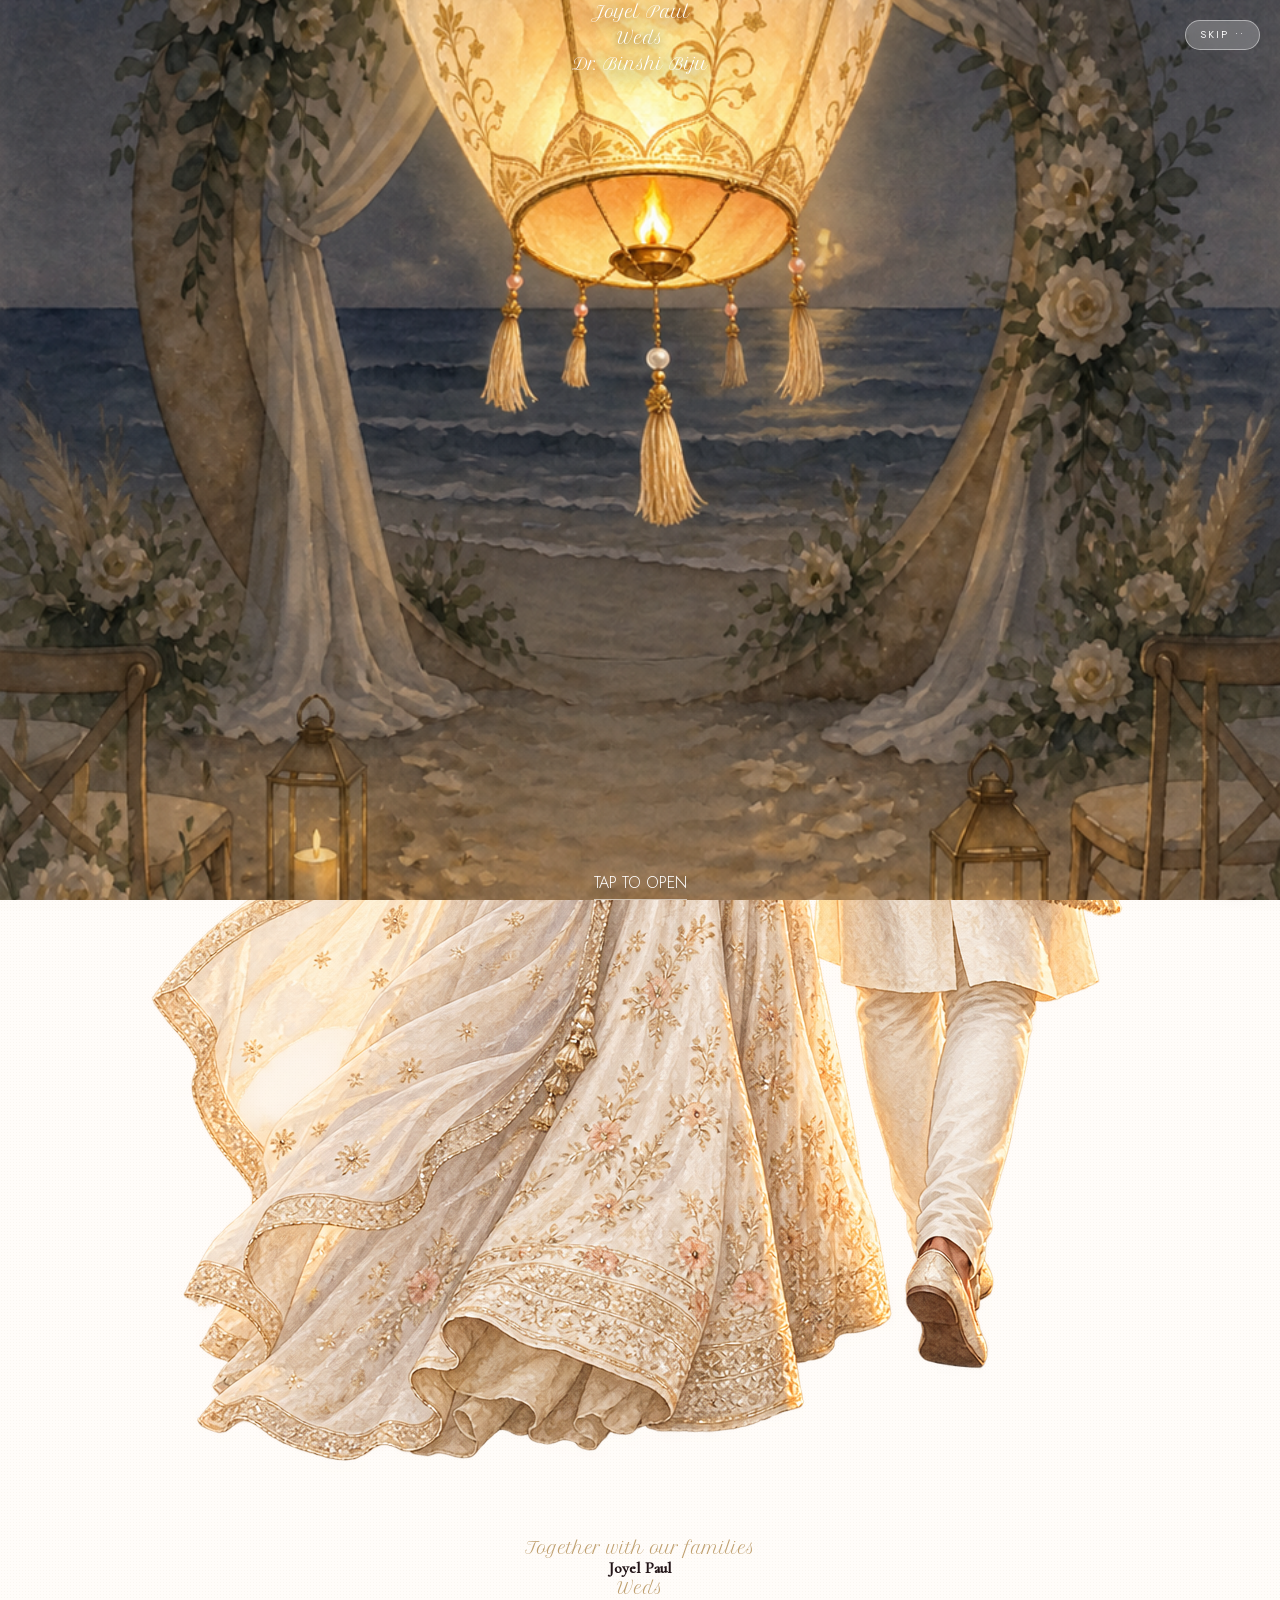
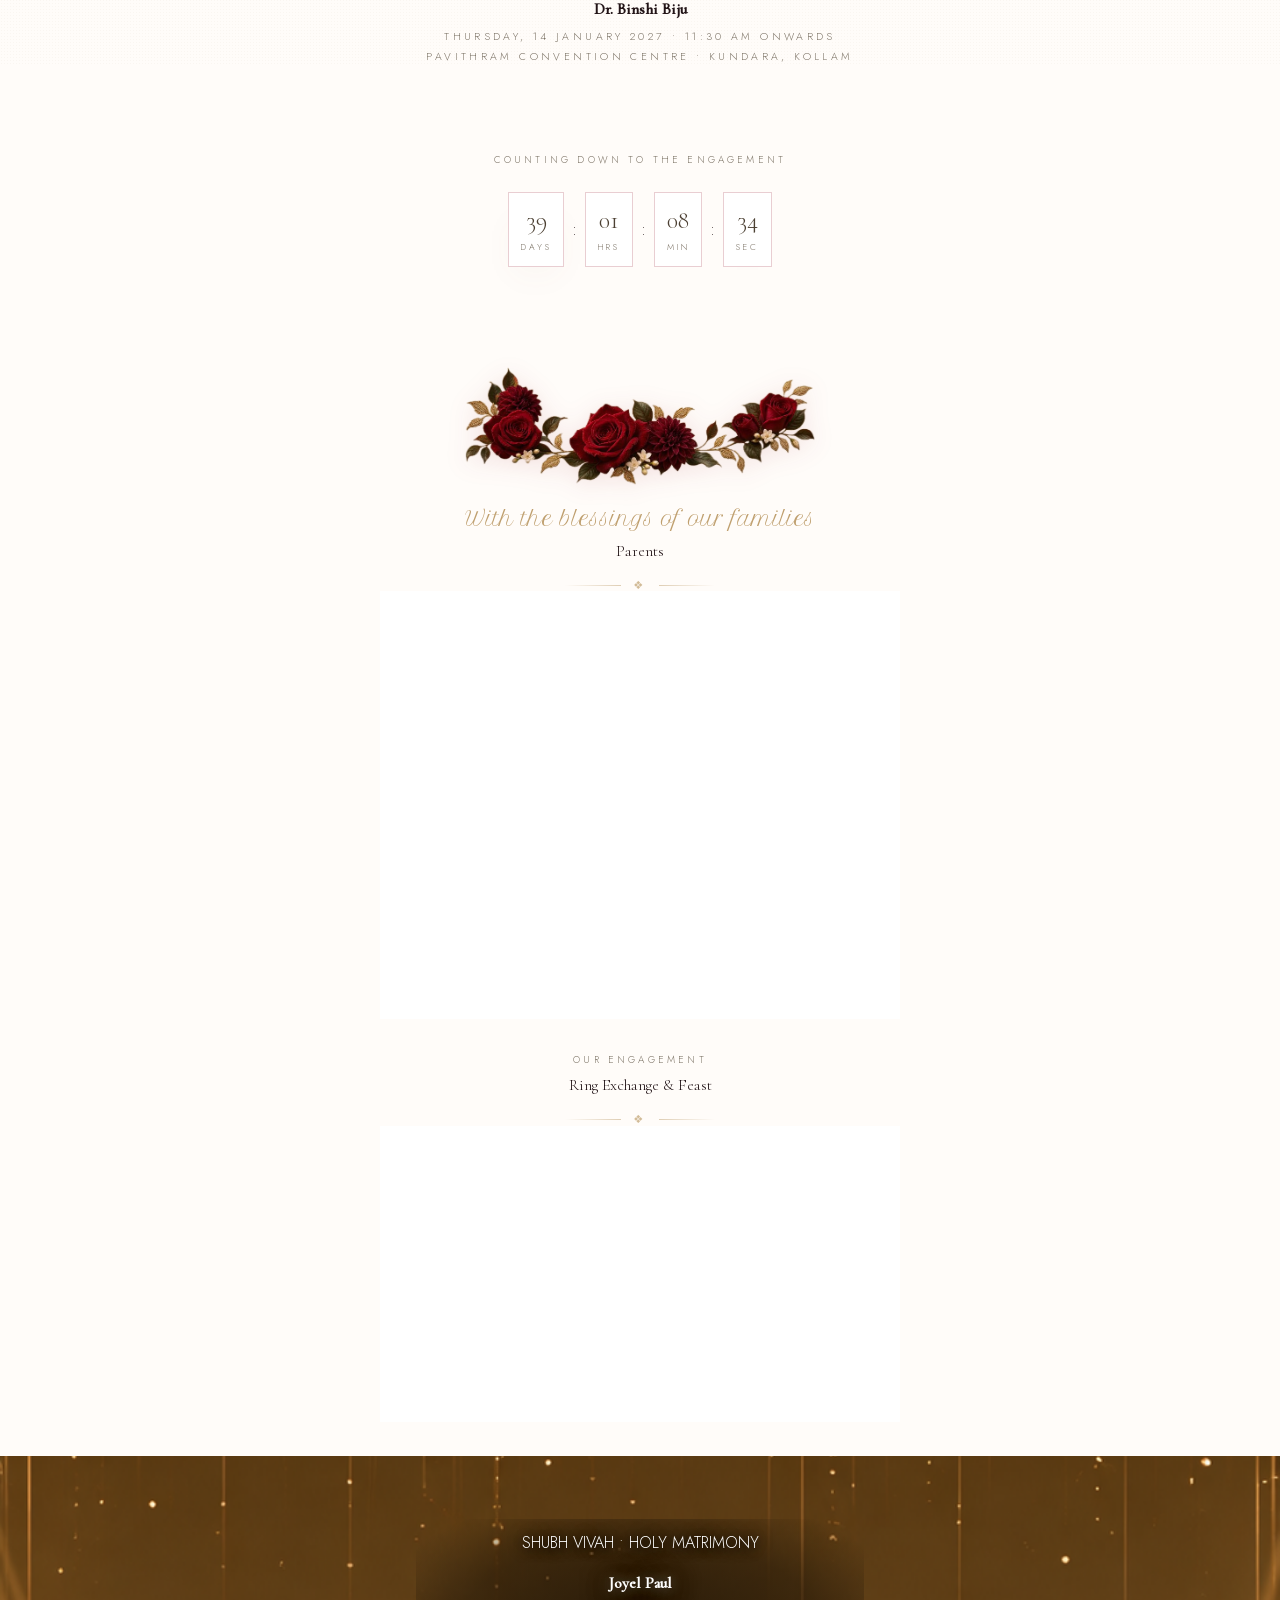
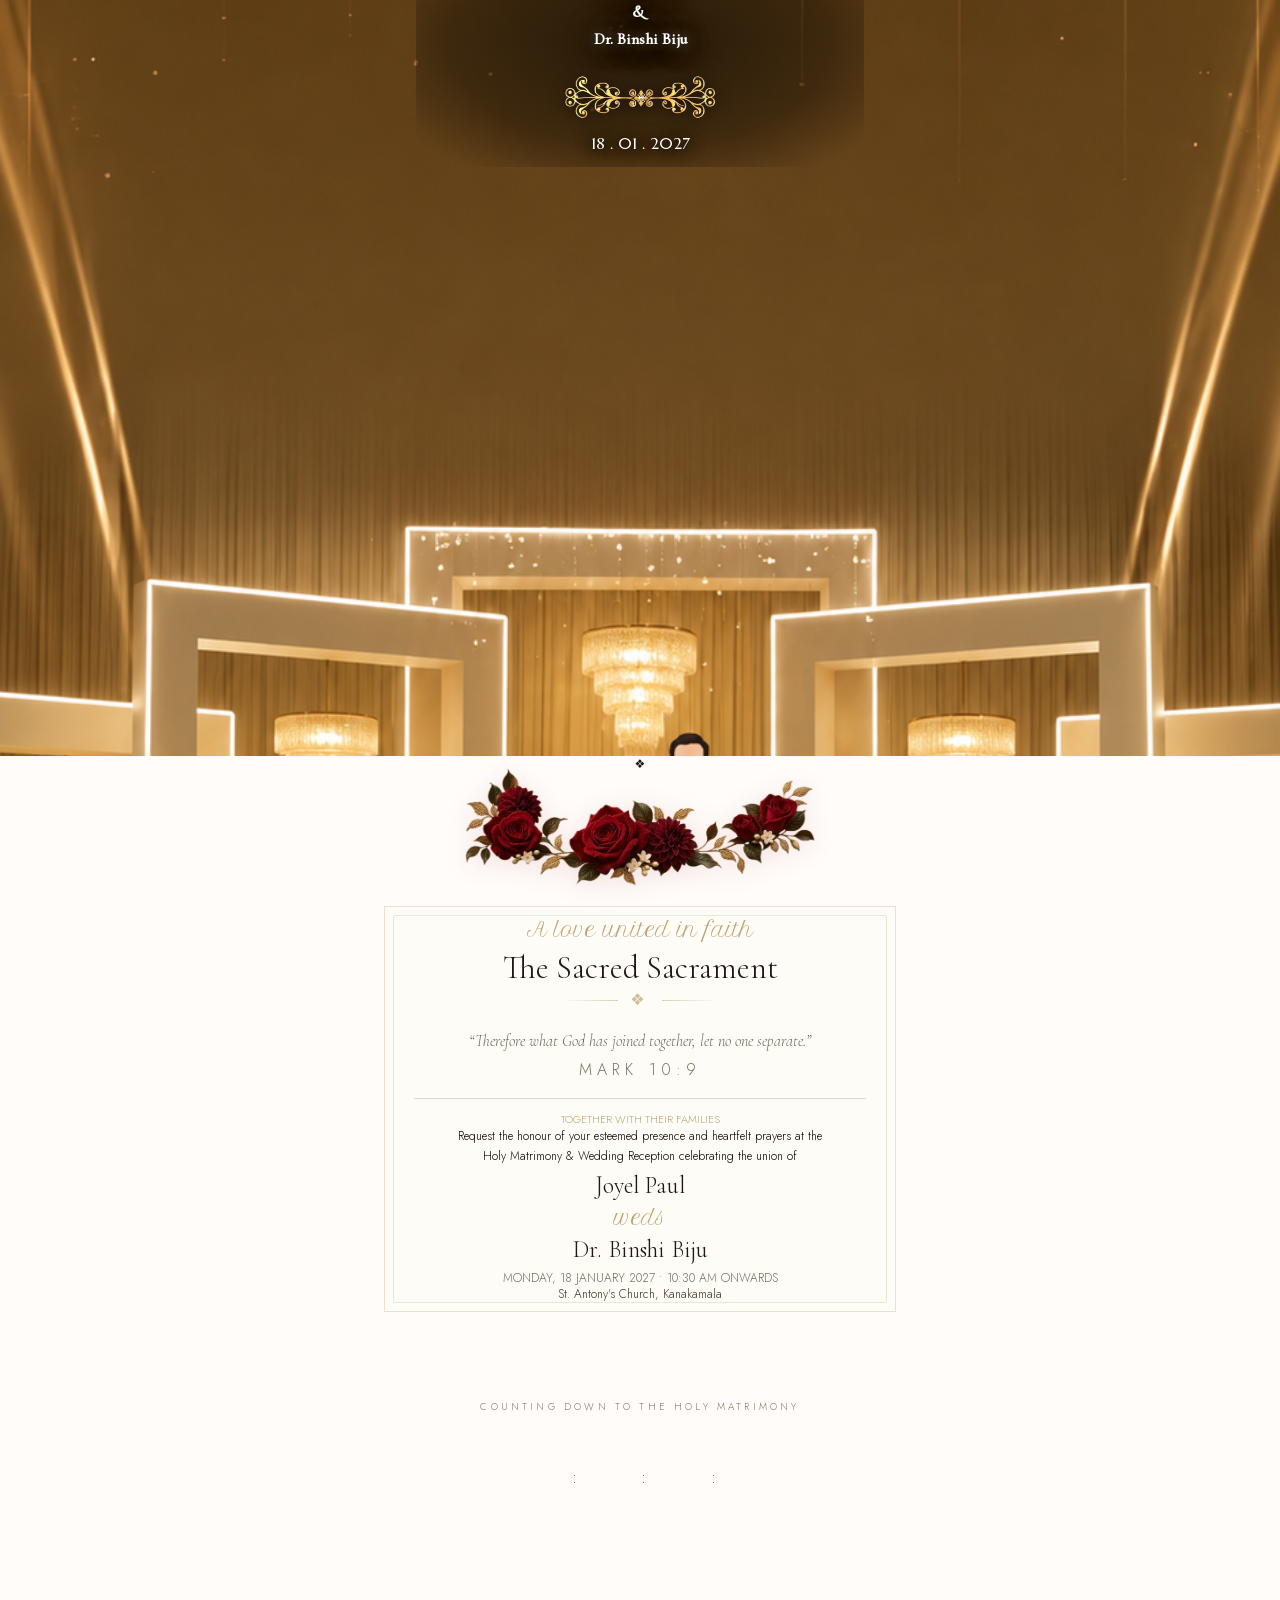
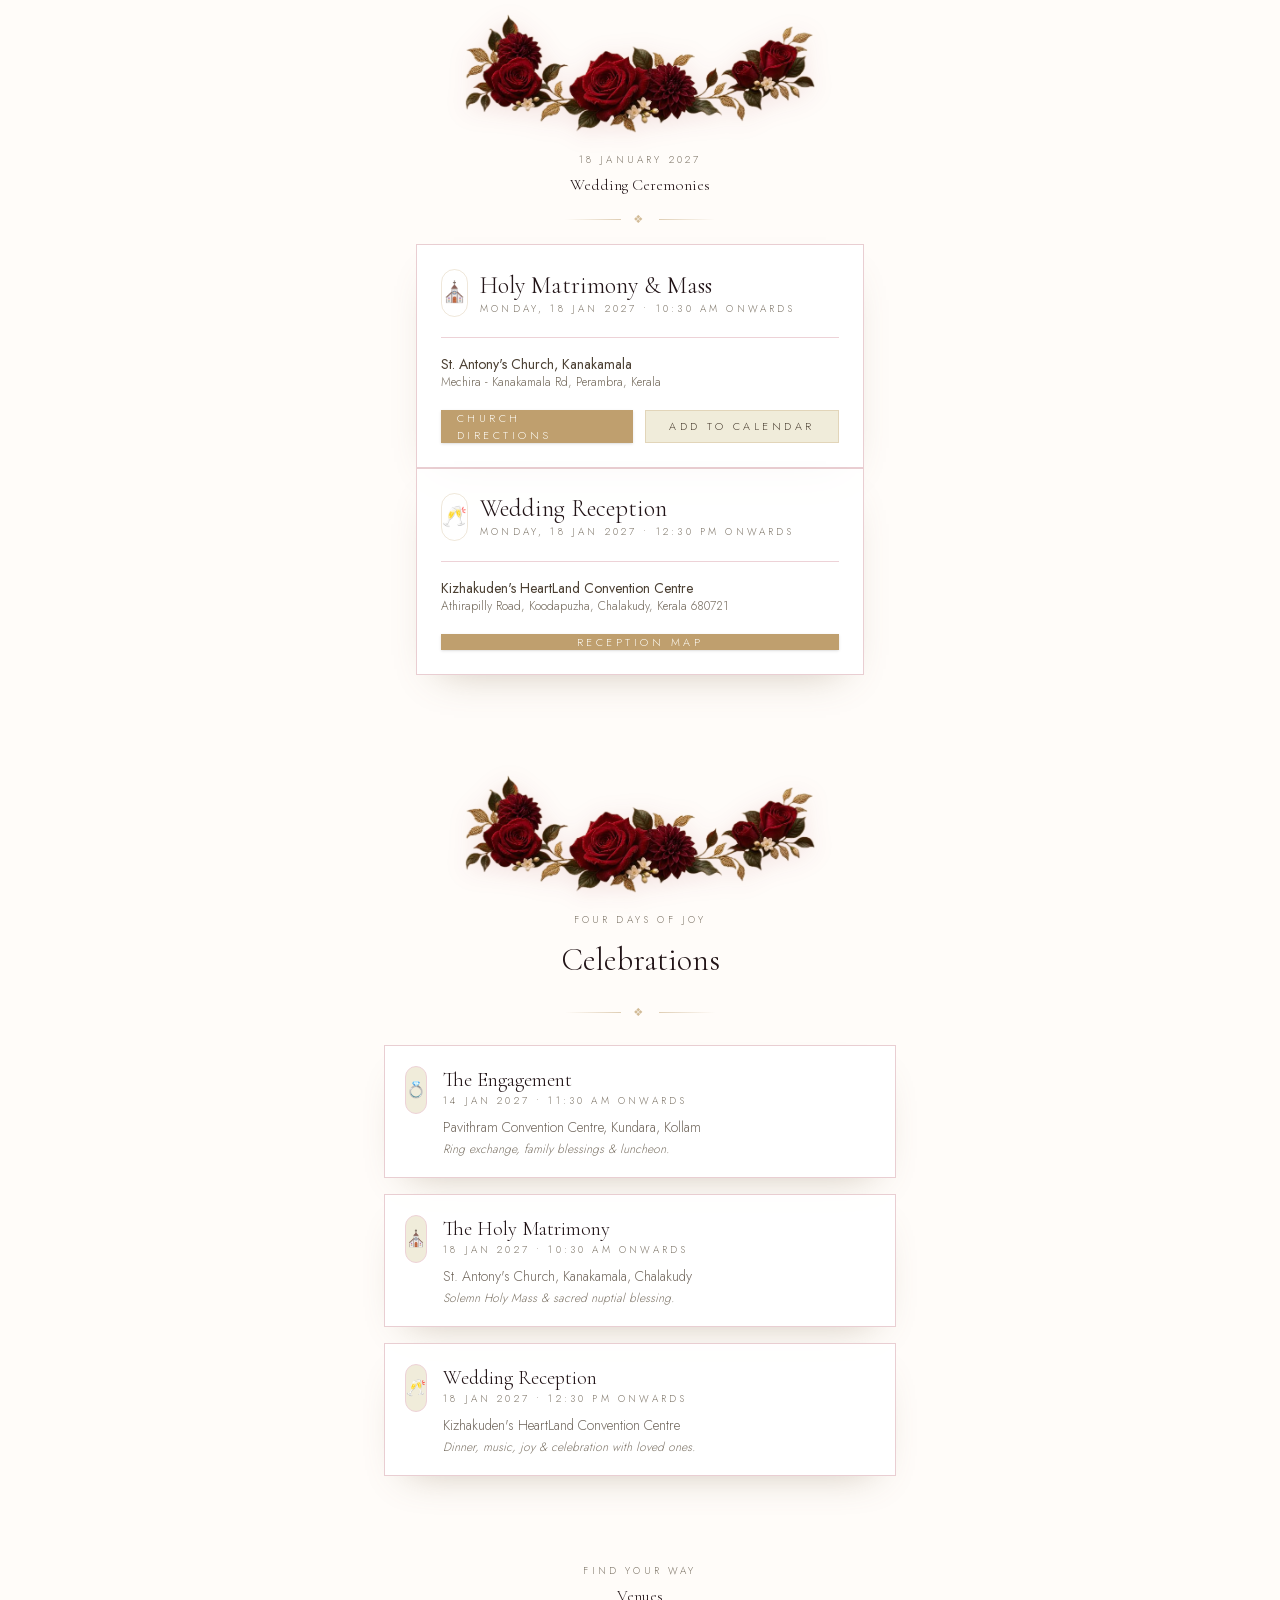
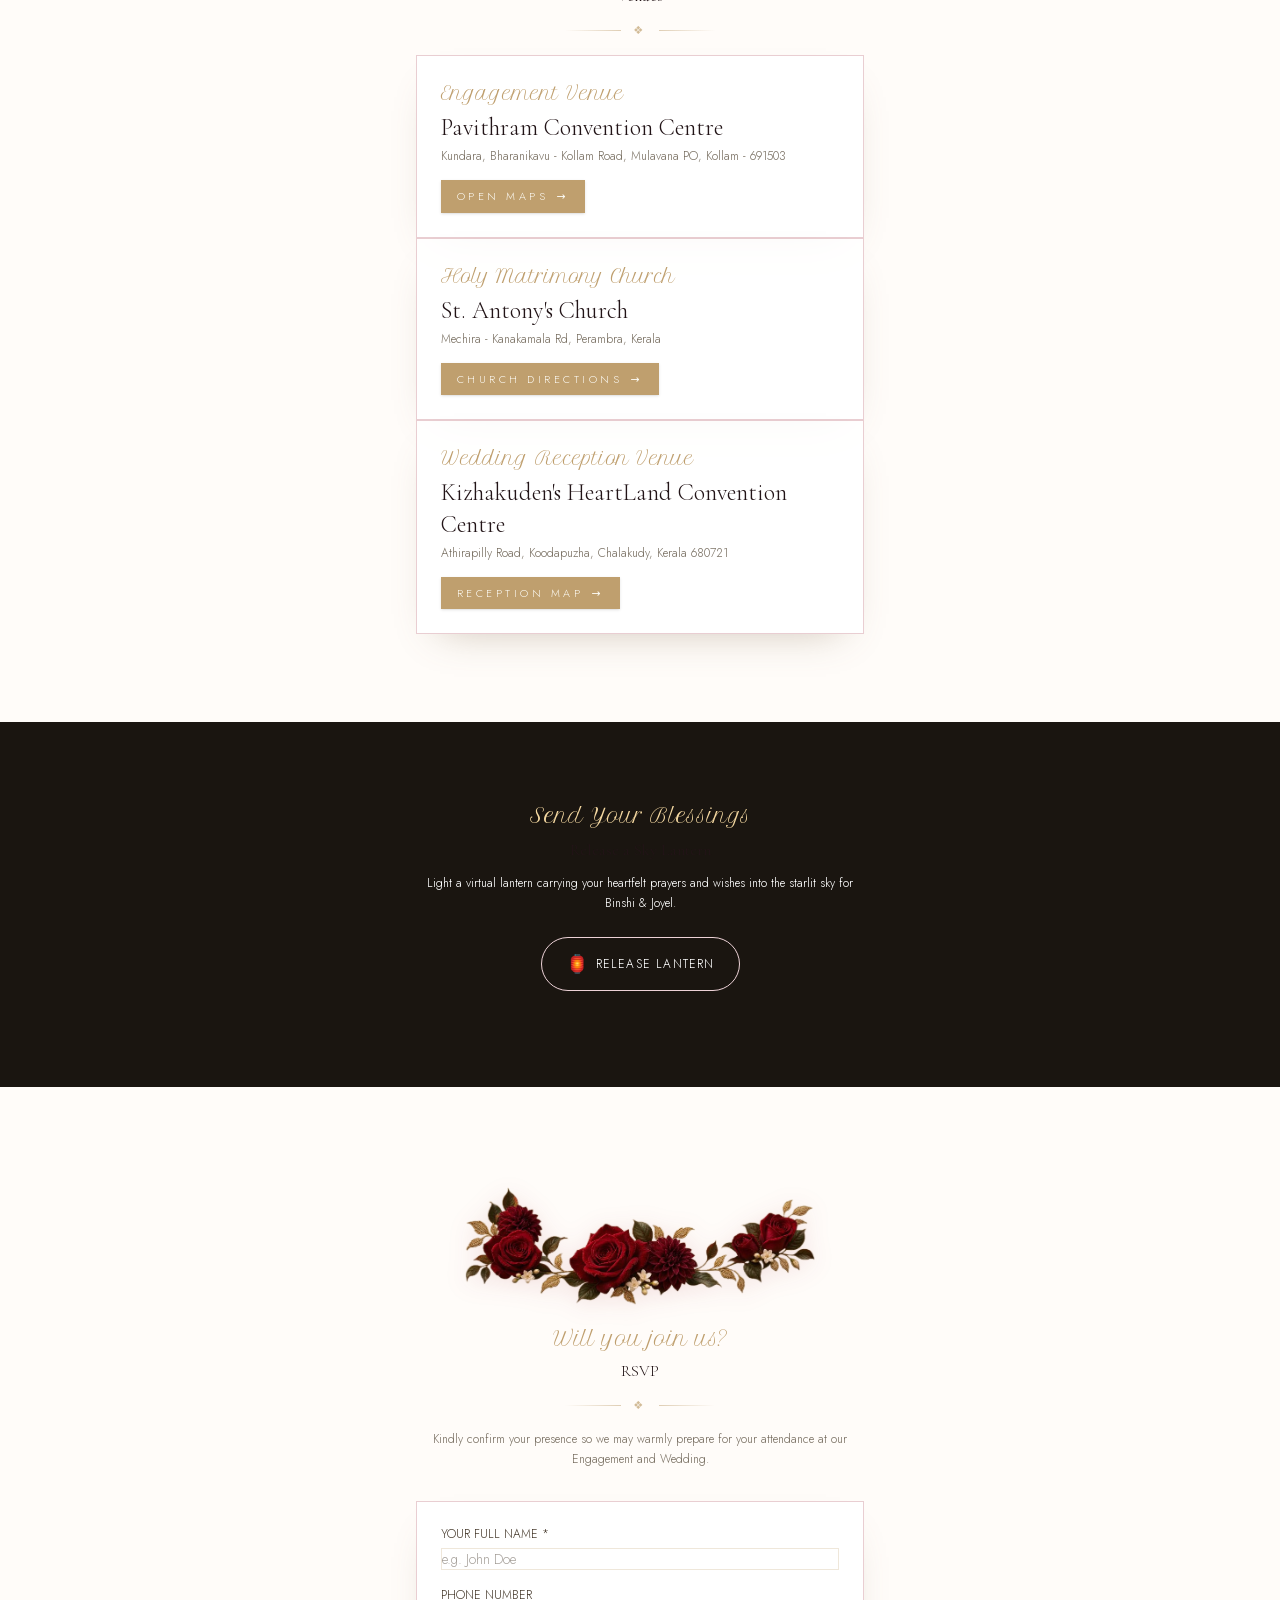
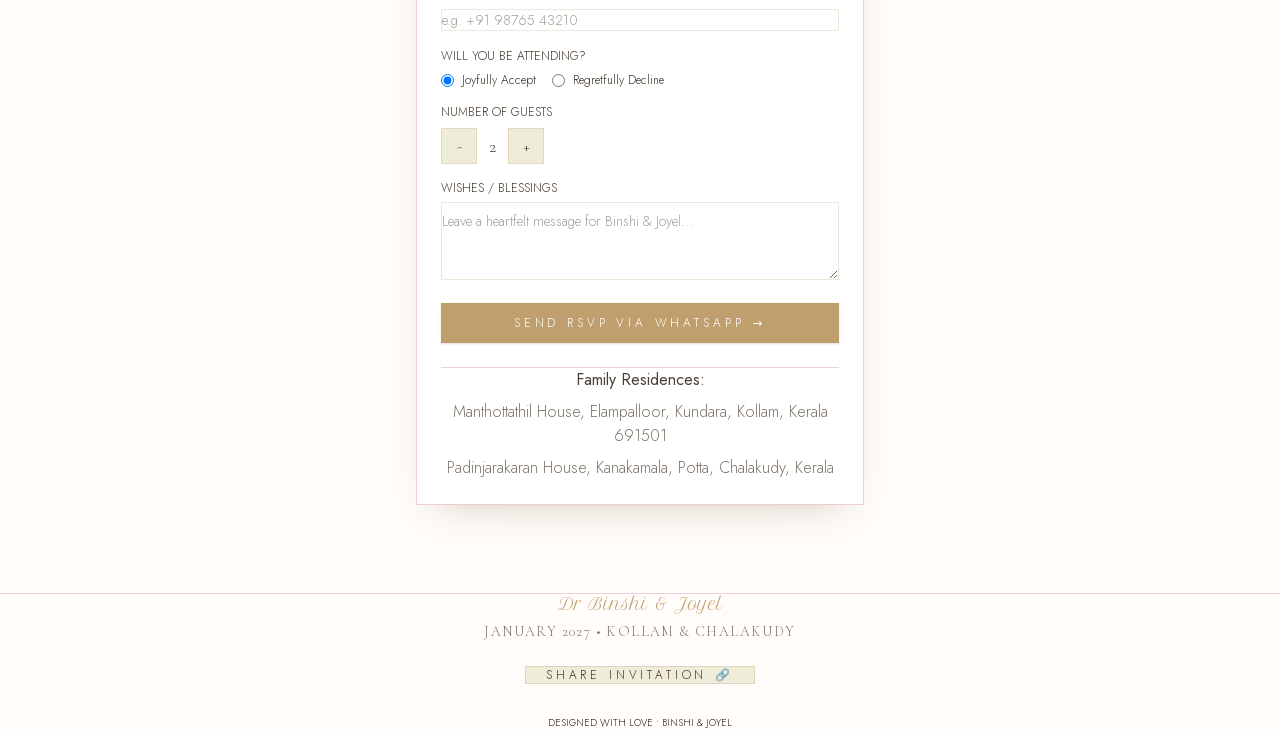
==== index.html @ 4038cc27 "Lift opener names beneath lantern and enlarge font, reduce couple illustration size, enlarge hero na" ====
<!DOCTYPE html>
<html lang="en">
  <head>
    <meta charset="utf-8" />
    <meta name="viewport" content="width=device-width, initial-scale=1, viewport-fit=cover" />
    <title>Joyel Paul Weds Dr. Binshi Biju — Engagement &amp; Wedding Invitation</title>
    <meta
      name="description"
      content="Join Joyel Paul &amp; Dr. Binshi Biju for their Engagement on 14 Jan 2027 at Pavithram Convention Centre, Kollam, and Holy Matrimony &amp; Wedding Reception on 18 Jan 2027 at St. Antony's Church, Kanakamala &amp; Kizhakuden's HeartLand, Chalakudy."
    />

    <!-- Open Graph Metadata -->
    <meta property="og:title" content="Joyel Paul Weds Dr. Binshi Biju — Wedding &amp; Engagement Invitation" />
    <meta
      property="og:description"
      content="14 Jan 2027 (Engagement at Kundara, Kollam) &bull; 18 Jan 2027 (Holy Matrimony at St. Antony's Church, Kanakamala &amp; Reception at Chalakudy)"
    />
    <meta property="og:type" content="website" />
    <meta property="og:image" content="./seashell-vows/editable/assets/couple-walking.png" />

    <!-- Preloads -->
    <link rel="preload" as="image" href="seashell-vows/external/media.invitestory.in/seashell-vows/src/assets/opener-frames/lantern-reveal-first.png" fetchpriority="high" />
    <link rel="preload" as="video" href="seashell-vows/editable/assets/wedding-opener.mp4" type="video/mp4" />
    <link rel="preload" as="image" href="seashell-vows/editable/assets/hero-arch.jpg" />
    <link rel="preload" as="image" href="seashell-vows/editable/assets/couple-walking.png" fetchpriority="high" />
    <link rel="preload" as="image" href="gilded-hall/editable/assets/hall.png" />
    <link rel="preload" as="video" href="gilded-hall/editable/assets/couple.mp4" type="video/mp4" />

    <!-- Favicon -->
    <link rel="icon" type="image/x-icon" href="favicon.ico" />

    <!-- Authentic Google Fonts for Seashell Vows & Gilded Hall -->
    <link rel="stylesheet" href="seashell-vows/external/fonts.googleapis.com/css2-6476c501f8.css" />
    <link rel="stylesheet" href="seashell-vows/external/fonts.googleapis.com/css2-86ad40e56c.css" />
    <link rel="stylesheet" href="gilded-hall/external/fonts.googleapis.com/css2-fde818cf20.css" />

    <!-- Authentic Seashell Vows CSS Bundle -->
    <link rel="stylesheet" href="seashell-vows/assets/styles-CbBzkN6m.css" />

    <style>
      /* --- GLOBAL TYPOGRAPHY MATCHING AUTHENTIC SEASHELL VOWS EVERYWHERE --- */
      :root {
        --font-display: 'Cormorant Garamond', Georgia, serif;
        --font-script: 'Petit Formal Script', cursive;
        --font-body: 'Jost', system-ui, -apple-system, sans-serif;
        --color-background: #fffcf9;
        --color-foreground: #221417;
        --color-card: #ffffff;
        --color-primary: #9b2234; /* Elegant Romantic Ruby Rose Red */
        --color-primary-foreground: #ffffff;
        --color-secondary: #fcf1f2; /* Soft Rose Blush Tint */
        --color-muted: #fcf1f2;
        --color-muted-foreground: #7e5a62; /* Rosewood Muted Tone */
        --color-border: #edd2d7; /* Delicate Rose Gold / Blush Border */
        --color-rose: #b82d43;
        --color-sage: #9ca38f;
      }

      body {
        background-color: var(--color-background);
        color: var(--color-foreground);
        font-family: var(--font-body);
        font-weight: 300;
        margin: 0;
        padding: 0;
        overflow-x: hidden;
        -webkit-font-smoothing: antialiased;
      }

      /* Heading typography: light, elegant, serif, never bold */
      h1, h2, h3, h4 {
        font-family: var(--font-display);
        font-weight: 300;
        color: var(--color-foreground);
      }

      .font-display {
        font-family: 'Cormorant Garamond', Georgia, serif !important;
        font-weight: 300;
      }
      .script {
        font-family: 'Petit Formal Script', cursive !important;
        font-weight: 400;
      }
      .font-body {
        font-family: 'Jost', system-ui, -apple-system, sans-serif !important;
        font-weight: 300;
      }

      /* Opener Gate Modal */
      .invitation-opener {
        position: fixed;
        inset: 0;
        z-index: 9999;
        background: #000000;
        display: flex;
        align-items: center;
        justify-content: center;
        overflow: hidden;
        transition: opacity 0.8s ease, visibility 0.8s ease;
      }
      .invitation-opener.is-closing {
        opacity: 0;
        visibility: hidden;
        pointer-events: none;
      }
      .opener-skip-btn {
        position: absolute;
        top: max(20px, env(safe-area-inset-top, 20px));
        right: 20px;
        background: rgba(255, 255, 255, 0.22);
        border: 1px solid rgba(255, 255, 255, 0.45);
        color: #ffffff;
        padding: 0.4rem 0.9rem;
        border-radius: 20px;
        font-size: 0.64rem;
        text-transform: uppercase;
        letter-spacing: 0.2em;
        backdrop-filter: blur(8px);
        cursor: pointer;
        z-index: 10;
        font-family: var(--font-body);
        font-weight: 400;
      }

      /* Floating Audio Button */
      .floating-bgm-btn {
        position: fixed;
        bottom: max(20px, env(safe-area-inset-bottom, 20px));
        right: 20px;
        width: 48px;
        height: 48px;
        border-radius: 50%;
        background: #231b12;
        border: 1.5px solid #d4af37;
        box-shadow: 0 4px 20px rgba(0, 0, 0, 0.5), 0 0 14px rgba(212, 175, 55, 0.35);
        backdrop-filter: blur(8px);
        -webkit-backdrop-filter: blur(8px);
        display: flex;
        align-items: center;
        justify-content: center;
        cursor: pointer;
        z-index: 900;
        transition: transform 0.25s;
        -webkit-tap-highlight-color: transparent;
      }
      .floating-bgm-btn.is-playing svg {
        animation: diskSpin 6s linear infinite;
      }
      .floating-bgm-btn svg {
        width: 22px;
        height: 22px;
        fill: #f7e9c6;
      }
      @keyframes diskSpin {
        from { transform: rotate(0deg); }
        to { transform: rotate(360deg); }
      }

      /* Ensure reveal elements are visible */
      .reveal {
        opacity: 1 !important;
        transform: none !important;
      }

      /* --- GILDED HALL FIRST PAGE SCOPED STYLES (WEDDING HERO ONLY) --- */
      .gilded-first-page {
        --hall-deep: #4a3312;
        --hall-amber: #8f6720;
        --hall-mid: #a97c2a;
        --hall-warm: #c9973e;
        --hall-glow: #e9c879;
        --hall-light: #f7e9c6;
        --ivory: #f3ebdc;
        --ivory-soft: #e6dcc6;
        --ink: #2a1d09;
      }
      .gilded-first-page .font-title {
        font-family: 'Marcellus', Georgia, serif !important;
        font-weight: 400;
      }
      .gilded-first-page .font-display {
        font-family: 'Cormorant Garamond', Georgia, serif !important;
        font-weight: 300;
      }
      .gilded-first-page .font-body {
        font-family: 'Jost', system-ui, sans-serif !important;
        font-weight: 300;
      }

      /* All writings in Gilded Hall first page strictly pure white */
      .gilded-first-page,
      .gilded-first-page p,
      .gilded-first-page h1,
      .gilded-first-page span,
      .gilded-first-page .font-title,
      .gilded-first-page .font-display,
      .gilded-first-page .font-body {
        color: #ffffff !important;
        -webkit-text-fill-color: #ffffff !important;
      }
      .gilded-first-page .petal-veil {
        position: absolute;
        inset: 0;
        overflow: hidden;
        z-index: 2;
        pointer-events: none;
        opacity: 0.18;
        mix-blend-mode: screen;
      }
      .gilded-first-page .petal-veil img {
        width: 100%;
        height: 100%;
        object-fit: cover;
        animation: 18s ease-in-out infinite alternate petal-drift;
      }
      @keyframes petal-drift {
        0% { transform: scale(1.05) translate(-1%, -2%); }
        to { transform: scale(1.14) translate(2%, 2%) rotate(1deg); }
      }

      /* Custom page spacing & transitions */
      .page-spacer {
        height: 3.5rem;
      }
      @media (min-width: 640px) {
        .page-spacer {
          height: 5.5rem;
        }
      }

      /* --- INVITATION LETTER BOX STYLING --- */
      .wedding-letter-card {
        background: #ffffff;
        position: relative;
        border: 1.5px solid rgba(155, 34, 52, 0.3);
        box-shadow: 0 12px 35px rgba(155, 34, 52, 0.06);
      }

      /* --- PAGE FLOWER BORDER DIVIDER STYLING --- */
      .page-flower-border {
        display: flex;
        justify-content: center;
        align-items: center;
        padding: 0.5rem 1rem 1rem;
        pointer-events: none;
      }
      .page-flower-border img {
        width: 100%;
        max-width: 270px;
        height: auto;
        object-fit: contain;
        filter: drop-shadow(0 4px 12px rgba(155, 34, 52, 0.12));
      }
      @media (min-width: 640px) {
        .page-flower-border {
          padding: 0.75rem 1.5rem 1.25rem;
        }
        .page-flower-border img {
          max-width: 350px;
        }
      }
    </style>
  </head>

  <body>
    <!-- Background Audio -->
    <audio id="weddingBgm" loop preload="none">
      <source src="editable/assets/bgm.mp3" type="audio/mpeg" />
    </audio>

    <!-- Floating Audio Toggle Button -->
    <button id="bgmToggleBtn" class="floating-bgm-btn" type="button" aria-label="Toggle background music">
      <svg viewBox="0 0 24 24">
        <path d="M12 3v10.55c-.59-.34-1.27-.55-2-.55-2.21 0-4 1.79-4 4s1.79 4 4 4 4-1.79 4-4V7h4V3h-6z" />
      </svg>
    </button>

    <!-- Opener Gate Modal (Authentic Seashell Vows Video Opener) -->
    <div id="invitationOpener" class="invitation-opener">
      <video
        id="openerVideo"
        src="seashell-vows/editable/assets/wedding-opener.mp4"
        poster="seashell-vows/external/media.invitestory.in/seashell-vows/src/assets/opener-frames/lantern-reveal-first.png"
        preload="auto"
        playsinline
        webkit-playsinline
        muted
        class="h-full w-full object-cover [transform:translateZ(0)]"
      ></video>

      <!-- Skip Button -->
      <button id="openerSkipBtn" class="opener-skip-btn" type="button">Skip &bull;&bull;</button>

      <!-- Tap to Open Button Overlay (Lifted just below lantern tassels with a little space, font size +6) -->
      <button
        id="openerEnterBtn"
        type="button"
        class="absolute inset-0 flex w-full flex-col items-center justify-between bg-[linear-gradient(180deg,transparent_32%,rgba(15,10,5,0.72)_56%,rgba(15,10,5,0.92)_100%)] px-6 pt-[51svh] sm:pt-[52svh] pb-8 sm:pb-10 text-center text-white focus-visible:outline-none cursor-pointer transition-opacity duration-500"
      >
        <div class="flex flex-col items-center text-center">
          <span class="script text-[clamp(4.6rem,15.5vw,6.8rem)] sm:text-[6.8rem] text-[#fff2d4] leading-[0.92]" style="text-shadow: 0 4px 22px rgba(0,0,0,0.95), 0 0 35px rgba(233,200,121,0.85);">
            Joyel Paul
          </span>
          <span class="script text-4xl sm:text-6xl text-[#f5d799] my-0.5 sm:my-1" style="text-shadow: 0 2px 10px rgba(0,0,0,0.9);">
            Weds
          </span>
          <span class="script text-[clamp(4.6rem,15.5vw,6.8rem)] sm:text-[6.8rem] text-[#fff2d4] leading-[0.92]" style="text-shadow: 0 4px 22px rgba(0,0,0,0.95), 0 0 35px rgba(233,200,121,0.85);">
            Dr. Binshi Biju
          </span>
        </div>
        <span class="border-b border-white/60 pb-1 font-body text-[0.82rem] uppercase tracking-[0.28em] text-white">
          Tap to open
        </span>
      </button>
    </div>

    <!-- MAIN INVITATION WRAPPER -->
    <div class="relative min-h-screen">

      <!-- ========================================================================= -->
      <!-- PART 1: ENGAGEMENT HERO (OG TEMPLATE IMAGE SIZING & GRAND NAMES)          -->
      <!-- ========================================================================= -->
      <header class="relative min-h-[100svh] overflow-hidden paper flex flex-col justify-between">
        <!-- Watercolor Arch Background (OG Template Structure) -->
        <div class="absolute inset-x-0 top-0 h-[78svh]" style="transform:translate3d(0, 0px, 0);will-change:transform">
          <img
            src="seashell-vows/editable/assets/hero-arch.jpg"
            alt="Watercolor beach wedding arch at sunset"
            width="1024"
            height="1536"
            class="h-full w-full object-cover object-top animate-bloom"
          />
          <div class="absolute inset-0" style="background:var(--gradient-veil)"></div>
        </div>

        <!-- Decorative Floral Sprays from OG Template -->
        <img
          src="seashell-vows/external/media.invitestory.in/seashell-vows/src/assets/floral-spray.png"
          alt=""
          aria-hidden="true"
          width="1024"
          height="1024"
          class="pointer-events-none absolute -left-10 top-6 w-36 opacity-70 animate-float-soft"
          style="transform:translate3d(0, 0px, 0)"
        />
        <img
          src="seashell-vows/external/media.invitestory.in/seashell-vows/src/assets/floral-spray.png"
          alt=""
          aria-hidden="true"
          width="1024"
          height="1024"
          class="pointer-events-none absolute -right-12 top-24 w-32 -scale-x-100 opacity-60 animate-float-soft"
          style="animation-delay:1.4s;transform:translate3d(0, 0px, 0)"
        />

        <!-- Bride & Groom Walking Illustration (Delicate compact sizing: dainty & refined in upper arch) -->
        <div class="relative w-full flex justify-center pt-[7svh] sm:pt-[8svh] z-10 pointer-events-none">
          <img
            src="seashell-vows/editable/assets/couple-walking.png"
            alt="Bride and groom walking hand in hand"
            width="1024"
            height="1536"
            class="w-[12%] max-w-[48px] sm:max-w-[58px] max-h-[8.5svh] sm:max-h-[10svh] object-contain animate-bloom drop-shadow-[0_8px_16px_rgba(92,80,68,0.12)]"
          />
        </div>

        <!-- Typography & Engagement Details (In Center, Grand Big & Bold: Joyel Paul Weds Dr. Binshi Biju) -->
        <div class="relative z-20 flex flex-col items-center justify-end px-6 pb-8 sm:pb-12 text-center">
          <!-- Delicate tagline -->
          <p class="script text-base sm:text-lg text-primary animate-ink font-normal mb-1.5" style="animation-delay:0.4s">
            Together with our families
          </p>
          <!-- Big and bold names in center: Joyel Paul Weds Dr. Binshi Biju (Increased font size) -->
          <h1 class="font-display text-[clamp(3.1rem,9.8vw,4.5rem)] sm:text-[4.2rem] leading-[1.02] text-foreground animate-ink font-bold text-center" style="animation-delay:0.7s; font-weight: 700;">
            Joyel Paul
            <span class="script block text-3xl sm:text-4xl text-primary my-1 font-bold">Weds</span>
            Dr. Binshi Biju
          </h1>
          <p class="mt-3 font-body text-[0.66rem] sm:text-[0.72rem] uppercase tracking-airy text-muted-foreground animate-ink font-light" style="animation-delay:1s">
            Thursday, 14 January 2027 &bull; 11:30 AM Onwards
          </p>
          <p class="mt-1 font-body text-[0.66rem] sm:text-[0.72rem] uppercase tracking-airy text-muted-foreground animate-ink font-light" style="animation-delay:1.15s">
            Pavithram Convention Centre &bull; Kundara, Kollam
          </p>
        </div>
      </header>

      <!-- SPACE BETWEEN PAGES -->
      <div class="page-spacer"></div>

      <!-- Engagement Countdown (Delicate light numbers, no harsh bold) -->
      <section class="px-6 py-12 sm:py-16">
        <div class="reveal">
          <p class="text-center font-body text-[0.62rem] uppercase tracking-airy text-muted-foreground font-light">
            Counting down to the Engagement
          </p>
          <div class="mt-6">
            <div class="flex items-center justify-center gap-2 sm:gap-3 text-center">
              <div class="card-soft min-w-[4.4rem] px-3 py-3 rounded-sm border border-primary/20">
                <span id="engDays" class="font-display text-2xl sm:text-3xl font-light text-foreground">00</span>
                <span class="block font-body text-[0.55rem] uppercase tracking-airy text-muted-foreground mt-1 font-light">Days</span>
              </div>
              <span class="text-primary/50 font-serif text-lg font-light">:</span>
              <div class="card-soft min-w-[4.4rem] px-3 py-3 rounded-sm border border-primary/20">
                <span id="engHours" class="font-display text-2xl sm:text-3xl font-light text-foreground">00</span>
                <span class="block font-body text-[0.55rem] uppercase tracking-airy text-muted-foreground mt-1 font-light">Hrs</span>
              </div>
              <span class="text-primary/50 font-serif text-lg font-light">:</span>
              <div class="card-soft min-w-[4.4rem] px-3 py-3 rounded-sm border border-primary/20">
                <span id="engMins" class="font-display text-2xl sm:text-3xl font-light text-foreground">00</span>
                <span class="block font-body text-[0.55rem] uppercase tracking-airy text-muted-foreground mt-1 font-light">Min</span>
              </div>
              <span class="text-primary/50 font-serif text-lg font-light">:</span>
              <div class="card-soft min-w-[4.4rem] px-3 py-3 rounded-sm border border-primary/20">
                <span id="engSecs" class="font-display text-2xl sm:text-3xl font-light text-foreground">00</span>
                <span class="block font-body text-[0.55rem] uppercase tracking-airy text-muted-foreground mt-1 font-light">Sec</span>
              </div>
            </div>
          </div>
        </div>
      </section>

      <!-- SPACE BETWEEN PAGES -->
      <div class="page-spacer"></div>

      <!-- Parents Blessing Section (Airy, elegant light typography) -->
      <section class="relative px-7 py-12 sm:py-16">
        <div class="reveal">
          <!-- Flower Page Border -->
          <div class="page-flower-border">
            <img src="editable/assets/rose-garland.png" alt="" aria-hidden="true" loading="lazy" />
          </div>

          <div class="text-center">
            <p class="script text-xl text-primary font-normal">With the blessings of our families</p>
            <h2 class="mt-2 font-display text-[2.2rem] leading-tight text-foreground font-light">Parents</h2>
            <div class="flex items-center justify-center gap-3 py-4 text-primary/70">
              <span class="h-px w-14 bg-gradient-to-r from-transparent to-primary/50"></span>
              <span class="text-[0.7rem] tracking-airy">❖</span>
              <span class="h-px w-14 bg-gradient-to-l from-transparent to-primary/50"></span>
            </div>
          </div>

          <div class="mx-auto max-w-md space-y-5">
            <!-- Bride's Parents -->
            <div class="card-soft p-6 rounded-sm border border-primary/15 text-center">
              <span class="script text-lg text-primary block font-normal">Bride's Parents</span>
              <h3 class="font-display text-2xl text-foreground mt-1 font-light">
                Biju Yohannan &amp; Shini Biju
              </h3>
              <p class="text-xs text-muted-foreground mt-1 font-body font-light">
                Parents of Dr Binshi Biju
              </p>
              <p class="text-xs text-foreground/75 mt-2 font-body font-light leading-relaxed">
                Manthottathil House, Elampalloor, Kundara, Kollam, Kerala 691501
              </p>
            </div>

            <!-- Groom's Parents -->
            <div class="card-soft p-6 rounded-sm border border-primary/15 text-center">
              <span class="script text-lg text-primary block font-normal">Groom's Parents</span>
              <h3 class="font-display text-2xl text-foreground mt-1 font-light">
                Poulose Padinjarakaran Rappai &amp; Siji Devasia
              </h3>
              <p class="text-xs text-muted-foreground mt-1 font-body font-light">
                Parents of Joyel Paul
              </p>
              <p class="text-xs text-foreground/75 mt-2 font-body font-light leading-relaxed">
                Padinjarakaran House, Kanakamala, Potta, Chalakudy, Kerala
              </p>
            </div>
          </div>
        </div>
      </section>

      <!-- SPACE BETWEEN PAGES -->
      <div class="page-spacer"></div>

      <!-- Engagement Ceremony & Venue Card -->
      <section class="relative px-6 py-12 sm:py-16">
        <div class="reveal">
          <div class="text-center">
            <p class="font-body text-[0.62rem] uppercase tracking-airy text-muted-foreground font-light">Our Engagement</p>
            <h2 class="mt-2 font-display text-[2.2rem] leading-tight text-foreground font-light">Ring Exchange &amp; Feast</h2>
            <div class="flex items-center justify-center gap-3 py-4 text-primary/70">
              <span class="h-px w-14 bg-gradient-to-r from-transparent to-primary/50"></span>
              <span class="text-[0.7rem] tracking-airy">❖</span>
              <span class="h-px w-14 bg-gradient-to-l from-transparent to-primary/50"></span>
            </div>
          </div>

          <div class="mx-auto max-w-md card-soft p-6 sm:p-8 rounded-sm border border-primary/20">
            <div class="flex items-center gap-3">
              <span class="grid h-12 w-12 shrink-0 place-items-center rounded-full border border-primary/25 text-primary text-xl">💍</span>
              <div>
                <h3 class="font-display text-2xl text-foreground font-light">The Engagement Ceremony</h3>
                <p class="font-body text-[0.62rem] uppercase tracking-airy text-muted-foreground mt-0.5 font-light">
                  Thursday, 14 Jan 2027 &bull; 11:30 AM Onwards
                </p>
              </div>
            </div>

            <div class="mt-5 border-t border-primary/15 pt-4 text-sm text-foreground/80 space-y-1 font-body font-light">
              <p class="font-normal text-foreground">Pavithram Convention Centre</p>
              <p class="text-xs text-muted-foreground">Kundara, Bharanikavu - Kollam Road, Mulavana PO, Kollam - 691503</p>
            </div>

            <div class="mt-5 flex flex-wrap gap-3">
              <a
                href="https://share.google/eKgdNtTLRLDoC2pMJ"
                target="_blank"
                rel="noreferrer"
                class="press flex min-h-[44px] flex-1 items-center justify-center rounded-sm bg-primary px-4 font-body text-[0.68rem] font-normal uppercase tracking-airy text-primary-foreground shadow-sm"
              >
                Open in Google Maps
              </a>
              <button
                type="button"
                onclick="addToCalendarEngagement()"
                class="press flex min-h-[44px] flex-1 items-center justify-center rounded-sm border border-primary/30 bg-secondary px-4 font-body text-[0.68rem] font-normal uppercase tracking-airy text-foreground"
              >
                Add to Calendar
              </button>
            </div>
          </div>
        </div>
      </section>

      <!-- SPACE BEFORE WEDDING DETAILS FIRST PAGE -->
      <div class="page-spacer"></div>

      <!-- ======================================================================== -->
      <!-- PART 2: WEDDING DETAILS FIRST PAGE (GRAND RADIANT NAMES, LIFTED DATE)    -->
      <!-- ======================================================================== -->
      <section class="gilded-first-page relative flex min-h-[100svh] flex-col justify-start overflow-hidden bg-[#150e04]">
        <!-- Hall Image Underneath (from OG Gilded Hall) -->
        <img
          src="gilded-hall/editable/assets/hall.png"
          alt="Golden reception hall with illuminated arches, ivory floral pillars and cascading light"
          fetchpriority="high"
          class="absolute inset-0 h-full w-full object-cover object-bottom"
        />

        <!-- Animated Couple & Floral Stage Video (from OG Gilded Hall) -->
        <video
          id="weddingHeroVideo"
          src="gilded-hall/editable/assets/couple.mp4"
          poster="gilded-hall/editable/assets/hall.png"
          autoplay
          loop
          muted
          playsinline
          webkit-playsinline
          preload="auto"
          class="absolute inset-0 h-full w-full object-cover object-bottom z-10 transition-opacity duration-700"
        ></video>

        <!-- Petal Veil (from OG Gilded Hall) -->
        <div class="petal-veil" aria-hidden="true">
          <img src="gilded-hall/editable/assets/petals.png" alt="" />
        </div>

        <!-- Royal Bottom Radial Glow (from OG Gilded Hall) -->
        <div aria-hidden="true" class="pointer-events-none absolute -bottom-10 left-1/2 h-56 w-[130%] -translate-x-1/2 rounded-[50%]" style="background:radial-gradient(ellipse at center, rgba(233,200,121,0.35), transparent 70%)"></div>

        <!-- Shimmering Gradient Overlay (Softens vertical rain lines across text area) -->
        <div class="absolute inset-0 pointer-events-none z-15" style="background:linear-gradient(180deg, rgba(21,14,4,0.88) 0%, rgba(35,22,7,0.75) 32%, rgba(74,51,18,0.18) 65%, rgba(21,14,4,0.75) 100%)"></div>

        <!-- Wedding Details Typography (All writings in pure brilliant white) -->
        <div class="relative z-20 px-6 text-center" style="padding-top:calc(env(safe-area-inset-top) + 7svh)">
          <div class="mx-auto max-w-md rounded-2xl py-3 px-4" style="background:radial-gradient(ellipse at center, rgba(21,14,4,0.78) 0%, rgba(21,14,4,0.45) 60%, transparent 90%);">
            <p class="font-body text-[0.72rem] uppercase tracking-[0.45em] reveal font-light text-white" style="color: #ffffff !important; -webkit-text-fill-color: #ffffff !important; transition-delay:300ms; text-shadow:0 2px 10px rgba(0,0,0,0.95), 0 0 16px rgba(0,0,0,0.9);">
              Shubh Vivah &bull; Holy Matrimony
            </p>
            <!-- Grand Big & Bold Names in PURE WHITE with Capital starting words: Joyel Paul & Dr. Binshi Biju -->
            <h1 class="mt-4 sm:mt-5 font-display text-[clamp(3.6rem,12vw,6.2rem)] font-bold leading-[1.04] reveal text-white text-center" style="color: #ffffff !important; -webkit-text-fill-color: #ffffff !important; font-weight: 700 !important; transition-delay:900ms; text-shadow: 0 4px 22px rgba(0,0,0,0.98), 0 0 32px rgba(0,0,0,0.95), 0 0 14px rgba(255,255,255,0.45);">
              Joyel Paul
              <span class="block font-title text-[0.48em] tracking-[0.2em] my-1 sm:my-2 text-white font-bold" style="color: #ffffff !important; -webkit-text-fill-color: #ffffff !important; font-weight: 700 !important; text-shadow: 0 3px 14px rgba(0,0,0,0.95);">&amp;</span>
              Dr. Binshi Biju
            </h1>
            <div class="reveal mt-3 sm:mt-4" style="transition-delay:1200ms">
              <img
                src="gilded-hall/editable/assets/divider.png"
                alt=""
                aria-hidden="true"
                loading="lazy"
                width="1200"
                height="512"
                class="mx-auto h-auto opacity-90"
                style="width:160px; filter: brightness(1.2) drop-shadow(0 2px 8px rgba(0,0,0,0.9));"
              />
              <!-- Date lifted cleanly above the stage arches in PURE WHITE -->
              <p class="mt-2.5 sm:mt-3 font-title text-[1.1rem] sm:text-[1.25rem] tracking-[0.4em] font-normal text-white" style="color: #ffffff !important; -webkit-text-fill-color: #ffffff !important; text-shadow: 0 2px 12px rgba(0,0,0,0.95), 0 0 18px rgba(0,0,0,0.9);">
                18 . 01 . 2027
              </p>
            </div>
          </div>
        </div>
      </section>

      <!-- ========================================================================= -->
      <!-- ELEGANT PAGE TRANSITION SPACER (GENEROUS SPACE AFTER WEDDING FIRST PAGE)  -->
      <!-- ========================================================================= -->
      <div class="w-full py-16 sm:py-24 flex items-center justify-center bg-gradient-to-b from-[#150e04] via-[#241712] to-[var(--color-background)]">
        <div class="flex items-center gap-3 text-[#d4af37]/75">
          <span class="h-px w-20 sm:w-32 bg-gradient-to-r from-transparent to-[#d4af37]/60"></span>
          <span class="text-xs">❖</span>
          <span class="h-px w-20 sm:w-32 bg-gradient-to-l from-transparent to-[#d4af37]/60"></span>
        </div>
      </div>

      <!-- ========================================================================= -->
      <!-- PART 3: WEDDING DETAILS & CELEBRATIONS                                    -->
      <!-- ========================================================================= -->
      <!-- Royal Flower Page Border introducing Holy Matrimony -->
      <div class="page-flower-border -mt-4 sm:-mt-6 mb-2">
        <img src="editable/assets/rose-garland.png" alt="" aria-hidden="true" loading="lazy" />
      </div>

      <!-- ========================================================================= -->
      <!-- WEDDING INVITATION LETTER (CLEAN BORDERS, PERFECTLY FITTED CONTENTS)     -->
      <!-- ========================================================================= -->
      <section class="relative px-5 sm:px-8 pt-6 pb-12 sm:pb-16 overflow-hidden">
        <div class="reveal mx-auto max-w-lg">
          <!-- The Invitation Letter Box -->
          <div class="rounded-sm p-2 sm:p-2.5 bg-card border border-primary/30 shadow-[0_8px_30px_rgba(155,34,52,0.06)]">
            <!-- Nested Inner Border Frame (guarantees all contents fit cleanly inside) -->
            <div class="border border-primary/25 rounded-[2px] px-5 py-7 sm:px-8 sm:py-9 text-center space-y-4">
              <!-- Header -->
              <div>
                <p class="script text-xl sm:text-2xl text-primary font-normal">A love united in faith</p>
                <h2 class="mt-1 font-display text-[2rem] sm:text-[2.4rem] leading-tight text-foreground font-light">
                  The Sacred Sacrament
                </h2>
                <div class="flex items-center justify-center gap-3 py-2.5 text-primary/70">
                  <span class="h-px w-14 bg-gradient-to-r from-transparent to-primary/50"></span>
                  <span class="text-[0.65rem] tracking-airy">❖</span>
                  <span class="h-px w-14 bg-gradient-to-l from-transparent to-primary/50"></span>
                </div>
              </div>

              <!-- Scripture Verse -->
              <div>
                <p class="font-display italic text-base sm:text-lg leading-relaxed text-foreground/80 font-light">
                  &ldquo;Therefore what God has joined together, let no one separate.&rdquo;
                </p>
                <p class="font-body text-[0.6rem] uppercase tracking-airy text-muted-foreground font-light mt-1">
                  Mark 10:9
                </p>
              </div>

              <!-- Formal Invitation Letter Note -->
              <div class="pt-3 border-t border-primary/20 space-y-2.5">
                <p class="font-body text-[0.68rem] uppercase tracking-[0.25em] text-primary font-medium">
                  Together with their families
                </p>
                <p class="font-body text-xs sm:text-[0.82rem] leading-relaxed text-foreground/85 font-light max-w-sm mx-auto">
                  Request the honour of your esteemed presence and heartfelt prayers at the Holy Matrimony &amp; Wedding Reception celebrating the union of
                </p>
                
                <!-- Couple Names inside Letter -->
                <div class="py-1">
                  <h3 class="font-display text-2xl sm:text-3xl text-foreground font-bold">
                    Joyel Paul
                  </h3>
                  <span class="script text-xl text-primary my-0.5 block font-normal">weds</span>
                  <h3 class="font-display text-2xl sm:text-3xl text-foreground font-bold">
                    Dr. Binshi Biju
                  </h3>
                </div>

                <div class="pt-1.5 space-y-1">
                  <p class="font-body text-xs sm:text-[0.78rem] uppercase tracking-wider text-muted-foreground font-light">
                    Monday, 18 January 2027 &bull; 10:30 AM Onwards
                  </p>
                  <p class="font-body text-xs sm:text-sm text-foreground font-normal">
                    St. Antony's Church, Kanakamala
                  </p>
                </div>
              </div>
            </div>
          </div>
        </div>
      </section>

      <!-- SPACE BETWEEN PAGES -->
      <div class="page-spacer"></div>

      <!-- Wedding Countdown (Light airy numerals) -->
      <section class="px-6 py-12 sm:py-16">
        <div class="reveal">
          <p class="text-center font-body text-[0.62rem] uppercase tracking-airy text-muted-foreground font-light">
            Counting down to the Holy Matrimony
          </p>
          <div class="mt-6">
            <div class="flex items-center justify-center gap-2 sm:gap-3 text-center">
              <div class="card-soft min-w-[4.4rem] px-3 py-3 rounded-sm border border-primary/20">
                <span id="wedDays" class="font-display text-2xl sm:text-3xl font-light text-foreground">00</span>
                <span class="block font-body text-[0.55rem] uppercase tracking-airy text-muted-foreground mt-1 font-light">Days</span>
              </div>
              <span class="text-primary/50 font-serif text-lg font-light">:</span>
              <div class="card-soft min-w-[4.4rem] px-3 py-3 rounded-sm border border-primary/20">
                <span id="wedHours" class="font-display text-2xl sm:text-3xl font-light text-foreground">00</span>
                <span class="block font-body text-[0.55rem] uppercase tracking-airy text-muted-foreground mt-1 font-light">Hrs</span>
              </div>
              <span class="text-primary/50 font-serif text-lg font-light">:</span>
              <div class="card-soft min-w-[4.4rem] px-3 py-3 rounded-sm border border-primary/20">
                <span id="wedMins" class="font-display text-2xl sm:text-3xl font-light text-foreground">00</span>
                <span class="block font-body text-[0.55rem] uppercase tracking-airy text-muted-foreground mt-1 font-light">Min</span>
              </div>
              <span class="text-primary/50 font-serif text-lg font-light">:</span>
              <div class="card-soft min-w-[4.4rem] px-3 py-3 rounded-sm border border-primary/20">
                <span id="wedSecs" class="font-display text-2xl sm:text-3xl font-light text-foreground">00</span>
                <span class="block font-body text-[0.55rem] uppercase tracking-airy text-muted-foreground mt-1 font-light">Sec</span>
              </div>
            </div>
          </div>
        </div>
      </section>

      <!-- SPACE BETWEEN PAGES -->
      <div class="page-spacer"></div>

      <!-- Wedding Ceremonies: Holy Mass & Reception Cards -->
      <section class="relative px-6 py-12 sm:py-16">
        <div class="reveal">
          <!-- Flower Page Border -->
          <div class="page-flower-border">
            <img src="editable/assets/rose-garland.png" alt="" aria-hidden="true" loading="lazy" />
          </div>

          <div class="text-center">
            <p class="font-body text-[0.62rem] uppercase tracking-airy text-muted-foreground font-light">18 January 2027</p>
            <h2 class="mt-2 font-display text-[2.2rem] leading-tight text-foreground font-light">Wedding Ceremonies</h2>
            <div class="flex items-center justify-center gap-3 py-4 text-primary/70">
              <span class="h-px w-14 bg-gradient-to-r from-transparent to-primary/50"></span>
              <span class="text-[0.7rem] tracking-airy">❖</span>
              <span class="h-px w-14 bg-gradient-to-l from-transparent to-primary/50"></span>
            </div>
          </div>

          <div class="mx-auto max-w-md space-y-6">
            <!-- 1. Holy Mass Ceremony Card -->
            <div class="card-soft p-6 sm:p-8 rounded-sm border border-primary/20">
              <div class="flex items-center gap-3">
                <span class="grid h-12 w-12 shrink-0 place-items-center rounded-full border border-primary/25 text-primary text-xl">⛪</span>
                <div>
                  <h3 class="font-display text-2xl text-foreground font-light">Holy Matrimony &amp; Mass</h3>
                  <p class="font-body text-[0.62rem] uppercase tracking-airy text-muted-foreground mt-0.5 font-light">
                    Monday, 18 Jan 2027 &bull; 10:30 AM Onwards
                  </p>
                </div>
              </div>

              <div class="mt-5 border-t border-primary/15 pt-4 text-sm text-foreground/80 space-y-1 font-body font-light">
                <p class="font-normal text-foreground">St. Antony's Church, Kanakamala</p>
                <p class="text-xs text-muted-foreground">Mechira - Kanakamala Rd, Perambra, Kerala</p>
              </div>

              <div class="mt-5 flex flex-wrap gap-3">
                <a
                  href="https://maps.google.com/?q=St.+Antony's+Church+Kanakamala+Perambra+Kerala"
                  target="_blank"
                  rel="noreferrer"
                  class="press flex min-h-[44px] flex-1 items-center justify-center rounded-sm bg-primary px-4 font-body text-[0.68rem] font-normal uppercase tracking-airy text-primary-foreground shadow-sm"
                >
                  Church Directions
                </a>
                <button
                  type="button"
                  onclick="addToCalendarWedding()"
                  class="press flex min-h-[44px] flex-1 items-center justify-center rounded-sm border border-primary/30 bg-secondary px-4 font-body text-[0.68rem] font-normal uppercase tracking-airy text-foreground"
                >
                  Add to Calendar
                </button>
              </div>
            </div>

            <!-- 2. Reception Card -->
            <div class="card-soft p-6 sm:p-8 rounded-sm border border-primary/20">
              <div class="flex items-center gap-3">
                <span class="grid h-12 w-12 shrink-0 place-items-center rounded-full border border-primary/25 text-primary text-xl">🥂</span>
                <div>
                  <h3 class="font-display text-2xl text-foreground font-light">Wedding Reception</h3>
                  <p class="font-body text-[0.62rem] uppercase tracking-airy text-muted-foreground mt-0.5 font-light">
                    Monday, 18 Jan 2027 &bull; 12:30 PM Onwards
                  </p>
                </div>
              </div>

              <div class="mt-5 border-t border-primary/15 pt-4 text-sm text-foreground/80 space-y-1 font-body font-light">
                <p class="font-normal text-foreground">Kizhakuden's HeartLand Convention Centre</p>
                <p class="text-xs text-muted-foreground">Athirapilly Road, Koodapuzha, Chalakudy, Kerala 680721</p>
              </div>

              <div class="mt-5 flex flex-wrap gap-3">
                <a
                  href="https://share.google/Os4UVfy3K6uJ26IiD"
                  target="_blank"
                  rel="noreferrer"
                  class="press flex min-h-[44px] flex-1 items-center justify-center rounded-sm bg-primary px-4 font-body text-[0.68rem] font-normal uppercase tracking-airy text-primary-foreground shadow-sm"
                >
                  Reception Map
                </a>
              </div>
            </div>
          </div>
        </div>
      </section>

      <!-- SPACE BETWEEN PAGES -->
      <div class="page-spacer"></div>

      <!-- Celebrations Timeline (EXACT IMAGE 4 STYLE & LIGHT TYPOGRAPHY) -->
      <section class="px-6 py-12 sm:py-16">
        <div class="reveal">
          <!-- Flower Page Border -->
          <div class="page-flower-border">
            <img src="editable/assets/rose-garland.png" alt="" aria-hidden="true" loading="lazy" />
          </div>

          <div class="text-center">
            <p class="font-body text-[0.62rem] uppercase tracking-airy text-muted-foreground font-light">Four Days of Joy</p>
            <h2 class="mt-3 font-display text-[2rem] leading-tight text-foreground font-light">Celebrations</h2>
            <div class="flex items-center justify-center gap-3 py-6 text-primary/70">
              <span class="h-px w-14 bg-gradient-to-r from-transparent to-primary/50"></span>
              <span class="text-[0.7rem] tracking-airy">❖</span>
              <span class="h-px w-14 bg-gradient-to-l from-transparent to-primary/50"></span>
            </div>
          </div>

          <div class="mx-auto max-w-lg space-y-4">
            <!-- Event 1: Engagement -->
            <article class="card-soft relative flex gap-4 p-5 rounded-sm border border-primary/15">
              <div class="grid h-12 w-12 shrink-0 place-items-center rounded-full border border-primary/20 bg-secondary text-primary">
                💍
              </div>
              <div class="flex-1">
                <div class="flex items-baseline justify-between gap-2">
                  <h3 class="font-display text-xl text-foreground font-light">The Engagement</h3>
                </div>
                <p class="mt-0.5 font-body text-[0.62rem] uppercase tracking-airy text-muted-foreground font-light">
                  14 Jan 2027 &bull; 11:30 AM Onwards
                </p>
                <p class="mt-2 text-sm text-foreground/80 font-body font-light">Pavithram Convention Centre, Kundara, Kollam</p>
                <p class="mt-1 text-xs text-muted-foreground font-body font-light italic">Ring exchange, family blessings &amp; luncheon.</p>
              </div>
            </article>

            <!-- Event 2: Holy Mass -->
            <article class="card-soft relative flex gap-4 p-5 rounded-sm border border-primary/15">
              <div class="grid h-12 w-12 shrink-0 place-items-center rounded-full border border-primary/20 bg-secondary text-primary">
                ⛪
              </div>
              <div class="flex-1">
                <div class="flex items-baseline justify-between gap-2">
                  <h3 class="font-display text-xl text-foreground font-light">The Holy Matrimony</h3>
                </div>
                <p class="mt-0.5 font-body text-[0.62rem] uppercase tracking-airy text-muted-foreground font-light">
                  18 Jan 2027 &bull; 10:30 AM Onwards
                </p>
                <p class="mt-2 text-sm text-foreground/80 font-body font-light">St. Antony's Church, Kanakamala, Chalakudy</p>
                <p class="mt-1 text-xs text-muted-foreground font-body font-light italic">Solemn Holy Mass &amp; sacred nuptial blessing.</p>
              </div>
            </article>

            <!-- Event 3: Reception -->
            <article class="card-soft relative flex gap-4 p-5 rounded-sm border border-primary/15">
              <div class="grid h-12 w-12 shrink-0 place-items-center rounded-full border border-primary/20 bg-secondary text-primary">
                🥂
              </div>
              <div class="flex-1">
                <div class="flex items-baseline justify-between gap-2">
                  <h3 class="font-display text-xl text-foreground font-light">Wedding Reception</h3>
                </div>
                <p class="mt-0.5 font-body text-[0.62rem] uppercase tracking-airy text-muted-foreground font-light">
                  18 Jan 2027 &bull; 12:30 PM Onwards
                </p>
                <p class="mt-2 text-sm text-foreground/80 font-body font-light">Kizhakuden's HeartLand Convention Centre</p>
                <p class="mt-1 text-xs text-muted-foreground font-body font-light italic">Dinner, music, joy &amp; celebration with loved ones.</p>
              </div>
            </article>
          </div>
        </div>
      </section>

      <!-- SPACE BETWEEN PAGES -->
      <div class="page-spacer"></div>

      <!-- Venues Section -->
      <section class="px-6 py-12 sm:py-16">
        <div class="reveal">
          <div class="text-center">
            <p class="font-body text-[0.62rem] uppercase tracking-airy text-muted-foreground font-light">Find Your Way</p>
            <h2 class="mt-2 font-display text-[2.2rem] leading-tight text-foreground font-light">Venues</h2>
            <div class="flex items-center justify-center gap-3 py-4 text-primary/70">
              <span class="h-px w-14 bg-gradient-to-r from-transparent to-primary/50"></span>
              <span class="text-[0.7rem] tracking-airy">❖</span>
              <span class="h-px w-14 bg-gradient-to-l from-transparent to-primary/50"></span>
            </div>
          </div>

          <div class="mx-auto max-w-md space-y-5">
            <!-- Venue 1: Pavithram -->
            <div class="card-soft p-6 rounded-sm border border-primary/15">
              <span class="script text-lg text-primary block font-normal">Engagement Venue</span>
              <h3 class="font-display text-2xl text-foreground mt-1 font-light">Pavithram Convention Centre</h3>
              <p class="text-xs text-muted-foreground mt-1 font-body font-light">
                Kundara, Bharanikavu - Kollam Road, Mulavana PO, Kollam - 691503
              </p>
              <div class="mt-4">
                <a
                  href="https://share.google/eKgdNtTLRLDoC2pMJ"
                  target="_blank"
                  rel="noreferrer"
                  class="press inline-flex items-center gap-2 rounded-sm bg-primary px-4 py-2 font-body text-[0.68rem] font-normal uppercase tracking-airy text-primary-foreground shadow-sm"
                >
                  <span>Open Maps</span>
                  <span>&rarr;</span>
                </a>
              </div>
            </div>

            <!-- Venue 2: St. Antony's Church -->
            <div class="card-soft p-6 rounded-sm border border-primary/15">
              <span class="script text-lg text-primary block font-normal">Holy Matrimony Church</span>
              <h3 class="font-display text-2xl text-foreground mt-1 font-light">St. Antony's Church</h3>
              <p class="text-xs text-muted-foreground mt-1 font-body font-light">
                Mechira - Kanakamala Rd, Perambra, Kerala
              </p>
              <div class="mt-4">
                <a
                  href="https://maps.google.com/?q=St.+Antony's+Church+Kanakamala+Perambra+Kerala"
                  target="_blank"
                  rel="noreferrer"
                  class="press inline-flex items-center gap-2 rounded-sm bg-primary px-4 py-2 font-body text-[0.68rem] font-normal uppercase tracking-airy text-primary-foreground shadow-sm"
                >
                  <span>Church Directions</span>
                  <span>&rarr;</span>
                </a>
              </div>
            </div>

            <!-- Venue 3: HeartLand -->
            <div class="card-soft p-6 rounded-sm border border-primary/15">
              <span class="script text-lg text-primary block font-normal">Wedding Reception Venue</span>
              <h3 class="font-display text-2xl text-foreground mt-1 font-light">Kizhakuden's HeartLand Convention Centre</h3>
              <p class="text-xs text-muted-foreground mt-1 font-body font-light">
                Athirapilly Road, Koodapuzha, Chalakudy, Kerala 680721
              </p>
              <div class="mt-4">
                <a
                  href="https://share.google/Os4UVfy3K6uJ26IiD"
                  target="_blank"
                  rel="noreferrer"
                  class="press inline-flex items-center gap-2 rounded-sm bg-primary px-4 py-2 font-body text-[0.68rem] font-normal uppercase tracking-airy text-primary-foreground shadow-sm"
                >
                  <span>Reception Map</span>
                  <span>&rarr;</span>
                </a>
              </div>
            </div>
          </div>
        </div>
      </section>

      <!-- SPACE BETWEEN PAGES -->
      <div class="page-spacer"></div>

      <!-- Wish Sky / Floating Lanterns (OG Seashell Style) -->
      <section class="wish-sky relative isolate overflow-hidden px-6 py-20 text-center text-white" style="background:#1a1510;">
        <div class="relative z-10 mx-auto max-w-md">
          <p class="script text-xl text-[#f4d8a1] font-normal">Send Your Blessings</p>
          <h2 class="mt-2 font-display text-3xl font-light text-[#fff6df]">Release a Sky Lantern</h2>
          <p class="mt-3 text-xs leading-relaxed text-[#e6dcc6]/90 font-body font-light">
            Light a virtual lantern carrying your heartfelt prayers and wishes into the starlit sky for Binshi &amp; Joyel.
          </p>

          <div class="mt-6 flex justify-center">
            <button
              type="button"
              onclick="releaseLanterns()"
              class="press flex items-center gap-2 rounded-full border border-[#d4af37]/60 bg-[#251707]/90 px-6 py-3 shadow-[0_4px_20px_rgba(0,0,0,0.5),0_0_15px_rgba(212,175,55,0.3)] backdrop-blur-md transition-all hover:border-[#d4af37] cursor-pointer"
            >
              <span class="text-lg">🏮</span>
              <span class="font-body text-xs font-normal uppercase tracking-widest text-[#f7e9c6]">Release Lantern</span>
            </button>
          </div>

          <p id="lanternStatus" class="mt-4 font-body text-xs text-[#f4d8a1]/90 min-h-[1.5rem] font-light"></p>
        </div>
      </section>

      <!-- SPACE BETWEEN PAGES -->
      <div class="page-spacer"></div>

      <!-- RSVP Section (Delicate, elegant light typography) -->
      <section id="rsvp" class="relative px-6 py-16 sm:py-20">
        <div class="reveal">
          <!-- Flower Page Border -->
          <div class="page-flower-border">
            <img src="editable/assets/rose-garland.png" alt="" aria-hidden="true" loading="lazy" />
          </div>

          <div class="text-center">
            <p class="script text-xl text-primary font-normal">Will you join us?</p>
            <h2 class="mt-2 font-display text-[2.2rem] leading-tight text-foreground font-light">RSVP</h2>
            <div class="flex items-center justify-center gap-3 py-4 text-primary/70">
              <span class="h-px w-14 bg-gradient-to-r from-transparent to-primary/50"></span>
              <span class="text-[0.7rem] tracking-airy">❖</span>
              <span class="h-px w-14 bg-gradient-to-l from-transparent to-primary/50"></span>
            </div>
            <p class="mx-auto max-w-md font-body text-xs text-muted-foreground leading-relaxed font-light">
              Kindly confirm your presence so we may warmly prepare for your attendance at our Engagement and Wedding.
            </p>
          </div>

          <div class="mx-auto mt-8 max-w-md card-soft p-6 sm:p-8 rounded-sm border border-primary/20">
            <form onsubmit="event.preventDefault(); submitRsvp();" class="space-y-4">
              <div>
                <label for="guestName" class="block font-body text-xs font-light text-foreground uppercase tracking-wider">Your Full Name *</label>
                <input
                  type="text"
                  id="guestName"
                  required
                  placeholder="e.g. John Doe"
                  class="mt-1.5 w-full rounded-sm border border-primary/25 bg-white/70 px-3.5 py-2.5 font-body text-sm text-foreground font-light focus:border-primary focus:outline-none"
                />
              </div>

              <div>
                <label for="guestPhone" class="block font-body text-xs font-light text-foreground uppercase tracking-wider">Phone Number</label>
                <input
                  type="tel"
                  id="guestPhone"
                  placeholder="e.g. +91 98765 43210"
                  class="mt-1.5 w-full rounded-sm border border-primary/25 bg-white/70 px-3.5 py-2.5 font-body text-sm text-foreground font-light focus:border-primary focus:outline-none"
                />
              </div>

              <div>
                <label class="block font-body text-xs font-light text-foreground uppercase tracking-wider">Will you be attending?</label>
                <div class="mt-2 flex gap-4 font-body text-xs text-foreground font-light">
                  <label class="flex items-center gap-2 cursor-pointer">
                    <input type="radio" name="attendance" value="attending" checked class="accent-[#8b6b43]" />
                    <span>Joyfully Accept</span>
                  </label>
                  <label class="flex items-center gap-2 cursor-pointer">
                    <input type="radio" name="attendance" value="regret" class="accent-[#8b6b43]" />
                    <span>Regretfully Decline</span>
                  </label>
                </div>
              </div>

              <div>
                <label class="block font-body text-xs font-light text-foreground uppercase tracking-wider">Number of Guests</label>
                <div class="mt-2 flex items-center gap-3">
                  <button
                    type="button"
                    onclick="adjustGuest(-1)"
                    class="h-9 w-9 rounded-sm border border-primary/25 bg-secondary font-display text-base font-light text-foreground hover:bg-primary hover:text-white"
                  >
                    -
                  </button>
                  <span id="guestCountDisplay" class="min-w-[2.5rem] text-center font-display text-lg font-light text-foreground">
                    2
                  </span>
                  <button
                    type="button"
                    onclick="adjustGuest(1)"
                    class="h-9 w-9 rounded-sm border border-primary/25 bg-secondary font-display text-base font-light text-foreground hover:bg-primary hover:text-white"
                  >
                    +
                  </button>
                </div>
              </div>

              <div>
                <label for="guestMessage" class="block font-body text-xs font-light text-foreground uppercase tracking-wider">Wishes / Blessings</label>
                <textarea
                  id="guestMessage"
                  rows="3"
                  placeholder="Leave a heartfelt message for Binshi & Joyel..."
                  class="mt-1.5 w-full rounded-sm border border-primary/25 bg-white/70 px-3.5 py-2 font-body text-sm text-foreground font-light focus:border-primary focus:outline-none"
                ></textarea>
              </div>

              <div class="pt-2">
                <button
                  type="submit"
                  class="press w-full rounded-sm bg-primary py-3 font-body text-xs font-normal uppercase tracking-airy text-primary-foreground shadow-sm hover:opacity-95"
                >
                  Send RSVP via WhatsApp &rarr;
                </button>
              </div>
            </form>

            <div class="mt-6 border-t border-primary/15 pt-5 text-center font-body text-[0.72rem] text-muted-foreground space-y-2 font-light">
              <p class="font-normal text-foreground">Family Residences:</p>
              <p>Manthottathil House, Elampalloor, Kundara, Kollam, Kerala 691501</p>
              <p>Padinjarakaran House, Kanakamala, Potta, Chalakudy, Kerala</p>
            </div>
          </div>
        </div>
      </section>

      <!-- SPACE BETWEEN PAGES -->
      <div class="page-spacer"></div>

      <!-- Footer Scene (Grand names everywhere, light airy text) -->
      <footer class="relative overflow-hidden px-6 pt-12 pb-24 text-center border-t border-primary/15">
        <div class="reveal">
          <p class="script text-[clamp(4.5rem,15vw,6.5rem)] text-primary font-normal leading-tight">Dr Binshi &amp; Joyel</p>
          <p class="mt-2 font-display text-sm tracking-widest uppercase text-muted-foreground font-light">
            January 2027 &bull; Kollam &amp; Chalakudy
          </p>
          <div class="mt-6 flex justify-center gap-3">
            <button
              type="button"
              onclick="shareInvitation()"
              class="press inline-flex items-center gap-2 rounded-sm border border-primary/30 bg-secondary px-5 py-2.5 font-body text-xs font-normal uppercase tracking-airy text-foreground"
            >
              <span>Share Invitation</span>
              <span>🔗</span>
            </button>
          </div>
          <p class="mt-8 font-body text-[0.62rem] text-muted-foreground/75 tracking-wider uppercase font-light">
            Designed with love &bull; Binshi &amp; Joyel
          </p>
        </div>
      </footer>
    </div>

    <!-- General Page Interactivity (Opener, BGM, Countdown, RSVP, Lanterns) -->
    <script>
      // 1. Audio and Seashell Video Opener Handling
      var bgm = document.getElementById('weddingBgm');
      var bgmBtn = document.getElementById('bgmToggleBtn');
      var opener = document.getElementById('invitationOpener');
      var openerVideo = document.getElementById('openerVideo');
      var openerEnterBtn = document.getElementById('openerEnterBtn');
      var openerSkipBtn = document.getElementById('openerSkipBtn');
      var hasOpened = false;

      function startAudio() {
        if (bgm) {
          bgm.play().then(function() {
            if (bgmBtn) bgmBtn.classList.add('is-playing');
          }).catch(function() {});
        }
      }

      function finishOpener() {
        if (hasOpened) return;
        hasOpened = true;
        if (opener) {
          opener.classList.add('is-closing');
          setTimeout(function() {
            opener.style.display = 'none';
            document.body.style.overflow = '';
          }, 800);
        }
        startAudio();
      }

      if (openerEnterBtn) {
        openerEnterBtn.addEventListener('click', function(e) {
          e.stopPropagation();
          openerEnterBtn.style.opacity = '0';
          openerEnterBtn.style.pointerEvents = 'none';
          startAudio();

          if (openerVideo) {
            openerVideo.currentTime = 0;
            openerVideo.play().catch(function() {
              finishOpener();
            });
            openerVideo.onended = finishOpener;
          } else {
            finishOpener();
          }
        });
      }

      if (openerSkipBtn) {
        openerSkipBtn.addEventListener('click', function(e) {
          e.stopPropagation();
          if (openerVideo) openerVideo.pause();
          finishOpener();
        });
      }

      if (bgmBtn) {
        bgmBtn.addEventListener('click', function() {
          if (!bgm) return;
          if (bgm.paused) {
            bgm.play().then(function() {
              bgmBtn.classList.add('is-playing');
            }).catch(function() {});
          } else {
            bgm.pause();
            bgmBtn.classList.remove('is-playing');
          }
        });
      }

      // 2. Countdowns
      var engTarget = new Date('2027-01-14T11:30:00+05:30').getTime();
      var wedTarget = new Date('2027-01-18T10:30:00+05:30').getTime();

      function updateCountdowns() {
        var now = new Date().getTime();

        // Engagement
        var diffEng = Math.max(0, engTarget - now);
        var ed = Math.floor(diffEng / (1000 * 60 * 60 * 24));
        var eh = Math.floor((diffEng % (1000 * 60 * 60 * 24)) / (1000 * 60 * 60));
        var em = Math.floor((diffEng % (1000 * 60 * 60)) / (1000 * 60));
        var es = Math.floor((diffEng % (1000 * 60)) / 1000);

        var engDaysEl = document.getElementById('engDays');
        if (engDaysEl) {
          engDaysEl.textContent = String(ed).padStart(2, '0');
          document.getElementById('engHours').textContent = String(eh).padStart(2, '0');
          document.getElementById('engMins').textContent = String(em).padStart(2, '0');
          document.getElementById('engSecs').textContent = String(es).padStart(2, '0');
        }

        // Wedding
        var diffWed = Math.max(0, wedTarget - now);
        var wd = Math.floor(diffWed / (1000 * 60 * 60 * 24));
        var wh = Math.floor((diffWed % (1000 * 60 * 60 * 24)) / (1000 * 60 * 60));
        var wm = Math.floor((diffWed % (1000 * 60 * 60)) / (1000 * 60));
        var ws = Math.floor((diffWed % (1000 * 60)) / 1000);

        var wedDaysEl = document.getElementById('wedDays');
        if (wedDaysEl) {
          wedDaysEl.textContent = String(wd).padStart(2, '0');
          document.getElementById('wedHours').textContent = String(wh).padStart(2, '0');
          document.getElementById('wedMins').textContent = String(wm).padStart(2, '0');
          document.getElementById('wedSecs').textContent = String(ws).padStart(2, '0');
        }
      }

      setInterval(updateCountdowns, 1000);
      updateCountdowns();

      // 3. Guest Count Adjuster
      var guestCount = 2;
      function adjustGuest(delta) {
        guestCount = Math.max(1, Math.min(10, guestCount + delta));
        var display = document.getElementById('guestCountDisplay');
        if (display) display.textContent = guestCount;
      }

      // 4. RSVP WhatsApp Submission
      function submitRsvp() {
        var name = (document.getElementById('guestName').value || '').trim();
        var phone = (document.getElementById('guestPhone').value || '').trim();
        var attending = document.querySelector('input[name="attendance"]:checked').value === 'attending';
        var message = (document.getElementById('guestMessage').value || '').trim();

        if (!name) {
          alert('Please enter your full name.');
          return;
        }

        var text = '💍 *RSVP for Dr Binshi & Joyel Wedding & Engagement*\n\n' +
          '*Guest Name:* ' + name + '\n' +
          (phone ? '*Phone:* ' + phone + '\n' : '') +
          '*Attendance:* ' + (attending ? '✅ Delighted to Attend' : '❌ Regretfully Unable') + '\n' +
          '*Guests:* ' + guestCount + '\n' +
          (message ? '*Blessings:* ' + message + '\n' : '') +
          '\n_Sent from Binshi & Joyel Wedding Invitation_';

        var encoded = encodeURIComponent(text);
        window.open('https://api.whatsapp.com/send?text=' + encoded, '_blank');
      }

      // 5. Add to Calendar functions
      function addToCalendarEngagement() {
        var ics = 'BEGIN:VCALENDAR\nVERSION:2.0\nPRODID:-//Invitestory//Binshi Joyel Engagement//EN\n' +
          'BEGIN:VEVENT\n' +
          'UID:binshi-joyel-engagement-2027@invitestory.in\n' +
          'DTSTAMP:20261114T000000Z\n' +
          'DTSTART:20270114T060000Z\n' +
          'DTEND:20270114T100000Z\n' +
          'SUMMARY:Engagement: Dr Binshi Biju & Joyel Paul\n' +
          'DESCRIPTION:Engagement ceremony and celebrations of Dr Binshi Biju and Joyel Paul at Pavithram Convention Centre, Kundara.\n' +
          'LOCATION:Pavithram Convention Centre, Kundara, Kollam, Kerala\n' +
          'END:VEVENT\nEND:VCALENDAR';

        downloadIcs(ics, 'binshi-joyel-engagement.ics');
      }

      function addToCalendarWedding() {
        var ics = 'BEGIN:VCALENDAR\nVERSION:2.0\nPRODID:-//Invitestory//Binshi Joyel Wedding//EN\n' +
          'BEGIN:VEVENT\n' +
          'UID:binshi-joyel-wedding-2027@invitestory.in\n' +
          'DTSTAMP:20261114T000000Z\n' +
          'DTSTART:20270118T050000Z\n' +
          'DTEND:20270118T100000Z\n' +
          'SUMMARY:Holy Matrimony & Wedding Reception: Dr Binshi & Joyel\n' +
          'DESCRIPTION:Holy Matrimony at St. Antony\'s Church, Kanakamala (10:30 AM) followed by Reception at Kizhakuden\'s HeartLand Convention Centre, Chalakudy (12:30 PM).\n' +
          'LOCATION:St. Antony\'s Church, Kanakamala & Kizhakuden\'s HeartLand, Chalakudy\n' +
          'END:VEVENT\nEND:VCALENDAR';

        downloadIcs(ics, 'binshi-joyel-wedding.ics');
      }

      function downloadIcs(content, filename) {
        var blob = new Blob([content], { type: 'text/calendar;charset=utf-8' });
        var url = URL.createObjectURL(blob);
        var a = document.createElement('a');
        a.href = url;
        a.download = filename;
        document.body.appendChild(a);
        a.click();
        document.body.removeChild(a);
        setTimeout(function() { URL.revokeObjectURL(url); }, 1000);
      }

      // 6. Share invitation
      function shareInvitation() {
        if (navigator.share) {
          navigator.share({
            title: 'Dr Binshi & Joyel — Engagement & Wedding Invitation',
            text: 'You are cordially invited to celebrate the Engagement & Wedding of Dr Binshi Biju & Joyel Paul.',
            url: window.location.href
          }).catch(function() {});
        } else {
          navigator.clipboard.writeText(window.location.href).then(function() {
            alert('Invitation link copied to clipboard!');
          }).catch(function() {
            prompt('Copy invitation link:', window.location.href);
          });
        }
      }

      // 7. Lantern Release Interaction
      var lanternCount = 0;
      function releaseLanterns() {
        lanternCount++;
        var status = document.getElementById('lanternStatus');
        if (status) {
          status.textContent = '✨ ' + lanternCount + ' lantern(s) released into the starry sky with your blessings!';
          status.style.color = '#f4d8a1';
        }
      }
    </script>
  </body>
</html>
---- seashell-vows/external/fonts.googleapis.com/css2-6476c501f8.css ----
@font-face {
  font-family: 'Cormorant Garamond';
  font-style: italic;
  font-weight: 300;
  src: url(../fonts.gstatic.com/s/cormorantgaramond/v21/co3smX5slCNuHLi8bLeY9MK7whWMhyjYrGFEsdtdc62E6zd5rDDOjNk9IfqxUQ.woff) format('woff');
}
@font-face {
  font-family: 'Cormorant Garamond';
  font-style: normal;
  font-weight: 300;
  src: url(../fonts.gstatic.com/s/cormorantgaramond/v21/co3bmX5slCNuHLi8bLeY9MK7whWMhyjoq3FNsS8.woff2) format('woff2');
}
@font-face {
  font-family: 'Cormorant Garamond';
  font-style: normal;
  font-weight: 400;
  src: url(../fonts.gstatic.com/s/cormorantgaramond/v21/co3bmX5slCNuHLi8bLeY9MK7whWMhyjoq3FNsS8.woff2) format('woff2');
}
@font-face {
  font-family: 'Cormorant Garamond';
  font-style: normal;
  font-weight: 500;
  src: url(../fonts.gstatic.com/s/cormorantgaramond/v21/co3bmX5slCNuHLi8bLeY9MK7whWMhyjoq3FNsS8.woff2) format('woff2');
}
---- seashell-vows/external/fonts.googleapis.com/css2-86ad40e56c.css ----
@font-face {
  font-family: 'Cormorant Garamond';
  font-style: italic;
  font-weight: 300;
  font-display: swap;
  src: url(../fonts.gstatic.com/s/cormorantgaramond/v21/co3smX5slCNuHLi8bLeY9MK7whWMhyjYrGFEsdtdc62E6zd5rDDOjNk9IfqxUQ.woff) format('woff');
}
@font-face {
  font-family: 'Cormorant Garamond';
  font-style: normal;
  font-weight: 300;
  font-display: swap;
  src: url(../fonts.gstatic.com/s/cormorantgaramond/v21/co3bmX5slCNuHLi8bLeY9MK7whWMhyjoq3FNsS8.woff2) format('woff2');
}
@font-face {
  font-family: 'Cormorant Garamond';
  font-style: normal;
  font-weight: 400;
  font-display: swap;
  src: url(../fonts.gstatic.com/s/cormorantgaramond/v21/co3bmX5slCNuHLi8bLeY9MK7whWMhyjoq3FNsS8.woff2) format('woff2');
}
@font-face {
  font-family: 'Cormorant Garamond';
  font-style: normal;
  font-weight: 500;
  font-display: swap;
  src: url(../fonts.gstatic.com/s/cormorantgaramond/v21/co3bmX5slCNuHLi8bLeY9MK7whWMhyjoq3FNsS8.woff2) format('woff2');
}
@font-face {
  font-family: 'Jost';
  font-style: normal;
  font-weight: 300;
  font-display: swap;
  src: url(../fonts.gstatic.com/s/jost/v20/92zatBhPNqw77obX5RYk.woff2) format('woff2');
}
@font-face {
  font-family: 'Jost';
  font-style: normal;
  font-weight: 400;
  font-display: swap;
  src: url(../fonts.gstatic.com/s/jost/v20/92zatBhPNqw77obX5RYk.woff2) format('woff2');
}
@font-face {
  font-family: 'Jost';
  font-style: normal;
  font-weight: 500;
  font-display: swap;
  src: url(../fonts.gstatic.com/s/jost/v20/92zatBhPNqw77obX5RYk.woff2) format('woff2');
}
@font-face {
  font-family: 'Petit Formal Script';
  font-style: normal;
  font-weight: 400;
  font-display: swap;
  src: url(../fonts.gstatic.com/s/petitformalscript/v19/B50TF6xQr2TXJBnGOFME6u5OR83oRP5qoHzqOYgY.woff2) format('woff2');
}
---- gilded-hall/external/fonts.googleapis.com/css2-fde818cf20.css ----
@font-face {
  font-family: 'Cormorant Garamond';
  font-style: italic;
  font-weight: 300;
  font-display: swap;
  src: url(../fonts.gstatic.com/s/cormorantgaramond/v21/co3ZmX5slCNuHLi8bLeY9MK7whWMhyjYrHtKky2F7g.woff2) format('woff2');
}
@font-face {
  font-family: 'Cormorant Garamond';
  font-style: italic;
  font-weight: 400;
  font-display: swap;
  src: url(../fonts.gstatic.com/s/cormorantgaramond/v21/co3ZmX5slCNuHLi8bLeY9MK7whWMhyjYrHtKky2F7g.woff2) format('woff2');
}
@font-face {
  font-family: 'Cormorant Garamond';
  font-style: normal;
  font-weight: 300;
  font-display: swap;
  src: url(../fonts.gstatic.com/s/cormorantgaramond/v21/co3bmX5slCNuHLi8bLeY9MK7whWMhyjoq3FNsS8.woff2) format('woff2');
}
@font-face {
  font-family: 'Cormorant Garamond';
  font-style: normal;
  font-weight: 400;
  font-display: swap;
  src: url(../fonts.gstatic.com/s/cormorantgaramond/v21/co3bmX5slCNuHLi8bLeY9MK7whWMhyjoq3FNsS8.woff2) format('woff2');
}
@font-face {
  font-family: 'Cormorant Garamond';
  font-style: normal;
  font-weight: 500;
  font-display: swap;
  src: url(../fonts.gstatic.com/s/cormorantgaramond/v21/co3bmX5slCNuHLi8bLeY9MK7whWMhyjoq3FNsS8.woff2) format('woff2');
}
@font-face {
  font-family: 'Jost';
  font-style: normal;
  font-weight: 300;
  font-display: swap;
  src: url(../fonts.gstatic.com/s/jost/v20/92zatBhPNqw77obX5RYk.woff2) format('woff2');
}
@font-face {
  font-family: 'Jost';
  font-style: normal;
  font-weight: 400;
  font-display: swap;
  src: url(../fonts.gstatic.com/s/jost/v20/92zatBhPNqw77obX5RYk.woff2) format('woff2');
}
@font-face {
  font-family: 'Jost';
  font-style: normal;
  font-weight: 500;
  font-display: swap;
  src: url(../fonts.gstatic.com/s/jost/v20/92zatBhPNqw77obX5RYk.woff2) format('woff2');
}
@font-face {
  font-family: 'Marcellus';
  font-style: normal;
  font-weight: 400;
  font-display: swap;
  src: url(../fonts.gstatic.com/s/marcellus/v14/wEO_EBrOk8hQLDvIAF8FVPAN3Eo.woff2) format('woff2');
}
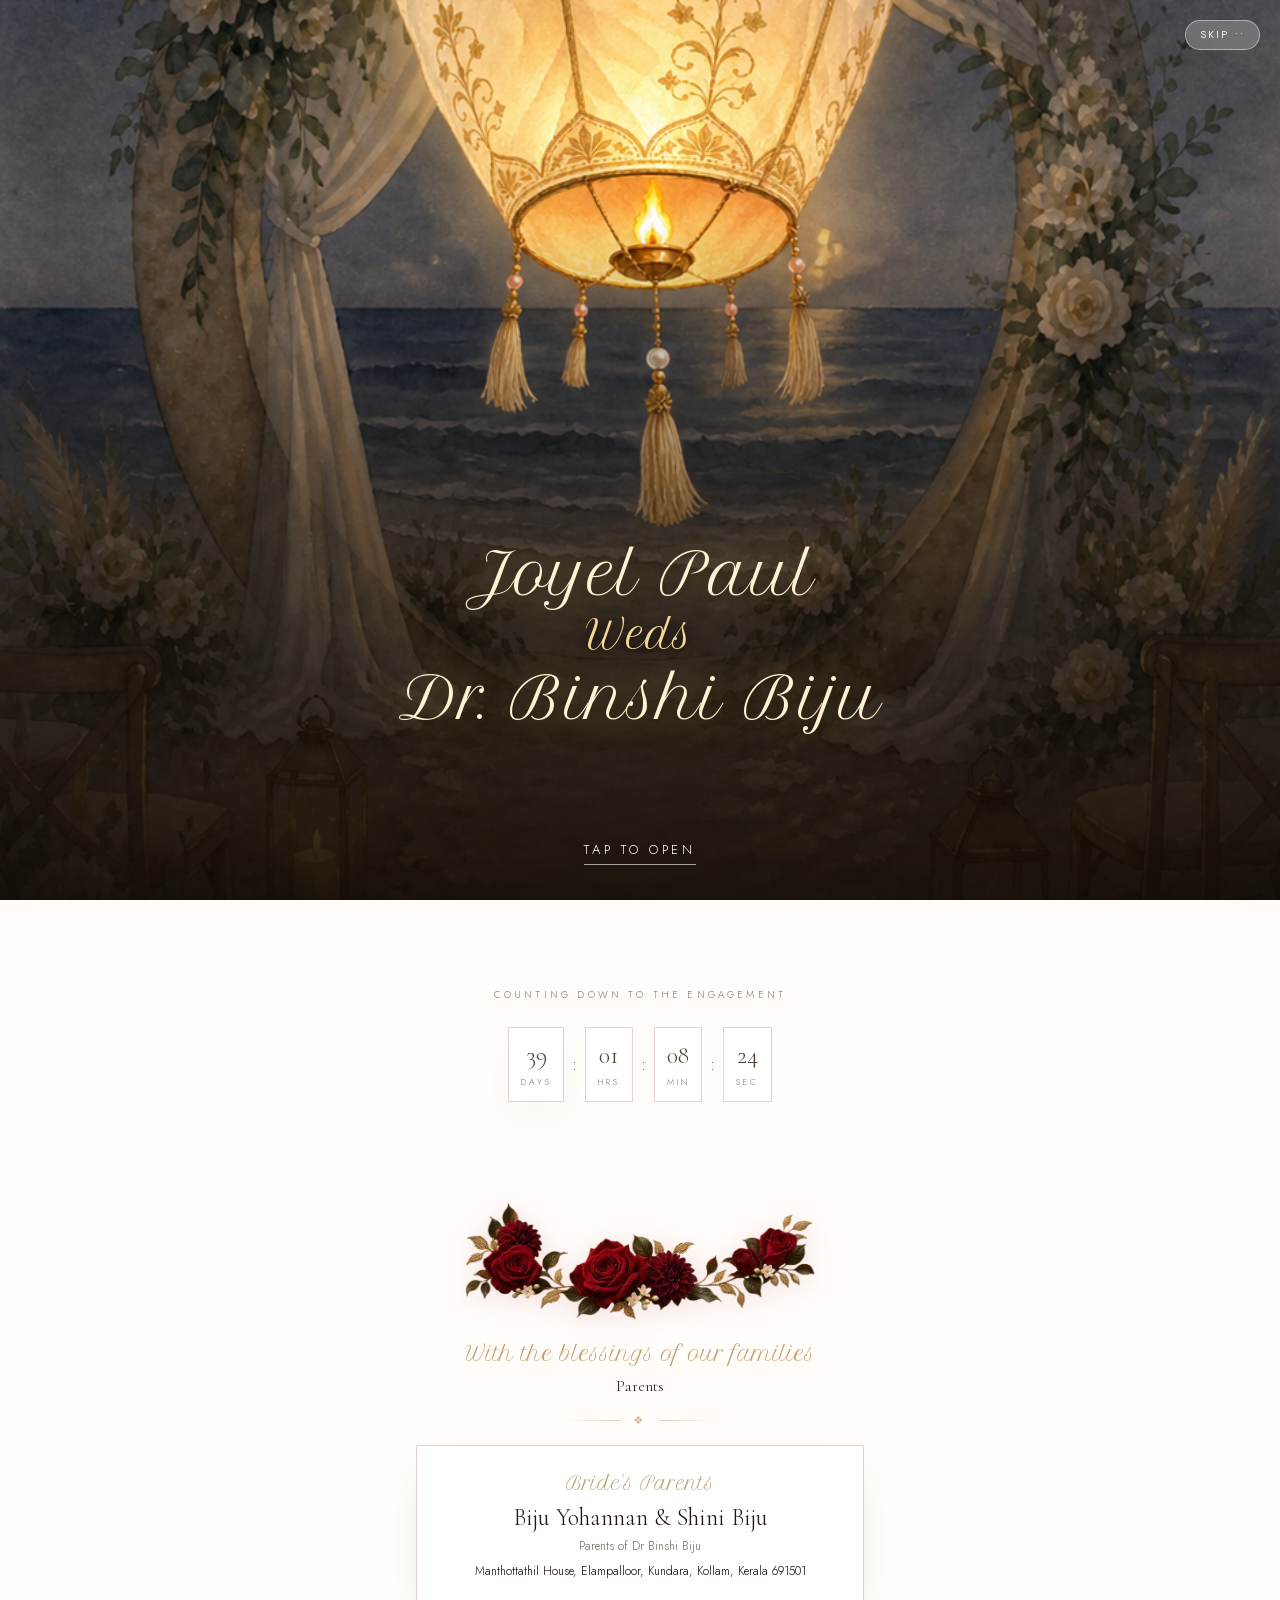
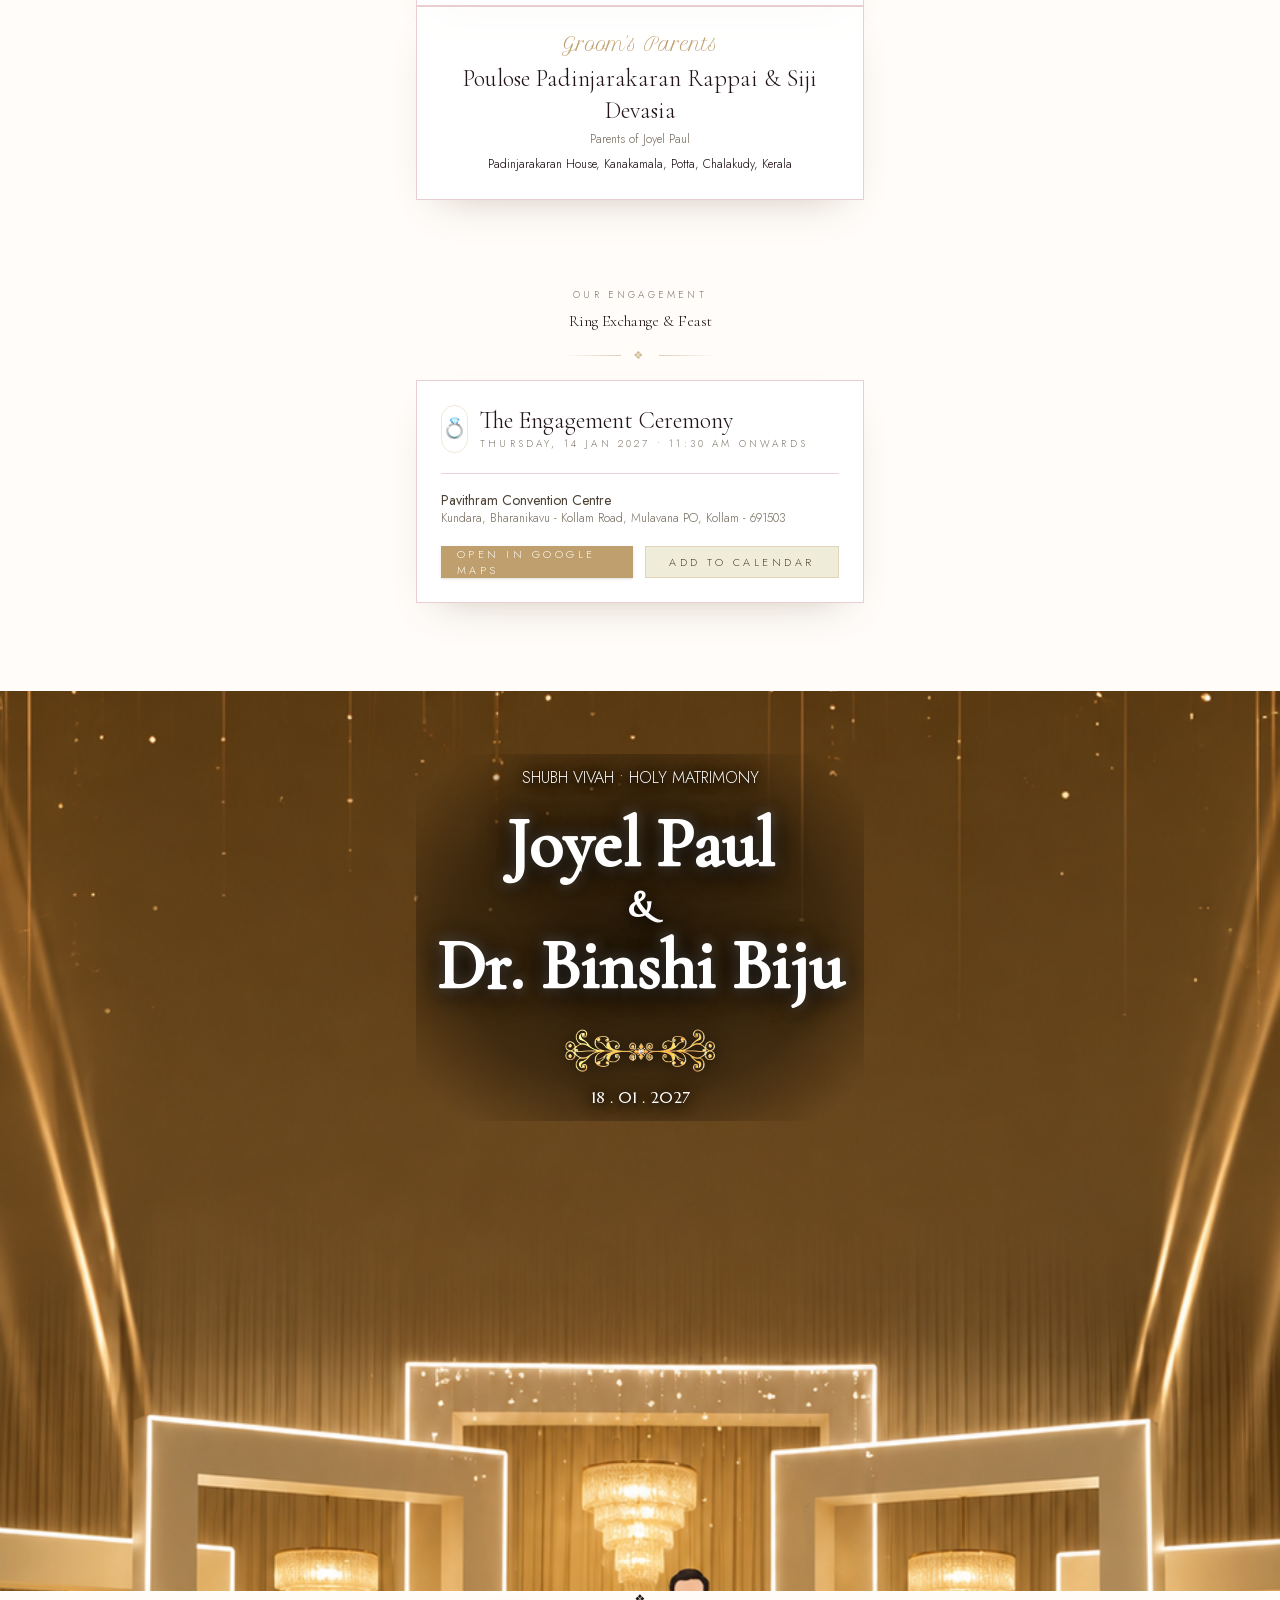
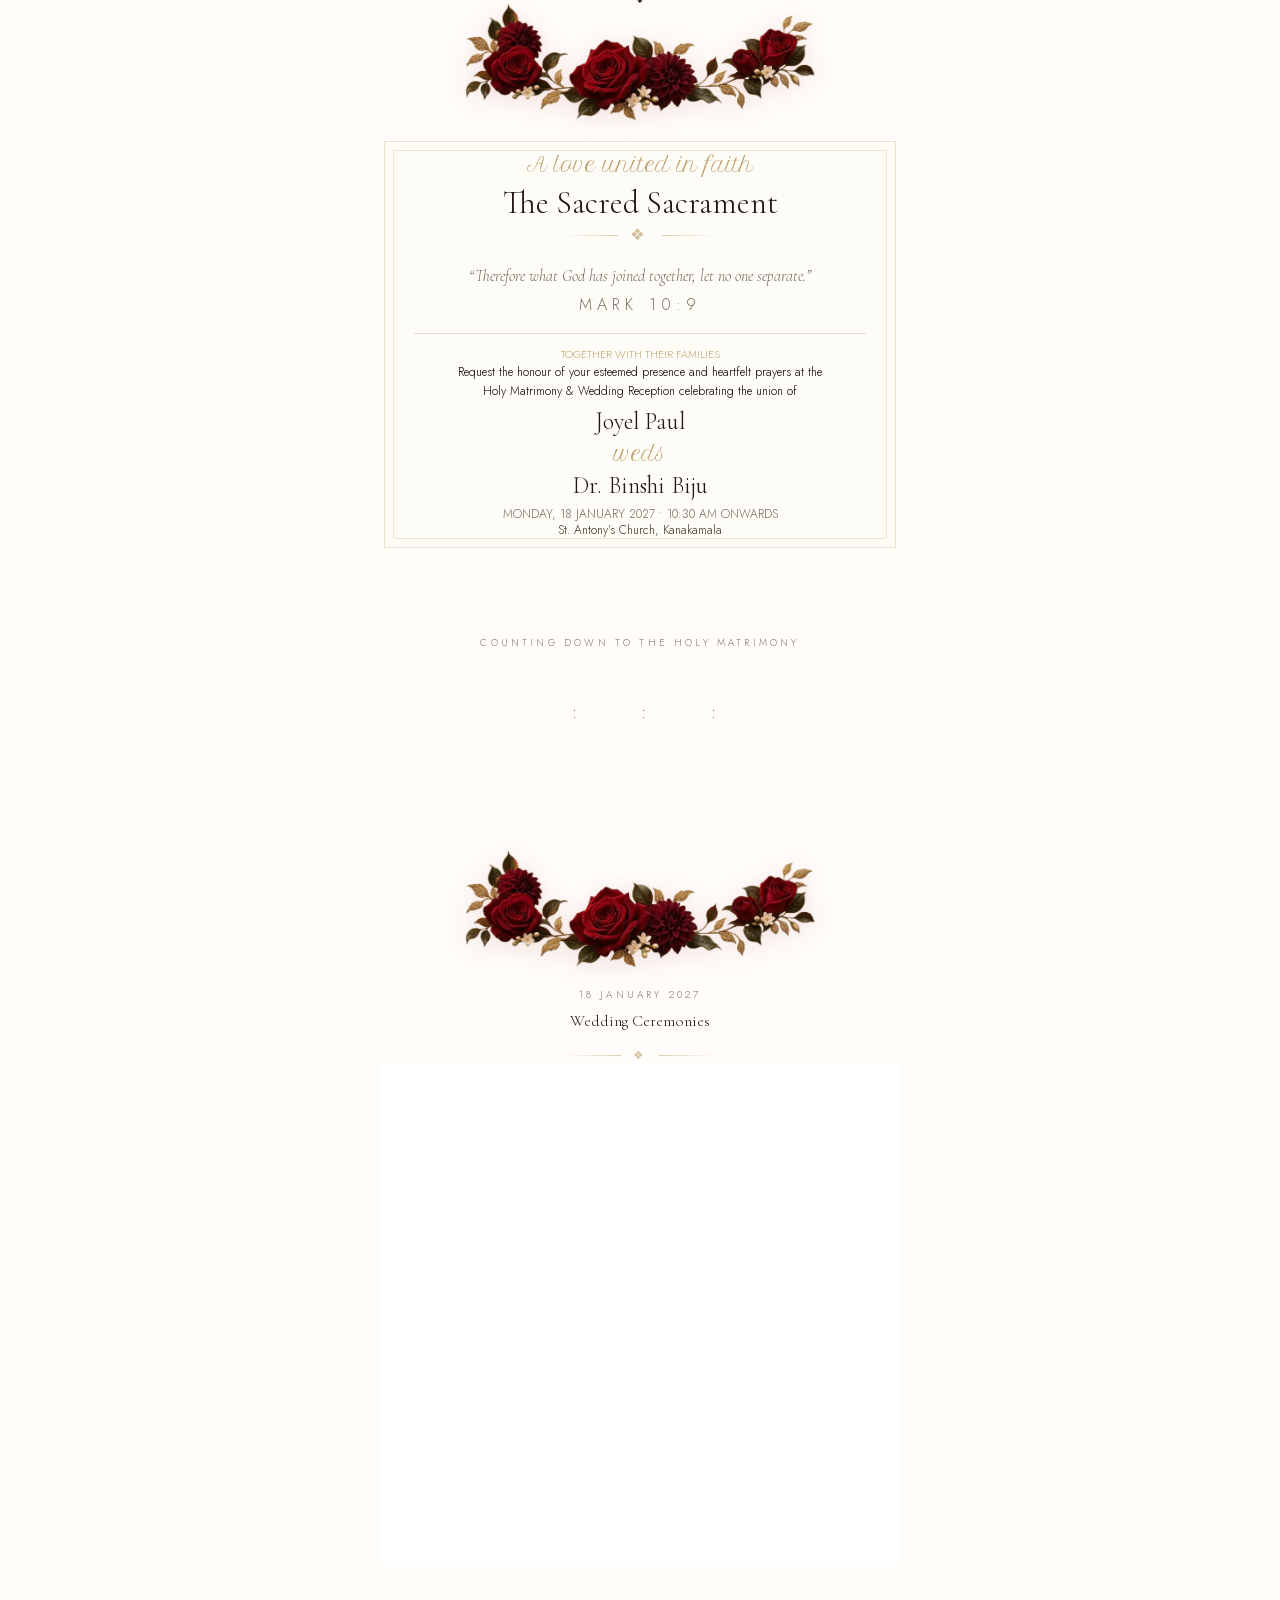
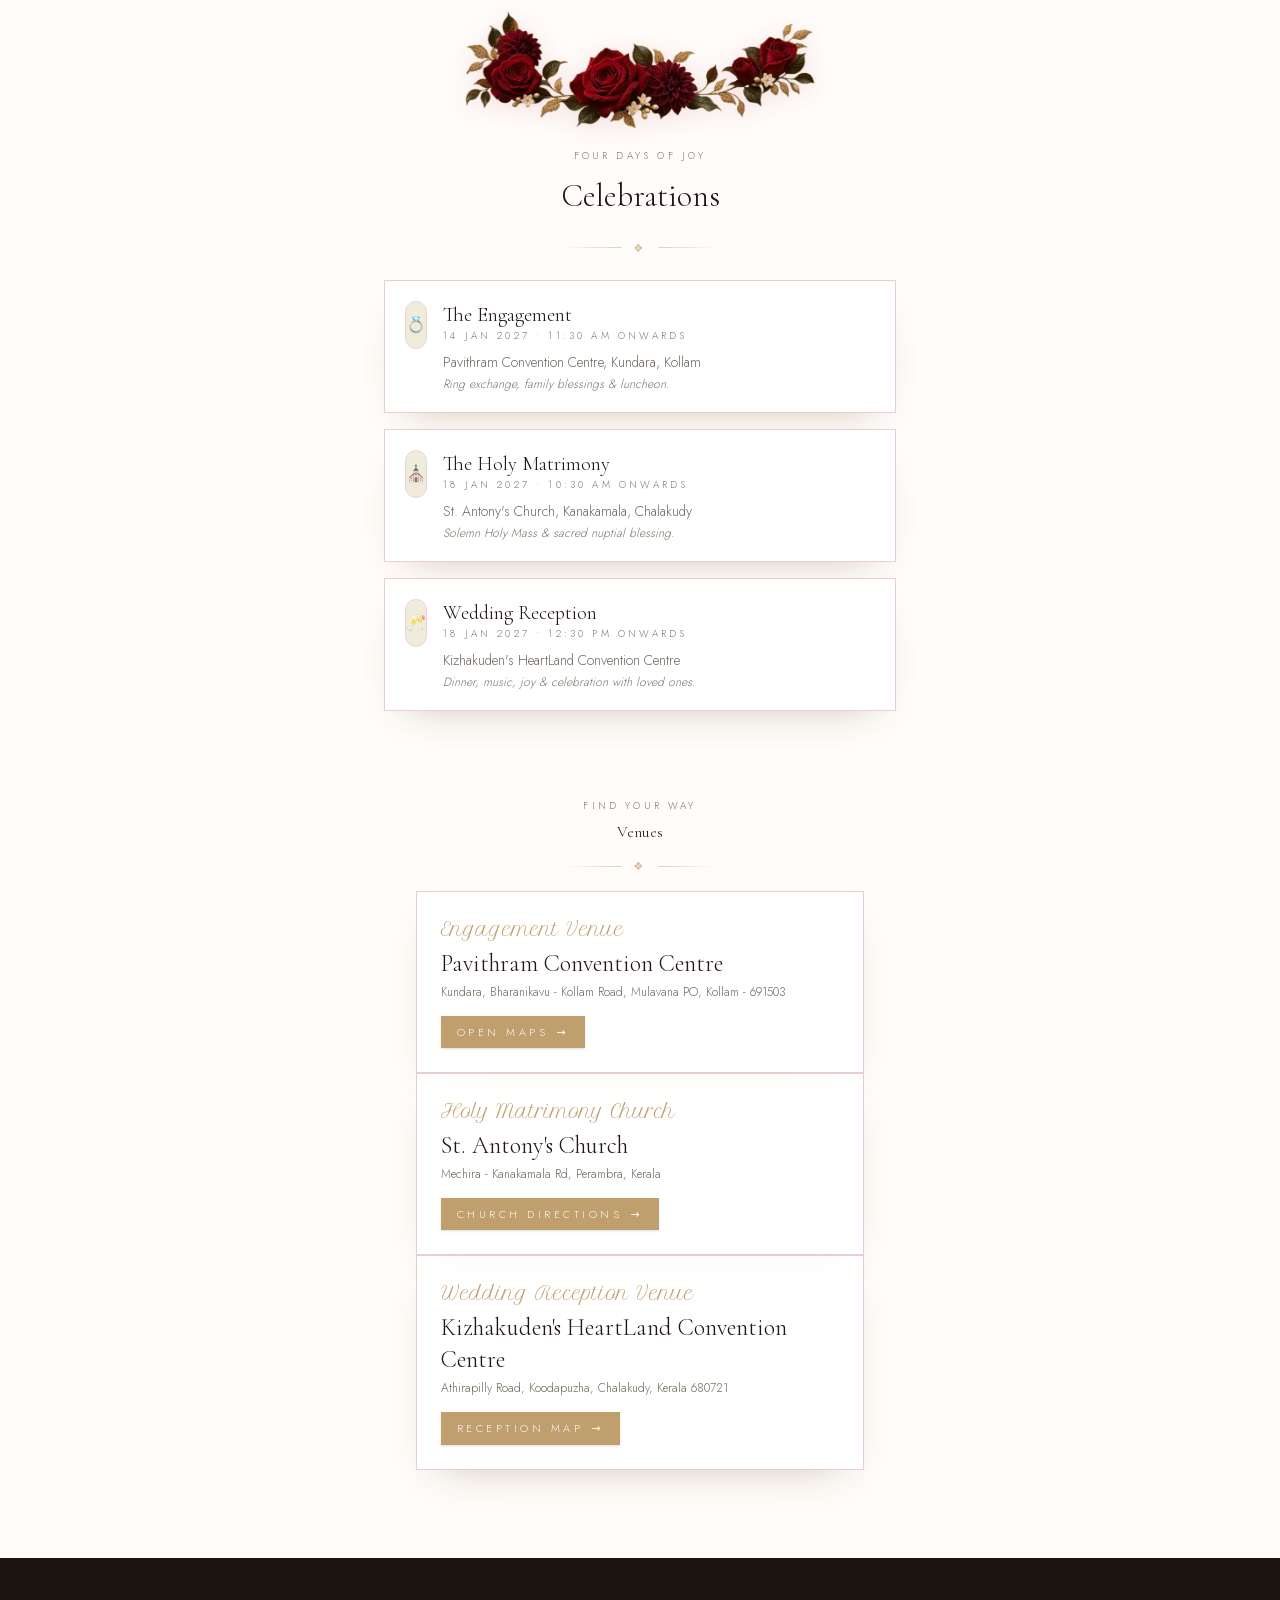
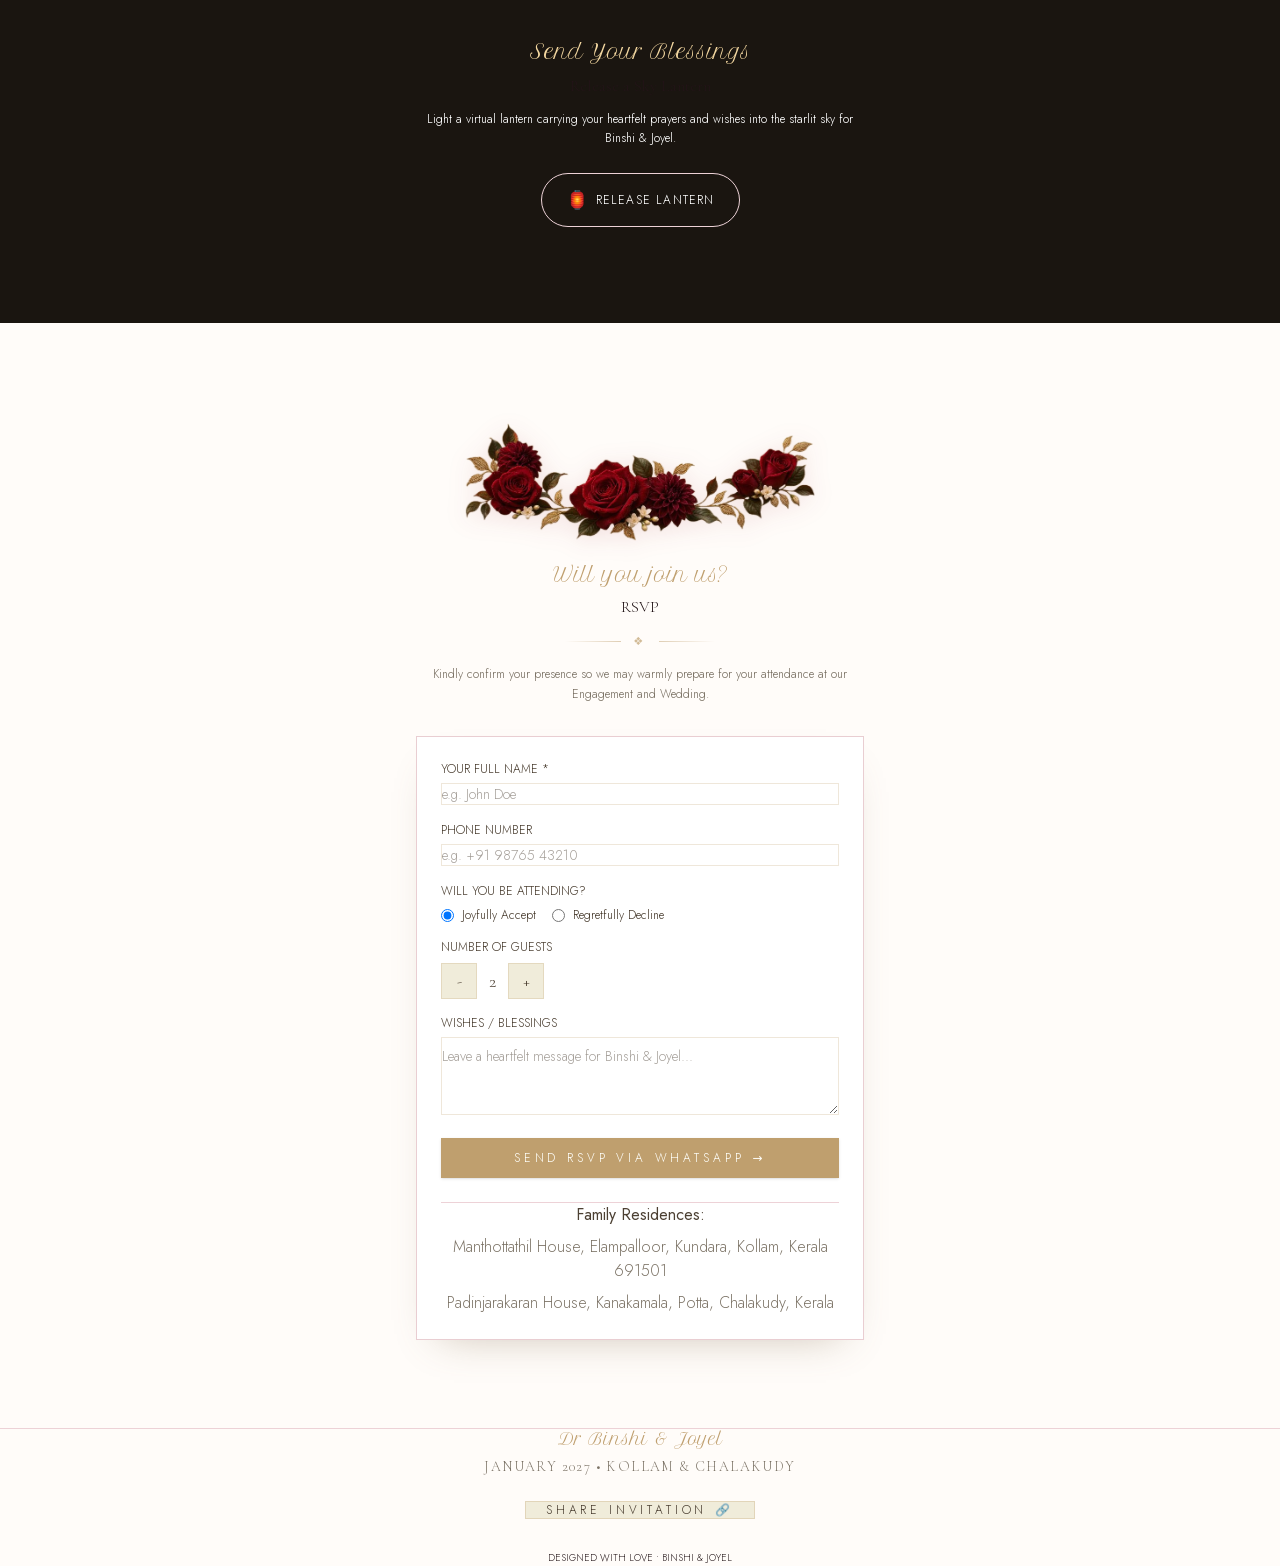
==== commit 2a2f82ee: "Center opener couple names in lower aisle and increase Gilded Hall names font size with explicit CSS" ====
--- a/index.html
+++ b/index.html
@@ -121,6 +121,67 @@
         z-index: 10;
         font-family: var(--font-body);
         font-weight: 400;
+      }
+
+      /* Opener Overlay & Couple Names Centering in Lower Aisle */
+      .opener-enter-overlay {
+        position: absolute;
+        inset: 0;
+        width: 100%;
+        height: 100%;
+        display: flex;
+        flex-direction: column;
+        align-items: center;
+        justify-content: space-between;
+        background: linear-gradient(180deg, transparent 25%, rgba(15, 10, 5, 0.45) 55%, rgba(15, 10, 5, 0.92) 100%);
+        padding: 0 1.5rem 2.2rem 1.5rem;
+        box-sizing: border-box;
+        text-align: center;
+        color: #ffffff;
+        border: none;
+        cursor: pointer;
+        transition: opacity 0.5s ease;
+        z-index: 5;
+        -webkit-tap-highlight-color: transparent;
+      }
+      .opener-top-spacer {
+        height: 48vh;
+        flex-shrink: 0;
+        pointer-events: none;
+      }
+      .opener-names-wrap {
+        display: flex;
+        flex-direction: column;
+        align-items: center;
+        justify-content: center;
+        margin: auto 0;
+        text-align: center;
+      }
+      .opener-name-text {
+        font-family: 'Petit Formal Script', cursive !important;
+        font-size: clamp(2.3rem, 7vw, 3.6rem) !important;
+        line-height: 1.08 !important;
+        color: #fff2d4 !important;
+        text-shadow: 0 4px 22px rgba(0, 0, 0, 0.95), 0 0 35px rgba(233, 200, 121, 0.85) !important;
+        display: block;
+      }
+      .opener-weds-text {
+        font-family: 'Petit Formal Script', cursive !important;
+        font-size: clamp(1.5rem, 4.5vw, 2.4rem) !important;
+        color: #f5d799 !important;
+        margin: 0.15rem 0 !important;
+        text-shadow: 0 2px 10px rgba(0, 0, 0, 0.9) !important;
+        display: block;
+      }
+      .opener-tap-text {
+        font-family: 'Jost', system-ui, sans-serif !important;
+        font-size: 0.82rem !important;
+        text-transform: uppercase !important;
+        letter-spacing: 0.28em !important;
+        color: #ffffff !important;
+        border-bottom: 1px solid rgba(255, 255, 255, 0.6) !important;
+        padding-bottom: 0.25rem !important;
+        flex-shrink: 0;
       }
 
       /* Floating Audio Button */
@@ -188,7 +249,7 @@
         font-weight: 300;
       }
 
-      /* All writings in Gilded Hall first page strictly pure white */
+      /* All writings in Gilded Hall first page strictly pure white & Grand typography */
       .gilded-first-page,
       .gilded-first-page p,
       .gilded-first-page h1,
@@ -198,6 +259,47 @@
       .gilded-first-page .font-body {
         color: #ffffff !important;
         -webkit-text-fill-color: #ffffff !important;
+      }
+      .gilded-first-page h1 {
+        font-family: 'Cormorant Garamond', Georgia, serif !important;
+        font-size: clamp(2.6rem, 8.5vw, 4.4rem) !important;
+        font-weight: 700 !important;
+        line-height: 1.08 !important;
+        text-shadow: 0 4px 22px rgba(0, 0, 0, 0.98), 0 0 32px rgba(0, 0, 0, 0.95), 0 0 14px rgba(255, 255, 255, 0.45) !important;
+      }
+      .gilded-first-page h1 .gilded-amp {
+        font-family: 'Marcellus', Georgia, serif !important;
+        font-size: clamp(1.4rem, 4.5vw, 2.2rem) !important;
+        font-weight: 700 !important;
+        display: block;
+        margin: 0.25rem 0 !important;
+        text-shadow: 0 3px 14px rgba(0, 0, 0, 0.95) !important;
+      }
+
+      /* Engagement couple illustration & names */
+      .couple-illustration {
+        width: 48px !important;
+        max-width: 48px !important;
+        height: auto !important;
+        max-height: 8.5svh !important;
+        object-fit: contain !important;
+        filter: drop-shadow(0 8px 16px rgba(92, 80, 68, 0.12));
+      }
+      .engagement-names-h1 {
+        font-family: 'Cormorant Garamond', Georgia, serif !important;
+        font-size: clamp(2.6rem, 8.5vw, 4.2rem) !important;
+        font-weight: 700 !important;
+        line-height: 1.04 !important;
+        color: var(--color-foreground) !important;
+        text-align: center !important;
+      }
+      .engagement-names-h1 .engagement-weds {
+        font-family: 'Petit Formal Script', cursive !important;
+        font-size: clamp(1.6rem, 5vw, 2.5rem) !important;
+        color: var(--color-primary) !important;
+        display: block;
+        margin: 0.25rem 0 !important;
+        font-weight: 700 !important;
       }
       .gilded-first-page .petal-veil {
         position: absolute;
@@ -292,24 +394,31 @@
       <!-- Skip Button -->
       <button id="openerSkipBtn" class="opener-skip-btn" type="button">Skip &bull;&bull;</button>
 
-      <!-- Tap to Open Button Overlay (Lifted just below lantern tassels with a little space, font size +6) -->
+      <!-- Tap to Open Button Overlay (Names Centered in the Lower Candlelit Aisle) -->
       <button
         id="openerEnterBtn"
         type="button"
-        class="absolute inset-0 flex w-full flex-col items-center justify-between bg-[linear-gradient(180deg,transparent_32%,rgba(15,10,5,0.72)_56%,rgba(15,10,5,0.92)_100%)] px-6 pt-[51svh] sm:pt-[52svh] pb-8 sm:pb-10 text-center text-white focus-visible:outline-none cursor-pointer transition-opacity duration-500"
+        class="opener-enter-overlay focus-visible:outline-none cursor-pointer"
+        style="position: absolute; inset: 0; width: 100%; height: 100%; display: flex; flex-direction: column; align-items: center; justify-content: space-between; background: linear-gradient(180deg, transparent 25%, rgba(15,10,5,0.45) 55%, rgba(15,10,5,0.92) 100%); padding: 0 1.5rem 2.2rem 1.5rem; box-sizing: border-box; text-align: center; color: #ffffff; border: none; cursor: pointer; z-index: 5;"
       >
-        <div class="flex flex-col items-center text-center">
-          <span class="script text-[clamp(4.6rem,15.5vw,6.8rem)] sm:text-[6.8rem] text-[#fff2d4] leading-[0.92]" style="text-shadow: 0 4px 22px rgba(0,0,0,0.95), 0 0 35px rgba(233,200,121,0.85);">
+        <!-- Top Spacer keeping lantern graphic completely clear -->
+        <div class="opener-top-spacer" style="height: 48vh; flex-shrink: 0; pointer-events: none;" aria-hidden="true"></div>
+
+        <!-- Couple Names Centered in the Lower Walkway -->
+        <div class="opener-names-wrap" style="display: flex; flex-direction: column; align-items: center; justify-content: center; margin: auto 0; text-align: center;">
+          <span class="opener-name-text" style="font-family: 'Petit Formal Script', cursive !important; font-size: clamp(2.3rem, 7vw, 3.6rem) !important; line-height: 1.08 !important; color: #fff2d4 !important; text-shadow: 0 4px 22px rgba(0,0,0,0.95), 0 0 35px rgba(233,200,121,0.85); display: block;">
             Joyel Paul
           </span>
-          <span class="script text-4xl sm:text-6xl text-[#f5d799] my-0.5 sm:my-1" style="text-shadow: 0 2px 10px rgba(0,0,0,0.9);">
+          <span class="opener-weds-text" style="font-family: 'Petit Formal Script', cursive !important; font-size: clamp(1.5rem, 4.5vw, 2.4rem) !important; color: #f5d799 !important; margin: 0.15rem 0 !important; text-shadow: 0 2px 10px rgba(0,0,0,0.9); display: block;">
             Weds
           </span>
-          <span class="script text-[clamp(4.6rem,15.5vw,6.8rem)] sm:text-[6.8rem] text-[#fff2d4] leading-[0.92]" style="text-shadow: 0 4px 22px rgba(0,0,0,0.95), 0 0 35px rgba(233,200,121,0.85);">
+          <span class="opener-name-text" style="font-family: 'Petit Formal Script', cursive !important; font-size: clamp(2.3rem, 7vw, 3.6rem) !important; line-height: 1.08 !important; color: #fff2d4 !important; text-shadow: 0 4px 22px rgba(0,0,0,0.95), 0 0 35px rgba(233,200,121,0.85); display: block;">
             Dr. Binshi Biju
           </span>
         </div>
-        <span class="border-b border-white/60 pb-1 font-body text-[0.82rem] uppercase tracking-[0.28em] text-white">
+
+        <!-- Tap to Open Prominent Bottom Callout -->
+        <span class="opener-tap-text" style="font-family: 'Jost', system-ui, sans-serif !important; font-size: 0.82rem !important; text-transform: uppercase !important; letter-spacing: 0.28em !important; color: #ffffff !important; border-bottom: 1px solid rgba(255,255,255,0.6) !important; padding-bottom: 0.25rem !important; flex-shrink: 0;">
           Tap to open
         </span>
       </button>
@@ -361,7 +470,8 @@
             alt="Bride and groom walking hand in hand"
             width="1024"
             height="1536"
-            class="w-[12%] max-w-[48px] sm:max-w-[58px] max-h-[8.5svh] sm:max-h-[10svh] object-contain animate-bloom drop-shadow-[0_8px_16px_rgba(92,80,68,0.12)]"
+            class="couple-illustration animate-bloom"
+            style="width: 48px !important; max-width: 48px !important; max-height: 8.5svh !important; height: auto !important; object-fit: contain !important; filter: drop-shadow(0 8px 16px rgba(92,80,68,0.12));"
           />
         </div>
 
@@ -371,10 +481,10 @@
           <p class="script text-base sm:text-lg text-primary animate-ink font-normal mb-1.5" style="animation-delay:0.4s">
             Together with our families
           </p>
-          <!-- Big and bold names in center: Joyel Paul Weds Dr. Binshi Biju (Increased font size) -->
-          <h1 class="font-display text-[clamp(3.1rem,9.8vw,4.5rem)] sm:text-[4.2rem] leading-[1.02] text-foreground animate-ink font-bold text-center" style="animation-delay:0.7s; font-weight: 700;">
+          <!-- Big and bold names in center: Joyel Paul Weds Dr. Binshi Biju (Explicit inline font size) -->
+          <h1 class="engagement-names-h1 font-display animate-ink text-foreground font-bold text-center" style="font-family: 'Cormorant Garamond', Georgia, serif !important; font-size: clamp(2.6rem, 8.5vw, 4.2rem) !important; line-height: 1.04 !important; font-weight: 700 !important; animation-delay:0.7s;">
             Joyel Paul
-            <span class="script block text-3xl sm:text-4xl text-primary my-1 font-bold">Weds</span>
+            <span class="engagement-weds script block text-primary my-1 font-bold" style="font-family: 'Petit Formal Script', cursive !important; font-size: clamp(1.6rem, 5vw, 2.5rem) !important;">Weds</span>
             Dr. Binshi Biju
           </h1>
           <p class="mt-3 font-body text-[0.66rem] sm:text-[0.72rem] uppercase tracking-airy text-muted-foreground animate-ink font-light" style="animation-delay:1s">
@@ -574,9 +684,9 @@
               Shubh Vivah &bull; Holy Matrimony
             </p>
             <!-- Grand Big & Bold Names in PURE WHITE with Capital starting words: Joyel Paul & Dr. Binshi Biju -->
-            <h1 class="mt-4 sm:mt-5 font-display text-[clamp(3.6rem,12vw,6.2rem)] font-bold leading-[1.04] reveal text-white text-center" style="color: #ffffff !important; -webkit-text-fill-color: #ffffff !important; font-weight: 700 !important; transition-delay:900ms; text-shadow: 0 4px 22px rgba(0,0,0,0.98), 0 0 32px rgba(0,0,0,0.95), 0 0 14px rgba(255,255,255,0.45);">
+            <h1 class="mt-4 sm:mt-5 reveal text-white text-center" style="font-family: 'Cormorant Garamond', Georgia, serif !important; font-size: clamp(2.6rem, 8.5vw, 4.4rem) !important; font-weight: 700 !important; line-height: 1.08 !important; color: #ffffff !important; -webkit-text-fill-color: #ffffff !important; transition-delay:900ms; text-shadow: 0 4px 22px rgba(0,0,0,0.98), 0 0 32px rgba(0,0,0,0.95), 0 0 14px rgba(255,255,255,0.45);">
               Joyel Paul
-              <span class="block font-title text-[0.48em] tracking-[0.2em] my-1 sm:my-2 text-white font-bold" style="color: #ffffff !important; -webkit-text-fill-color: #ffffff !important; font-weight: 700 !important; text-shadow: 0 3px 14px rgba(0,0,0,0.95);">&amp;</span>
+              <span class="gilded-amp block font-title my-1 sm:my-2 text-white font-bold" style="font-family: 'Marcellus', Georgia, serif !important; font-size: clamp(1.4rem, 4.5vw, 2.2rem) !important; color: #ffffff !important; -webkit-text-fill-color: #ffffff !important; font-weight: 700 !important; text-shadow: 0 3px 14px rgba(0,0,0,0.95);">&amp;</span>
               Dr. Binshi Biju
             </h1>
             <div class="reveal mt-3 sm:mt-4" style="transition-delay:1200ms">
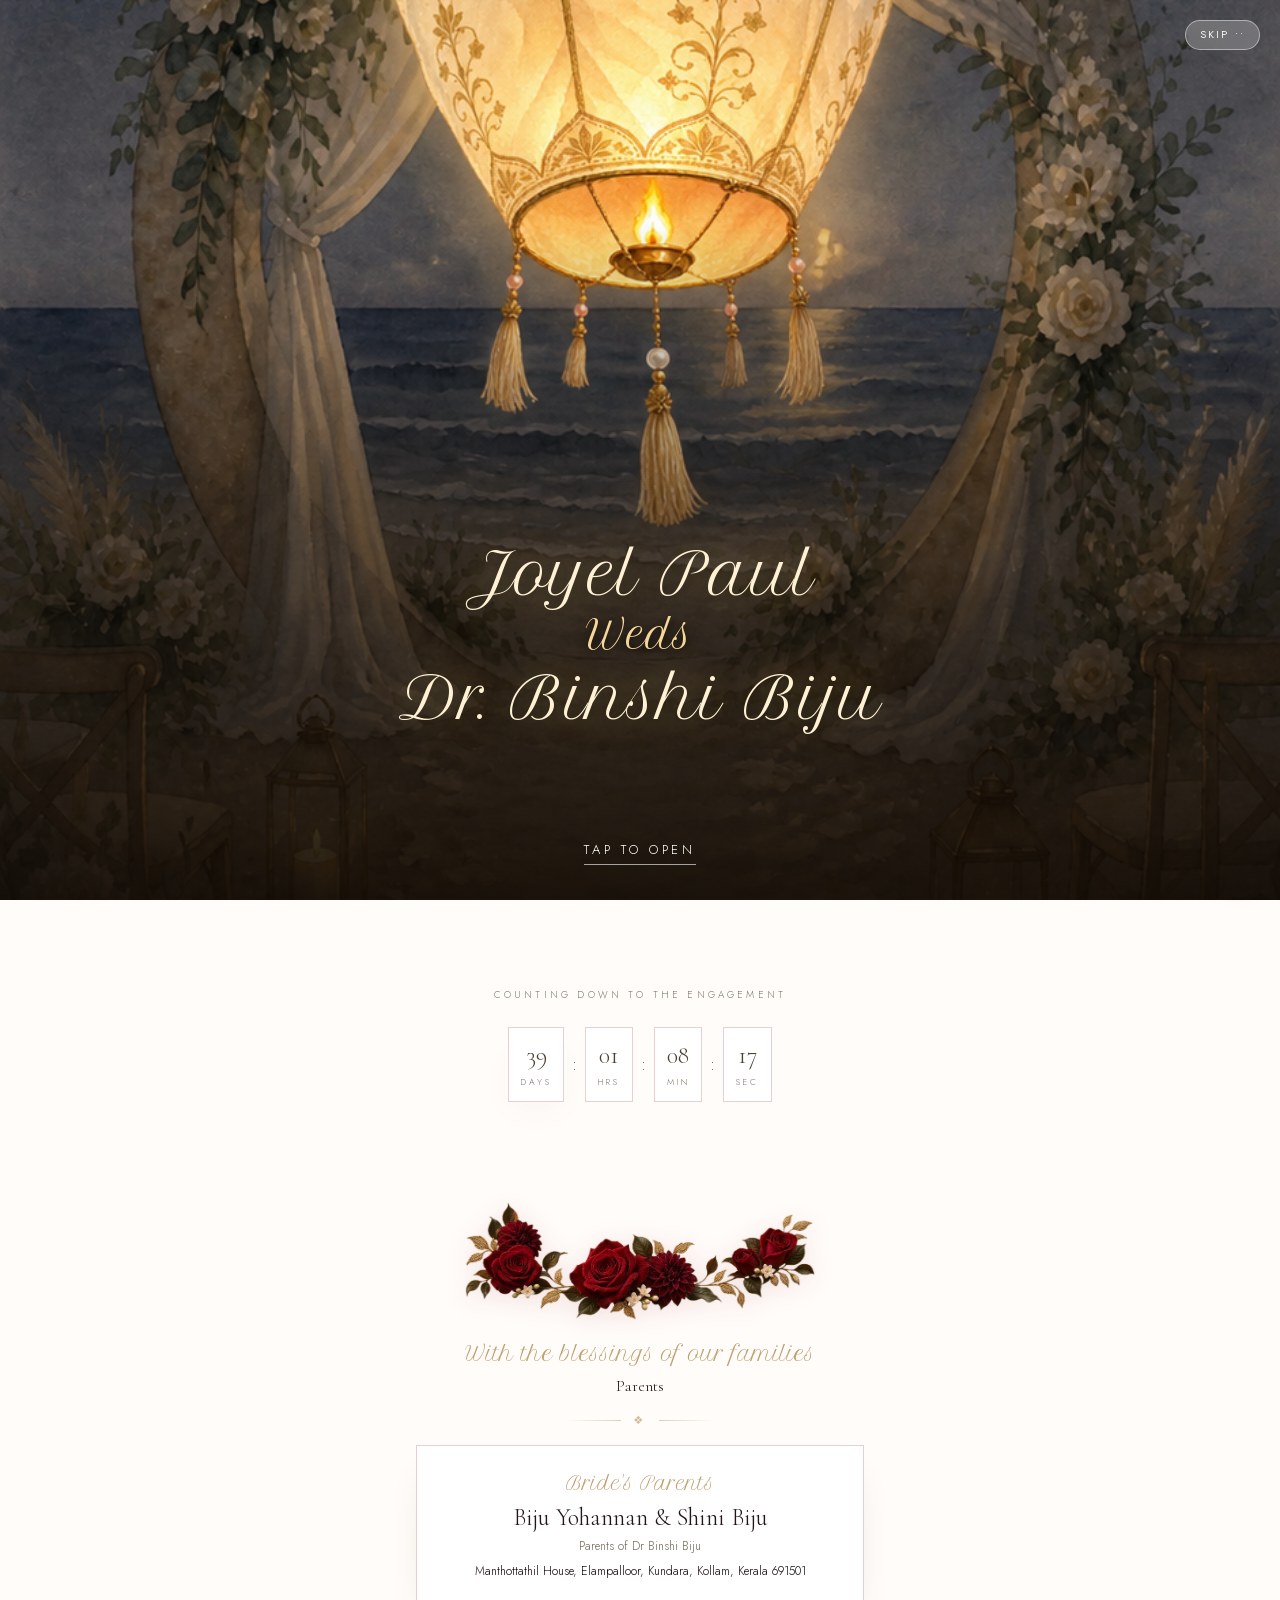
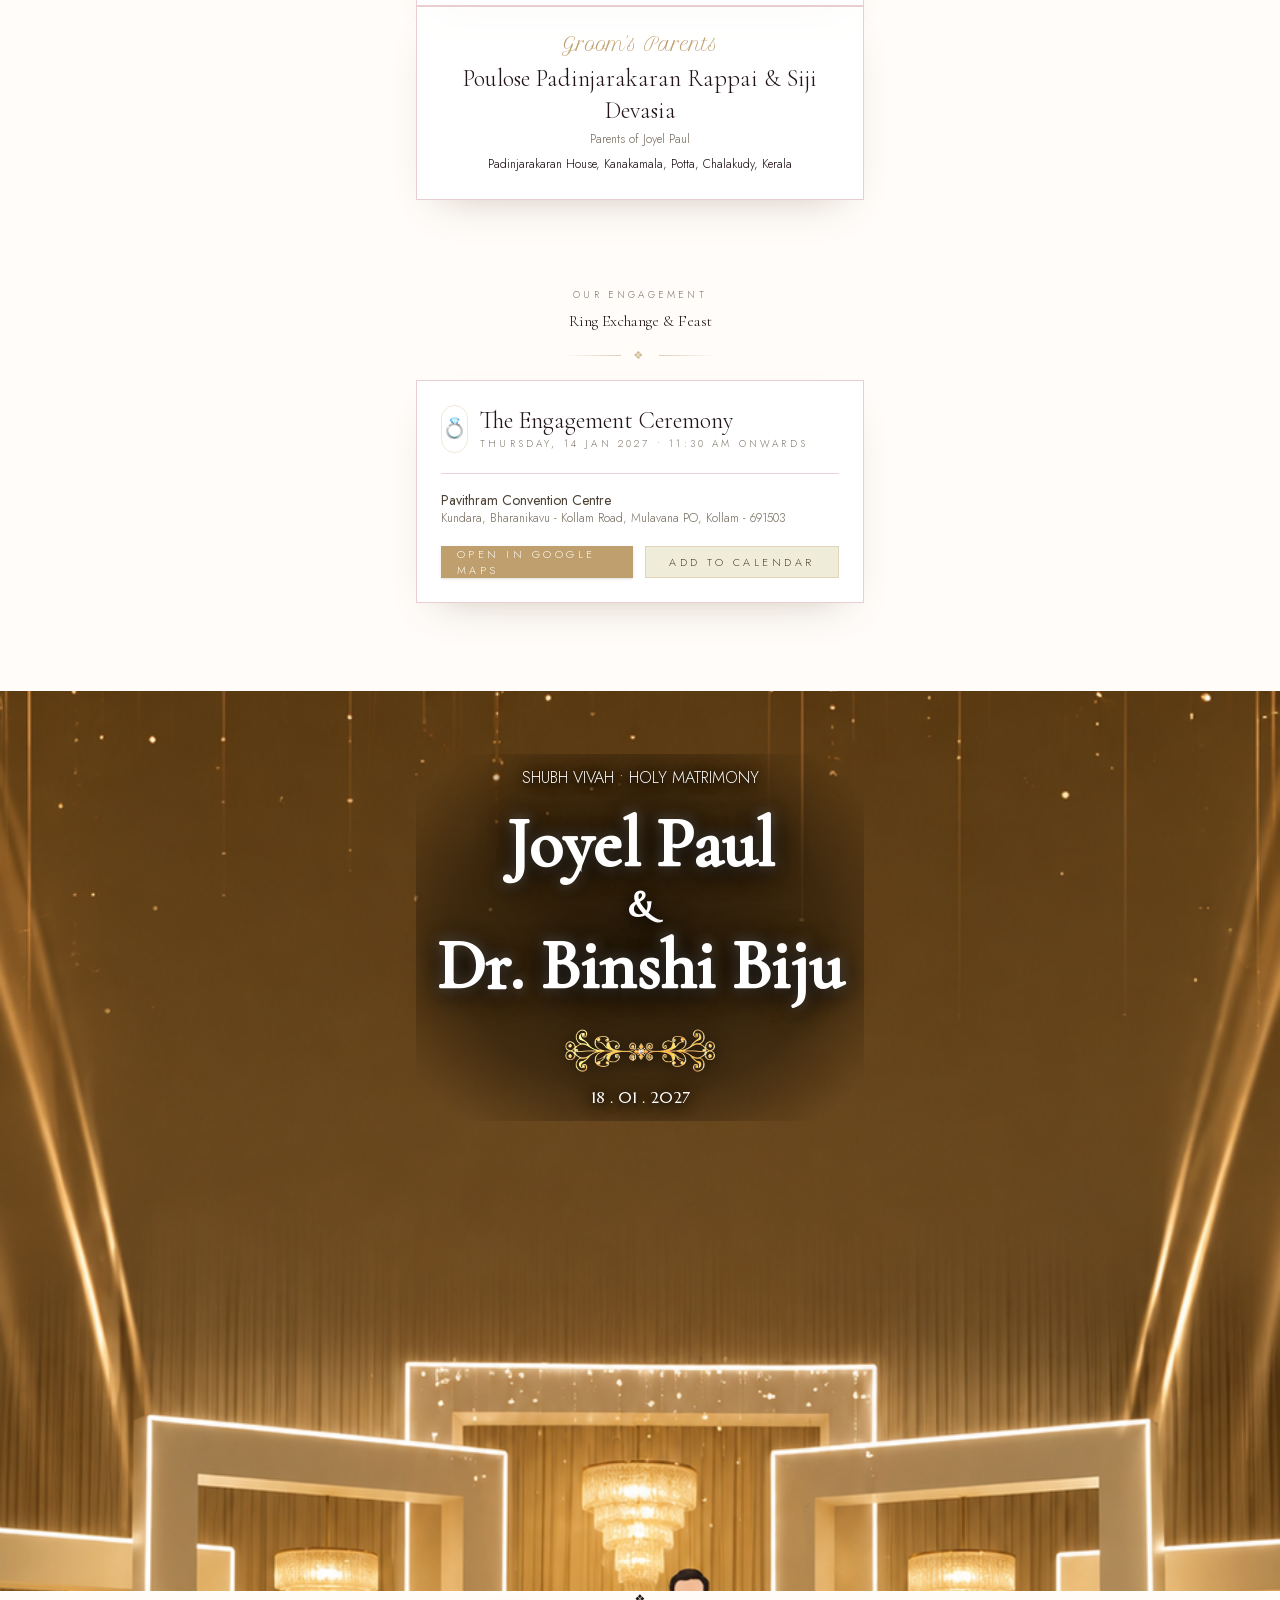
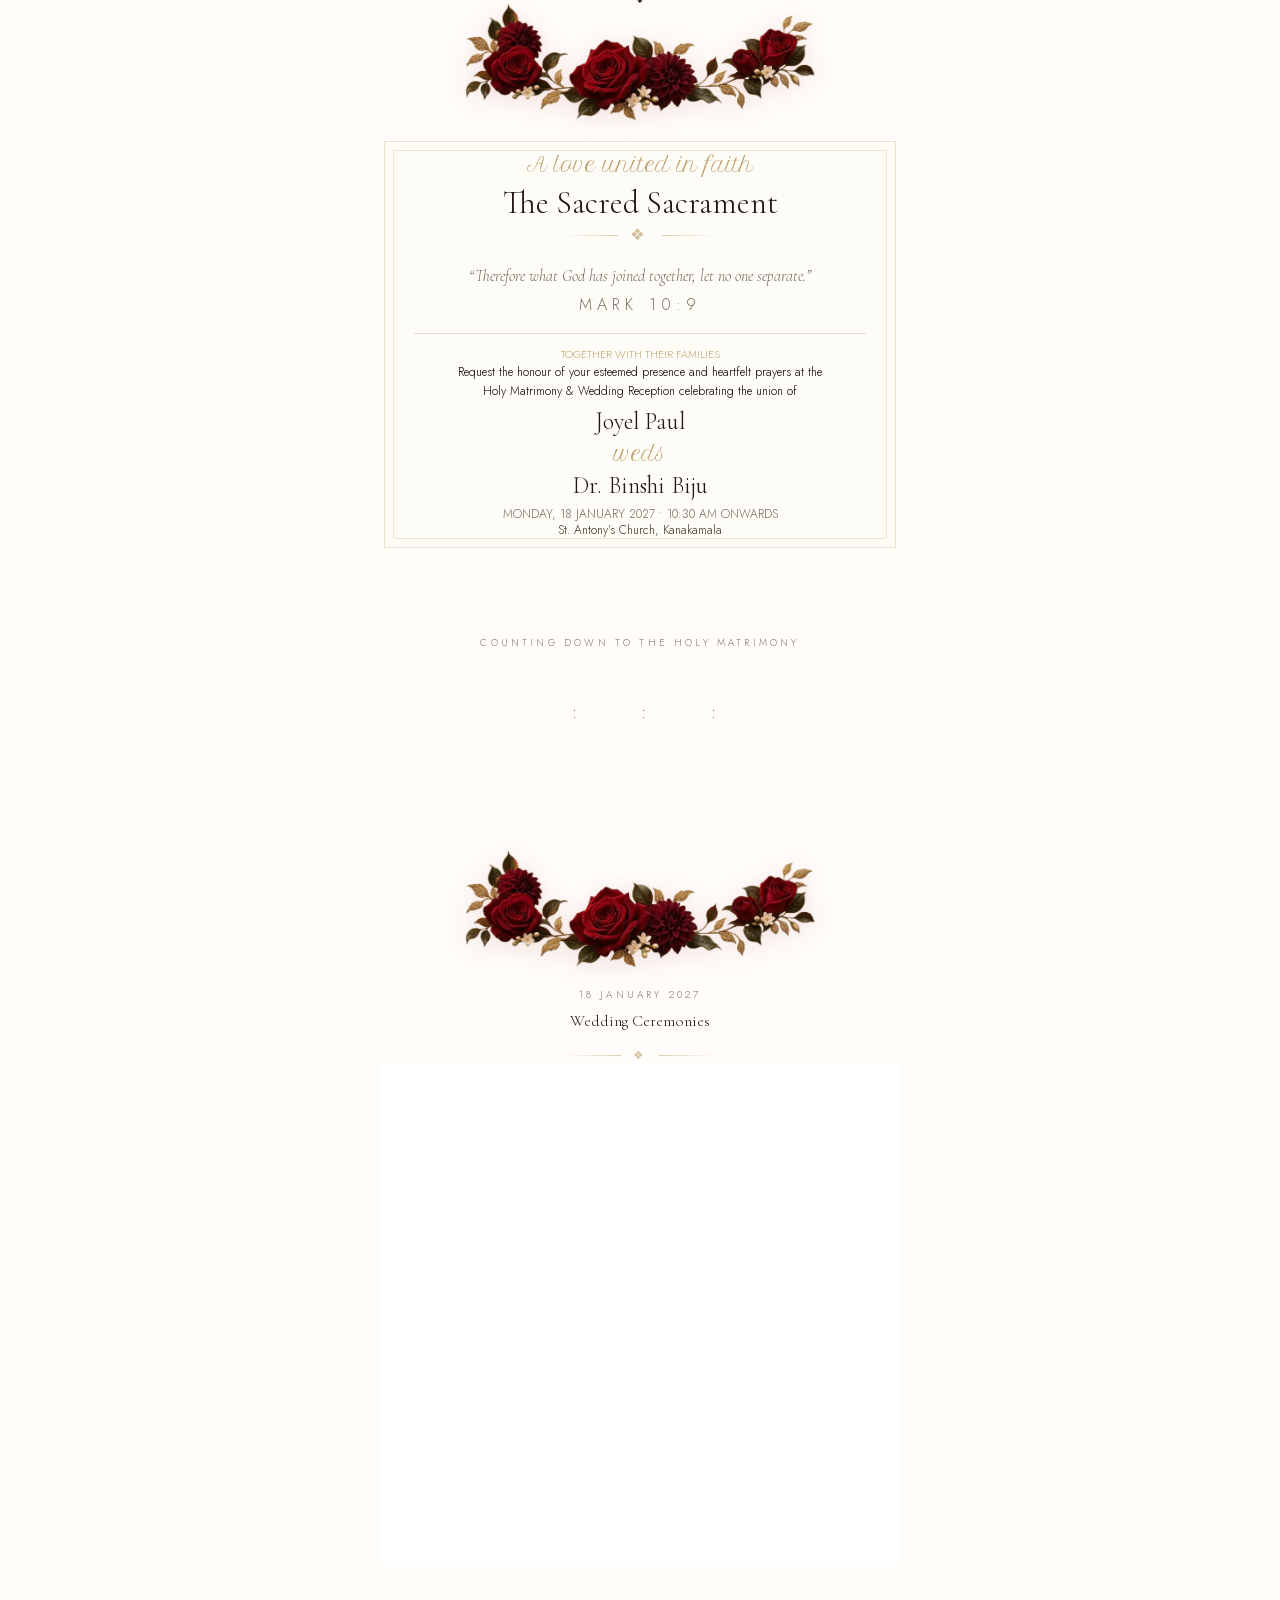
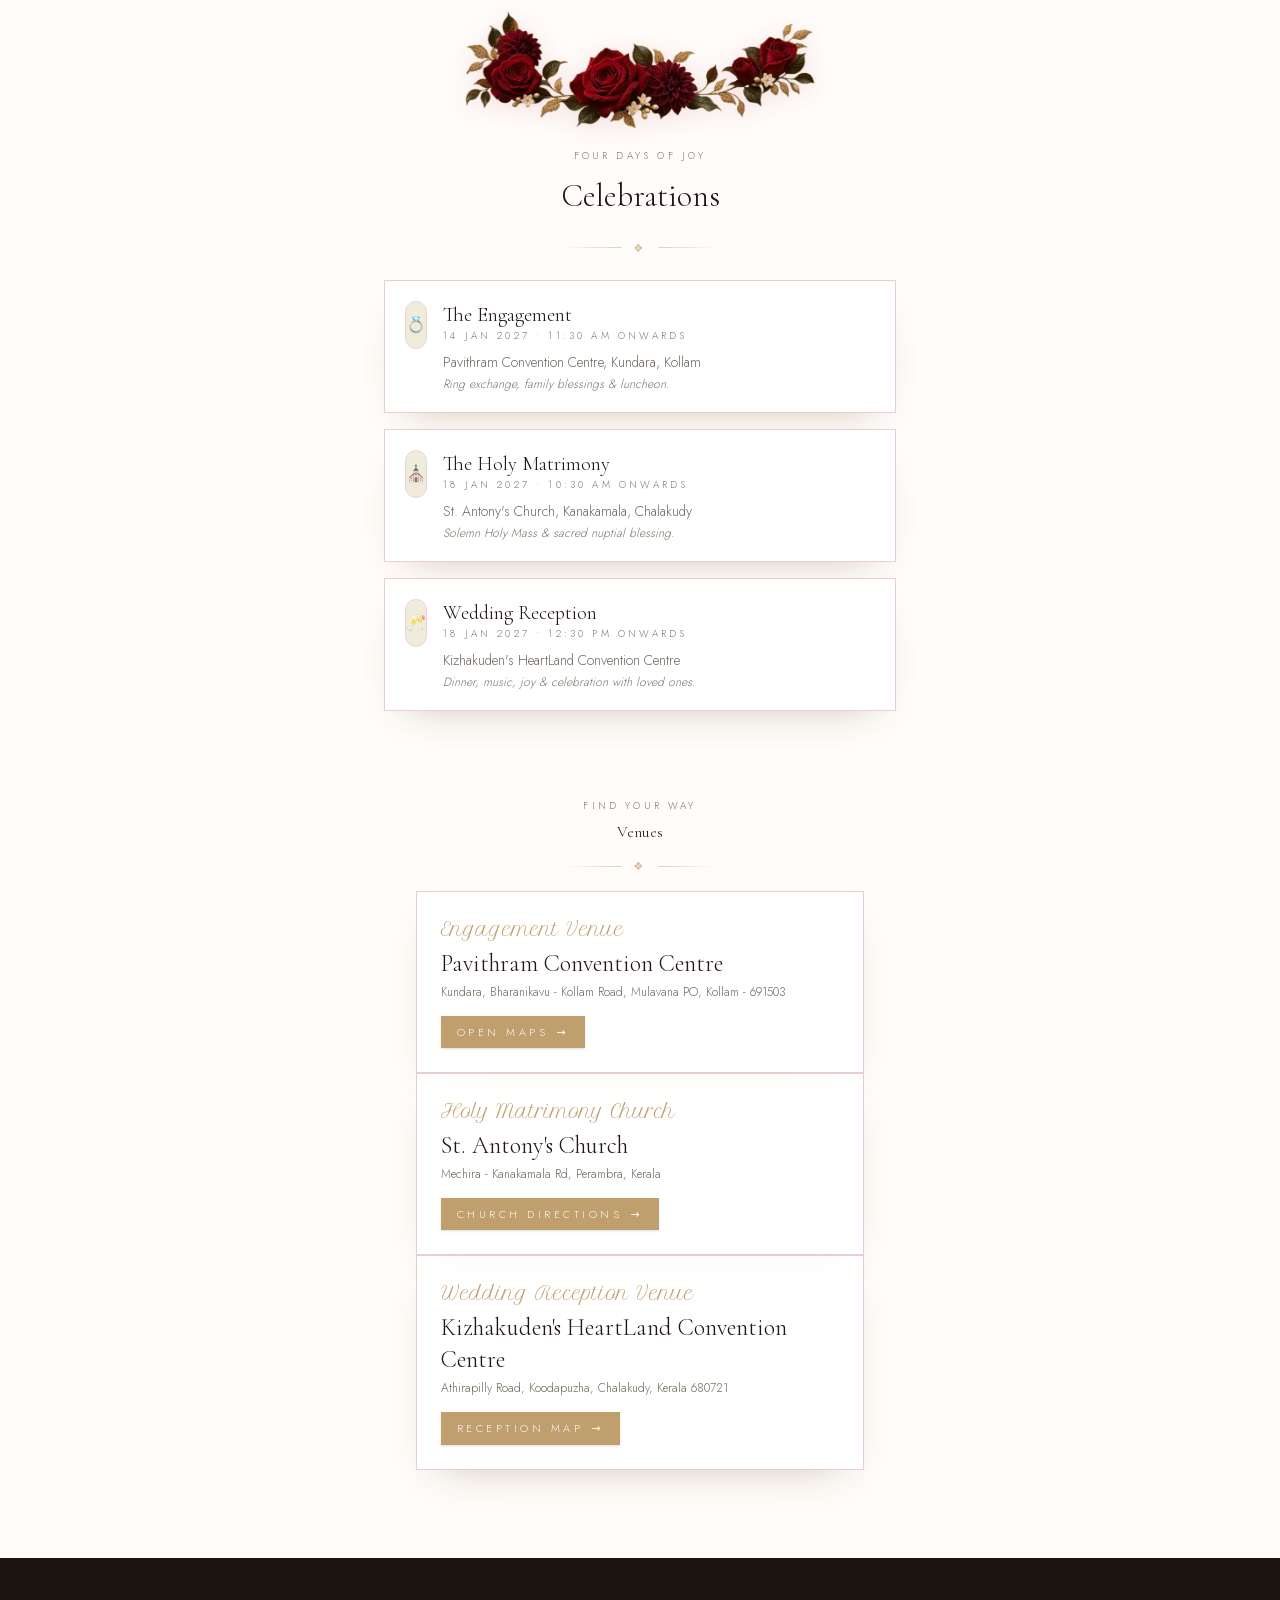
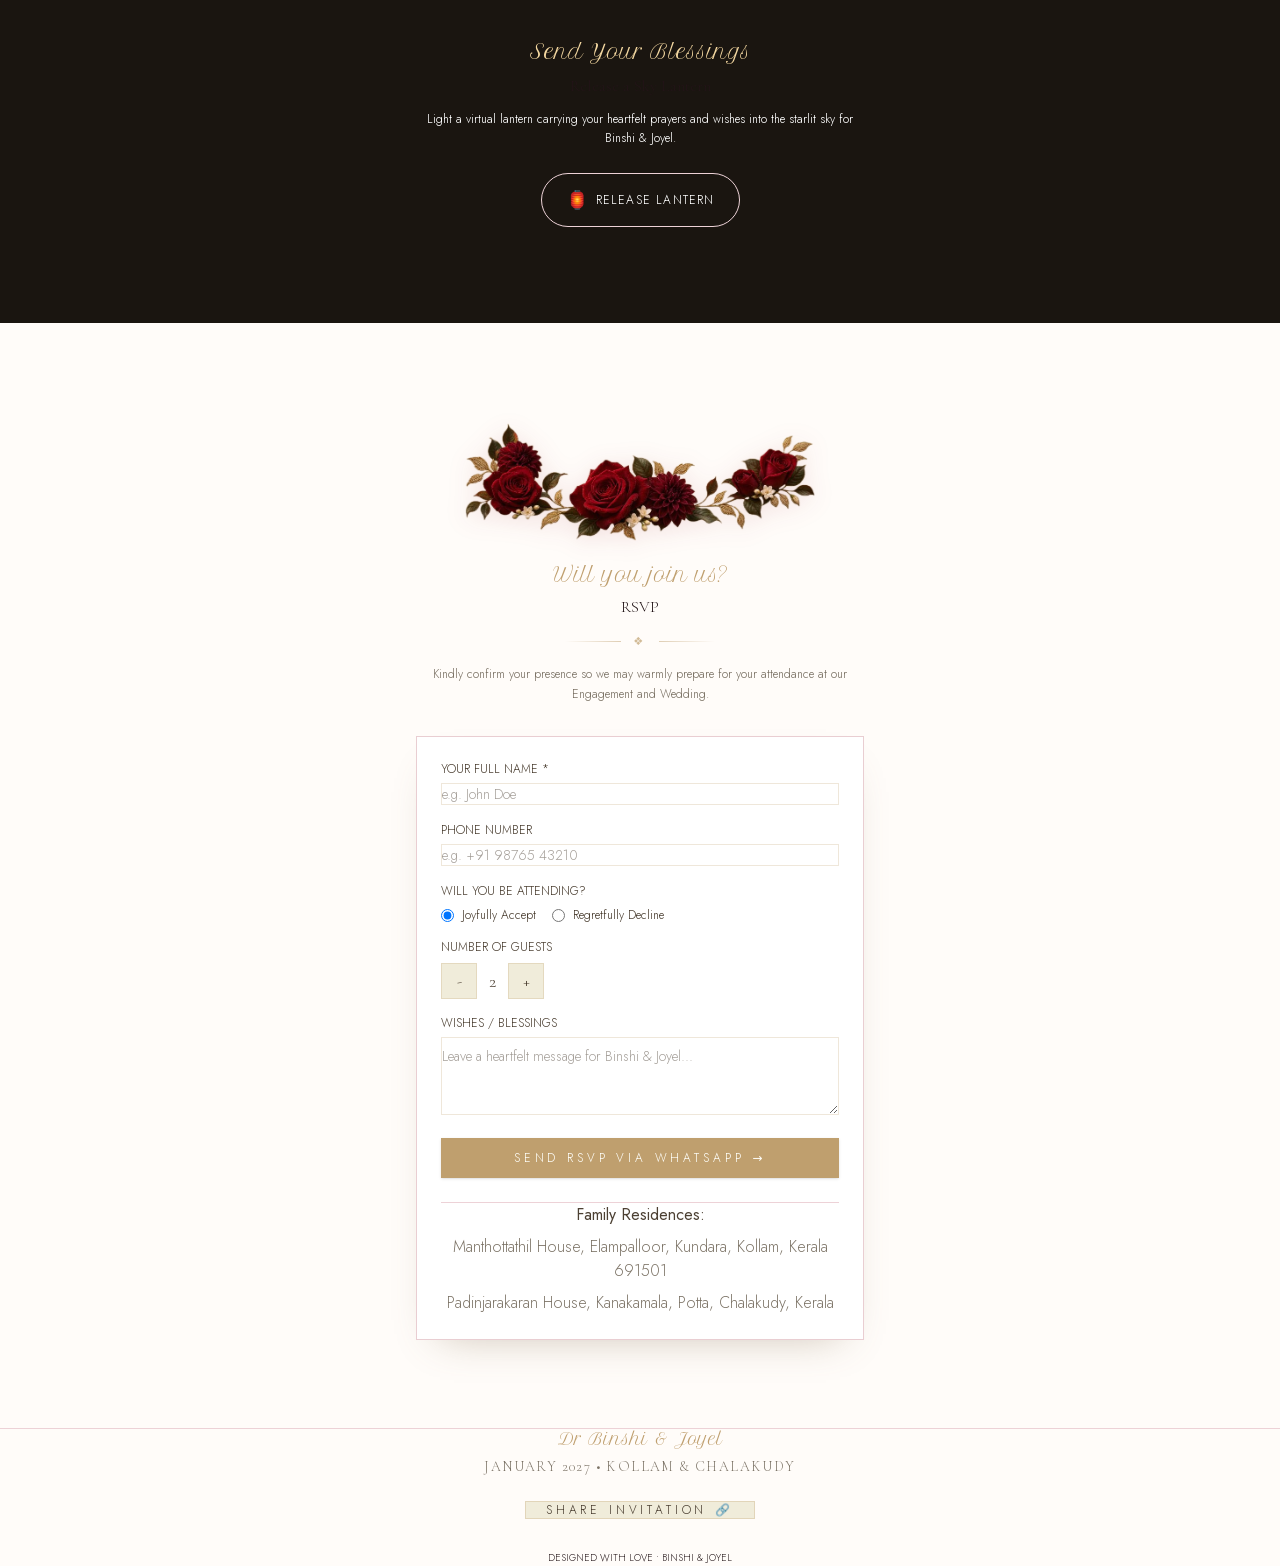
==== commit 1d325414: "Restore bride and groom illustration to original Seashell Vows size and placement" ====
--- a/index.html
+++ b/index.html
@@ -276,15 +276,7 @@
         text-shadow: 0 3px 14px rgba(0, 0, 0, 0.95) !important;
       }
 
-      /* Engagement couple illustration & names */
-      .couple-illustration {
-        width: 48px !important;
-        max-width: 48px !important;
-        height: auto !important;
-        max-height: 8.5svh !important;
-        object-fit: contain !important;
-        filter: drop-shadow(0 8px 16px rgba(92, 80, 68, 0.12));
-      }
+      /* Engagement couple names */
       .engagement-names-h1 {
         font-family: 'Cormorant Garamond', Georgia, serif !important;
         font-size: clamp(2.6rem, 8.5vw, 4.2rem) !important;
@@ -430,7 +422,7 @@
       <!-- ========================================================================= -->
       <!-- PART 1: ENGAGEMENT HERO (OG TEMPLATE IMAGE SIZING & GRAND NAMES)          -->
       <!-- ========================================================================= -->
-      <header class="relative min-h-[100svh] overflow-hidden paper flex flex-col justify-between">
+      <header class="relative min-h-[100svh] overflow-hidden paper">
         <!-- Watercolor Arch Background (OG Template Structure) -->
         <div class="absolute inset-x-0 top-0 h-[78svh]" style="transform:translate3d(0, 0px, 0);will-change:transform">
           <img
@@ -463,20 +455,18 @@
           style="animation-delay:1.4s;transform:translate3d(0, 0px, 0)"
         />
 
-        <!-- Bride & Groom Walking Illustration (Delicate compact sizing: dainty & refined in upper arch) -->
-        <div class="relative w-full flex justify-center pt-[7svh] sm:pt-[8svh] z-10 pointer-events-none">
-          <img
-            src="seashell-vows/editable/assets/couple-walking.png"
-            alt="Bride and groom walking hand in hand"
-            width="1024"
-            height="1536"
-            class="couple-illustration animate-bloom"
-            style="width: 48px !important; max-width: 48px !important; max-height: 8.5svh !important; height: auto !important; object-fit: contain !important; filter: drop-shadow(0 8px 16px rgba(92,80,68,0.12));"
-          />
-        </div>
+        <!-- Bride & Groom Walking Illustration (Exact OG Seashell Vows Size & Placement) -->
+        <img
+          src="seashell-vows/editable/assets/couple-walking.png"
+          alt="Bride and groom walking hand in hand"
+          width="1024"
+          height="1536"
+          class="pointer-events-none absolute bottom-[28%] left-1/2 w-[64%] max-w-[300px] -translate-x-1/2 object-contain animate-bloom drop-shadow-[0_18px_28px_rgba(92,80,68,0.18)]"
+          style="transform:translate3d(-50%, 0px, 0)"
+        />
 
         <!-- Typography & Engagement Details (In Center, Grand Big & Bold: Joyel Paul Weds Dr. Binshi Biju) -->
-        <div class="relative z-20 flex flex-col items-center justify-end px-6 pb-8 sm:pb-12 text-center">
+        <div class="relative z-20 flex min-h-[100svh] flex-col items-center justify-end px-6 pb-8 sm:pb-12 text-center" style="transform:translate3d(0, 0px, 0)">
           <!-- Delicate tagline -->
           <p class="script text-base sm:text-lg text-primary animate-ink font-normal mb-1.5" style="animation-delay:0.4s">
             Together with our families
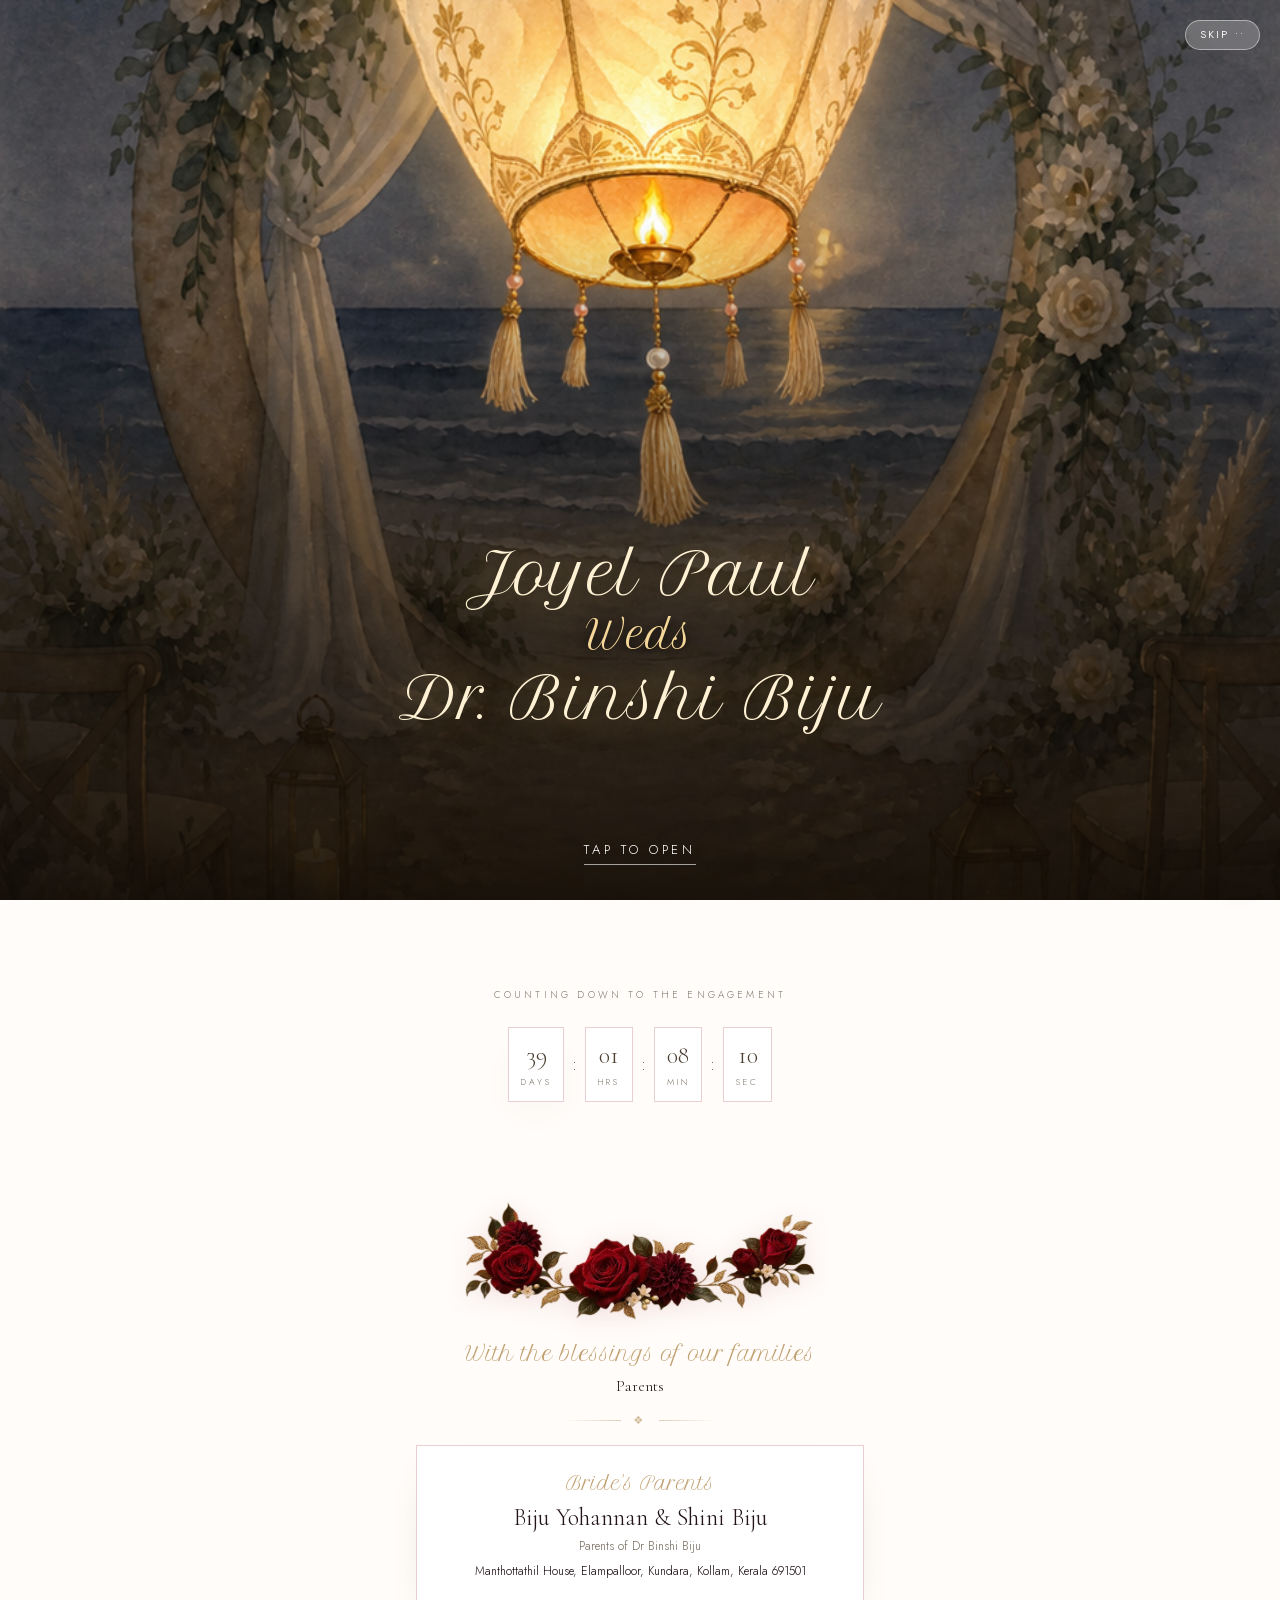
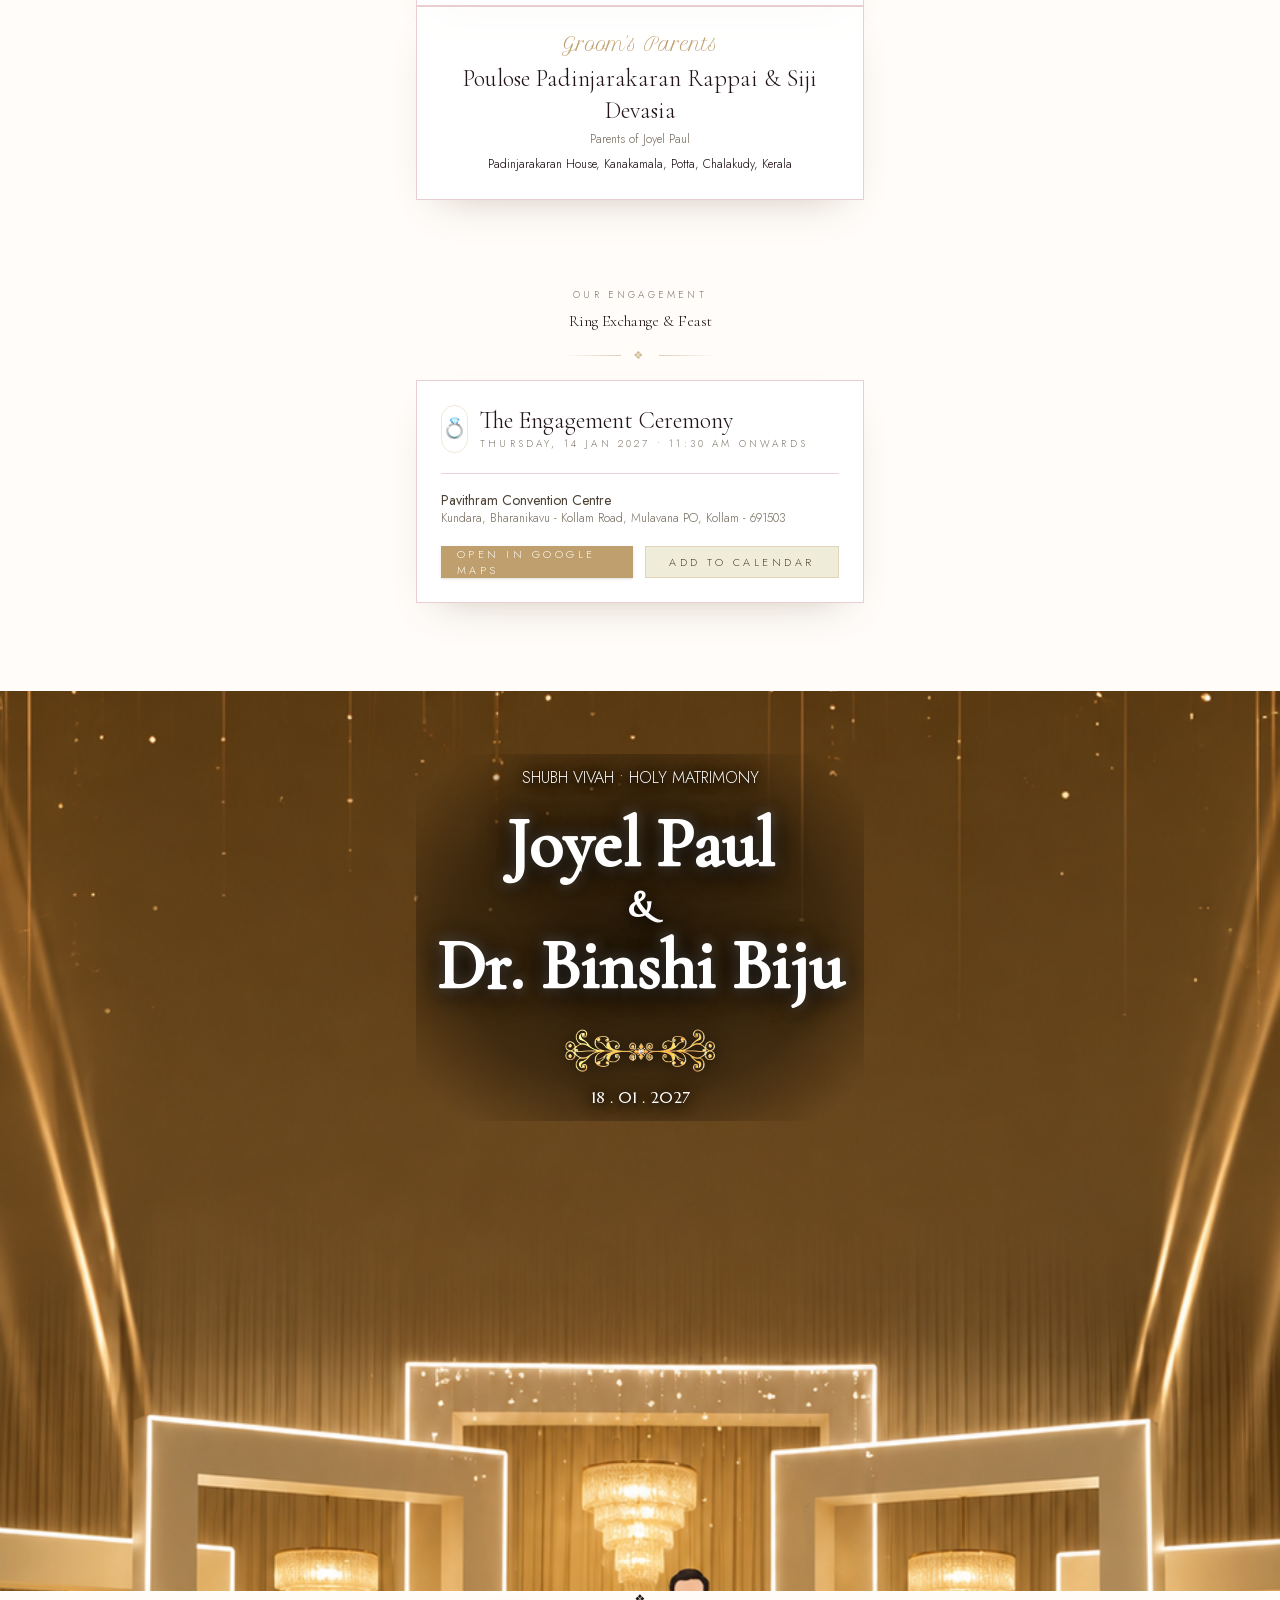
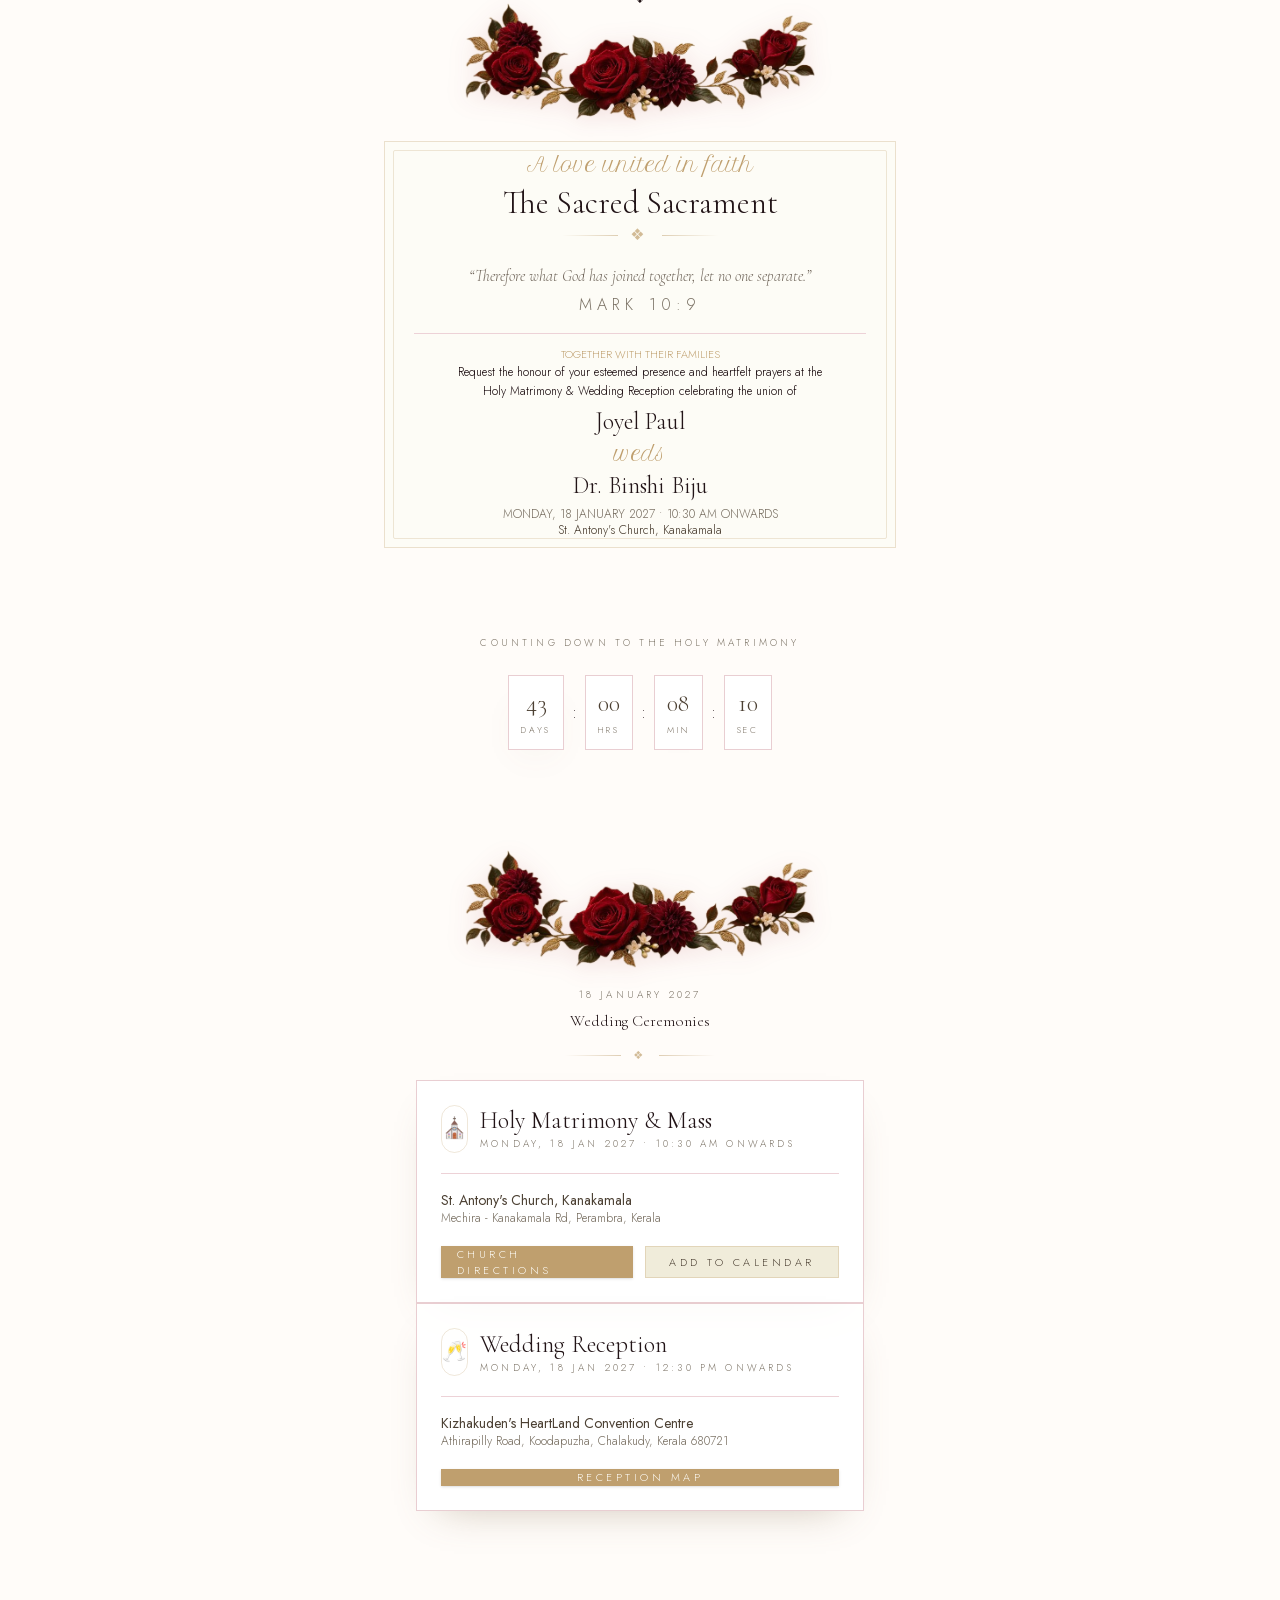
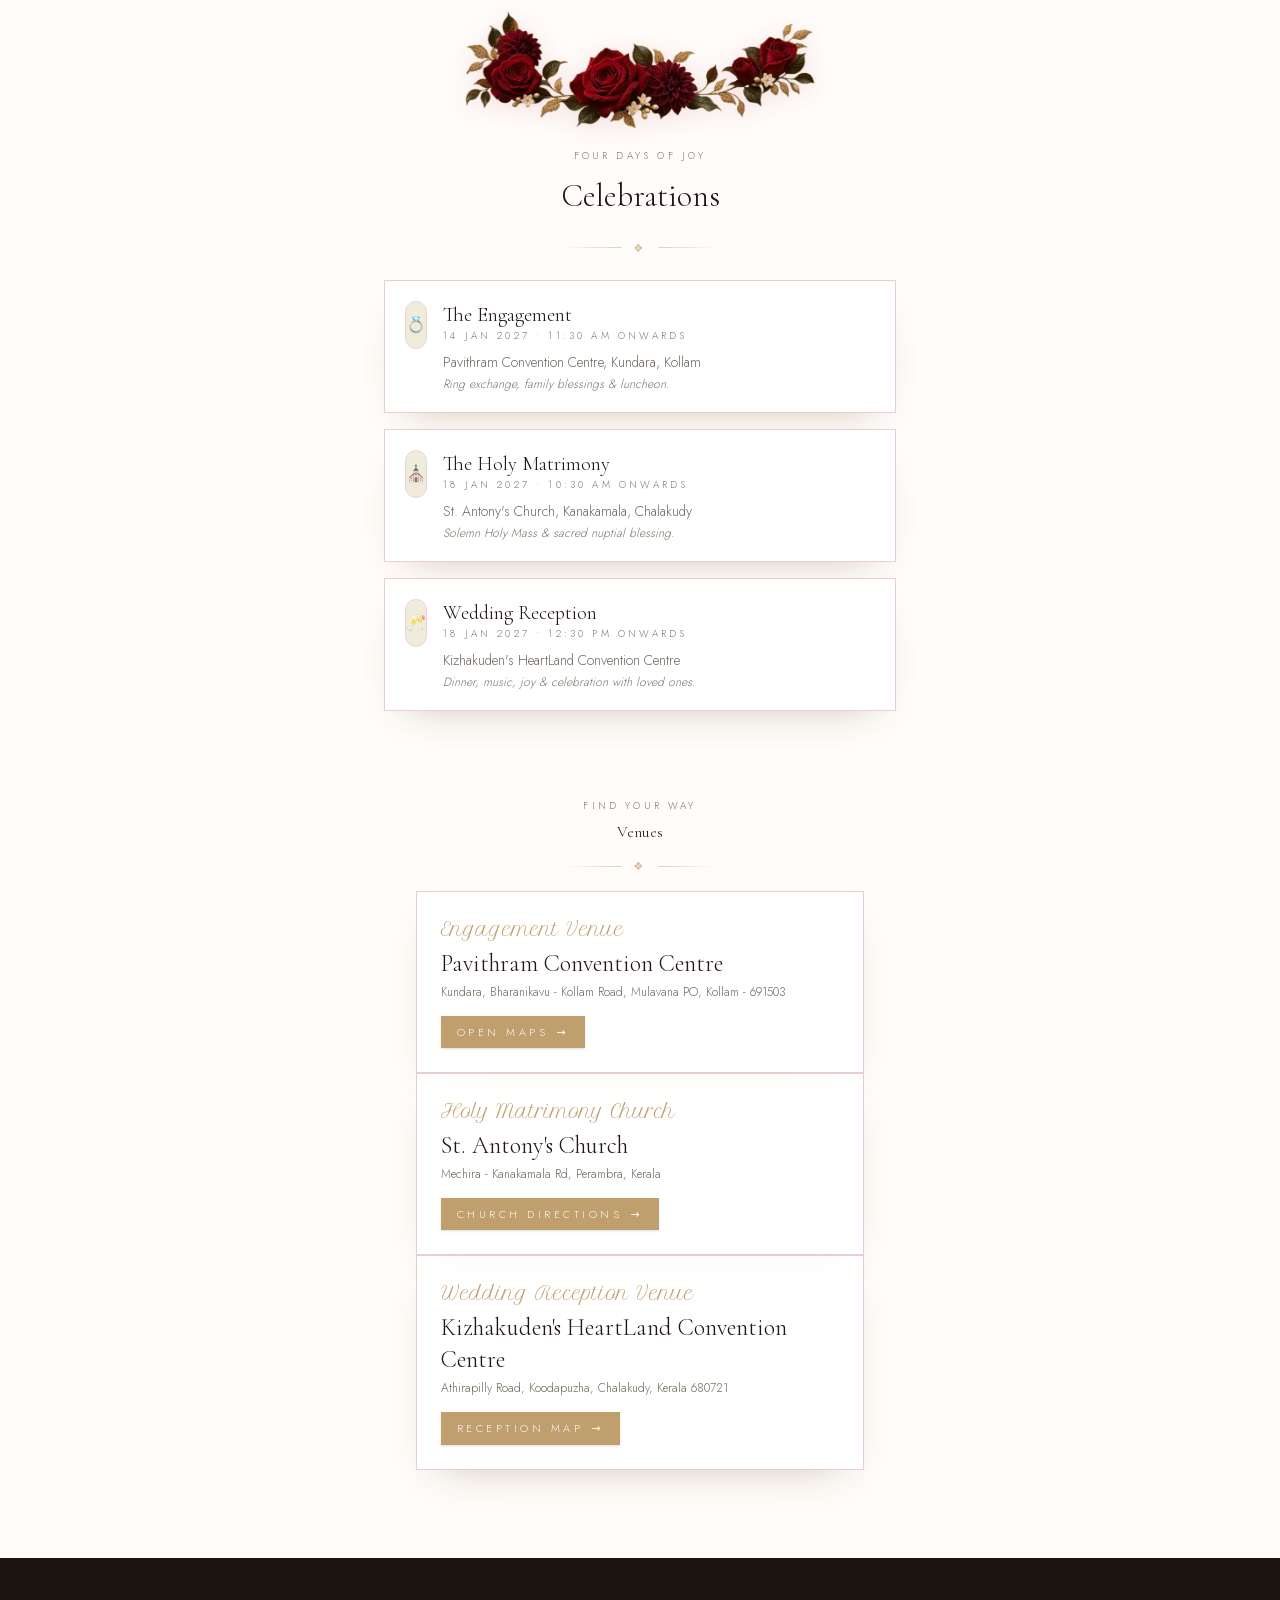
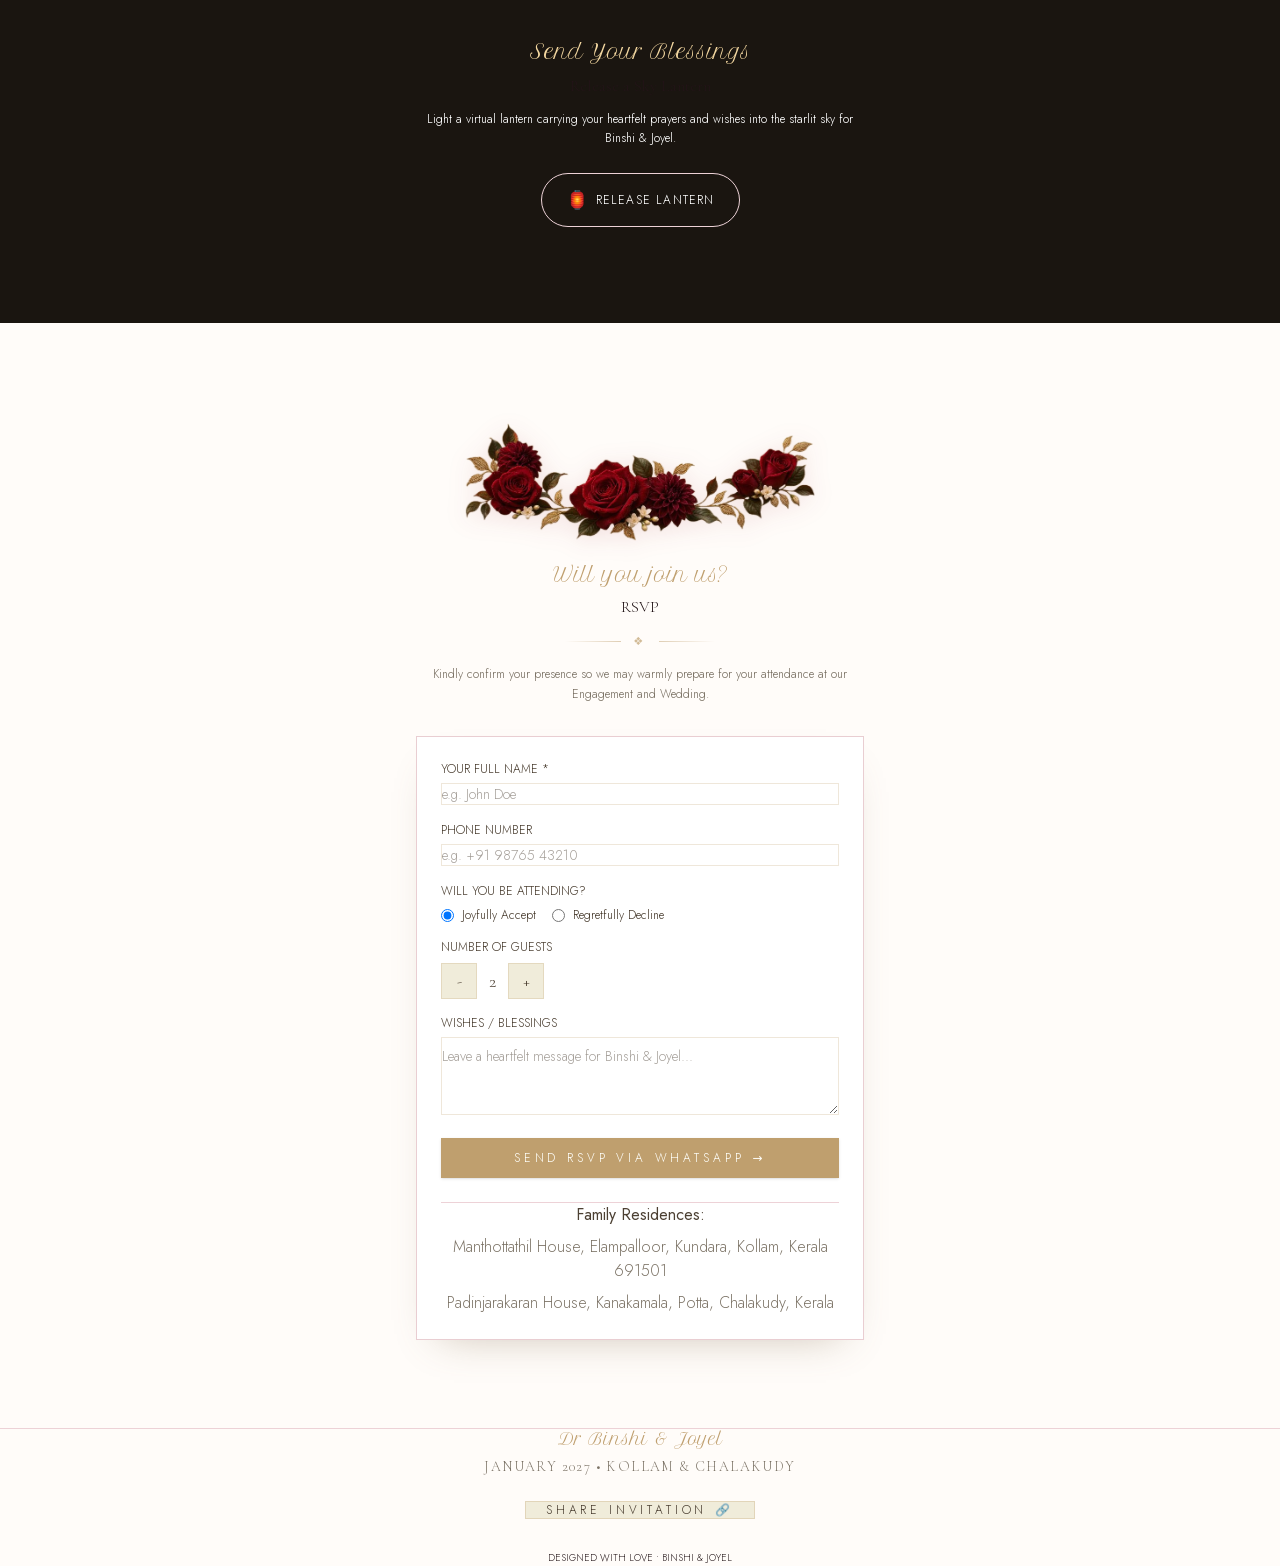
==== commit b0a058e5: "Change 'Together with our families' font color to deep dark rosewood with crisp white outline for hi" ====
--- a/index.html
+++ b/index.html
@@ -276,7 +276,17 @@
         text-shadow: 0 3px 14px rgba(0, 0, 0, 0.95) !important;
       }
 
-      /* Engagement couple names */
+      /* Engagement couple names & tagline */
+      .together-families-tagline {
+        font-family: 'Petit Formal Script', cursive !important;
+        font-size: clamp(1.15rem, 3.8vw, 1.45rem) !important;
+        font-weight: 600 !important;
+        color: #221417 !important;
+        -webkit-text-fill-color: #221417 !important;
+        text-shadow: 0 1px 2px rgba(255, 255, 255, 0.95), 0 0 6px rgba(255, 255, 255, 0.9) !important;
+        display: block;
+        margin-bottom: 0.35rem !important;
+      }
       .engagement-names-h1 {
         font-family: 'Cormorant Garamond', Georgia, serif !important;
         font-size: clamp(2.6rem, 8.5vw, 4.2rem) !important;
@@ -467,8 +477,8 @@
 
         <!-- Typography & Engagement Details (In Center, Grand Big & Bold: Joyel Paul Weds Dr. Binshi Biju) -->
         <div class="relative z-20 flex min-h-[100svh] flex-col items-center justify-end px-6 pb-8 sm:pb-12 text-center" style="transform:translate3d(0, 0px, 0)">
-          <!-- Delicate tagline -->
-          <p class="script text-base sm:text-lg text-primary animate-ink font-normal mb-1.5" style="animation-delay:0.4s">
+          <!-- Delicate tagline (Dark high-contrast font color for crisp visibility) -->
+          <p class="together-families-tagline script animate-ink mb-2" style="font-family: 'Petit Formal Script', cursive !important; font-size: clamp(1.15rem, 3.8vw, 1.45rem) !important; font-weight: 600 !important; color: #221417 !important; -webkit-text-fill-color: #221417 !important; text-shadow: 0 1px 2px rgba(255, 255, 255, 0.95), 0 0 6px rgba(255, 255, 255, 0.9) !important; animation-delay:0.4s;">
             Together with our families
           </p>
           <!-- Big and bold names in center: Joyel Paul Weds Dr. Binshi Biju (Explicit inline font size) -->
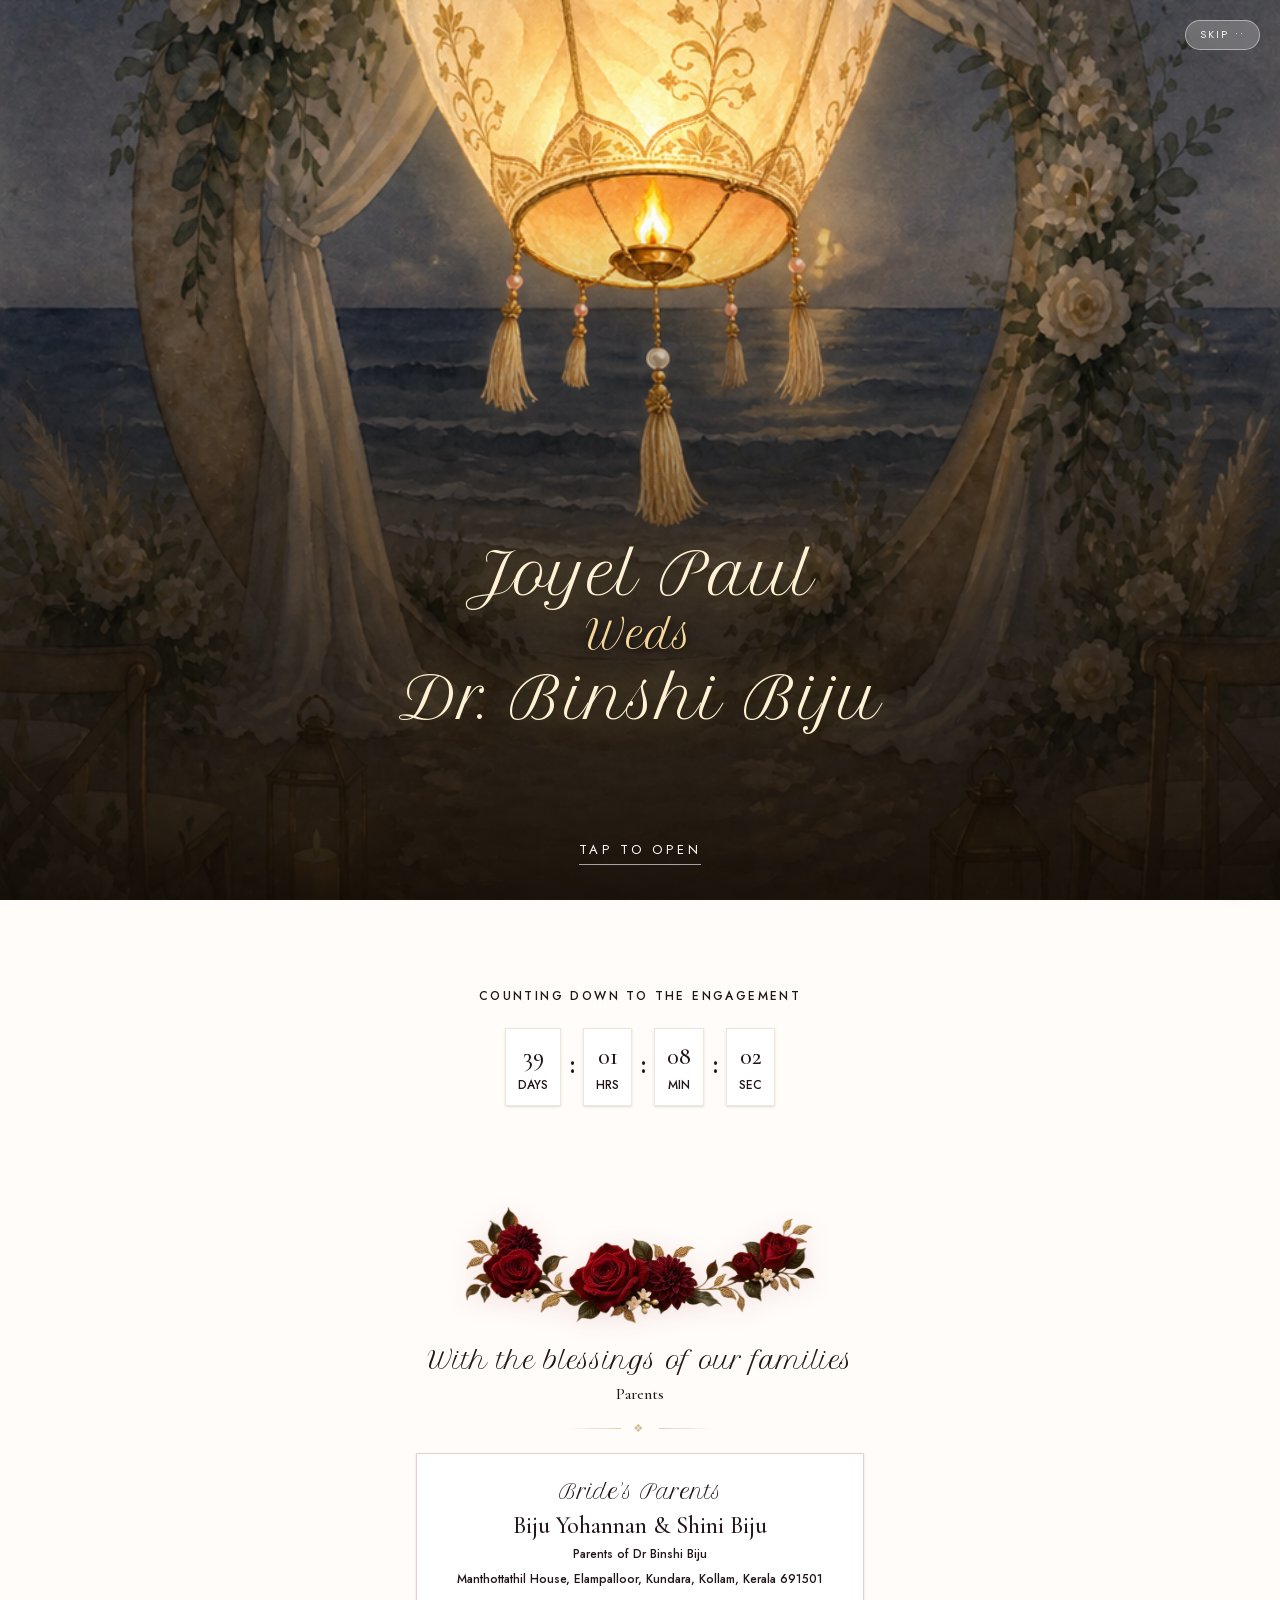
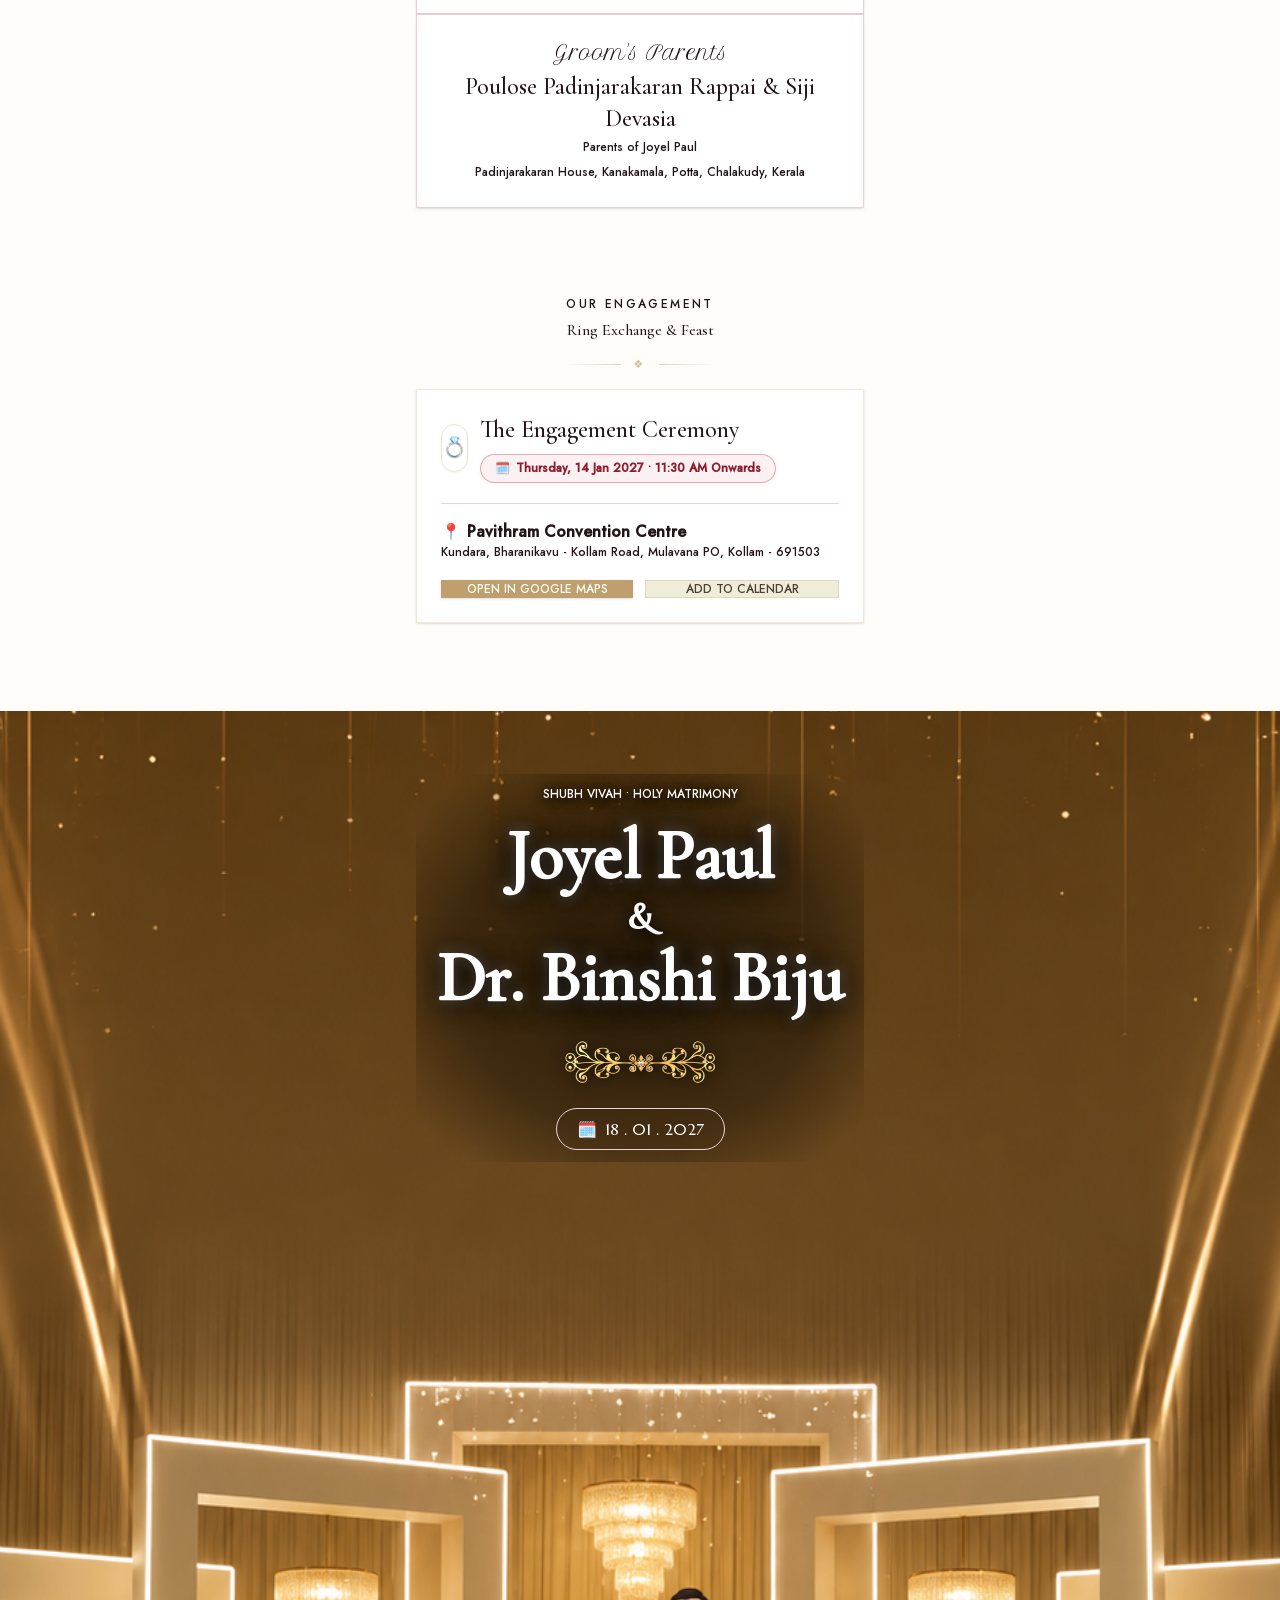
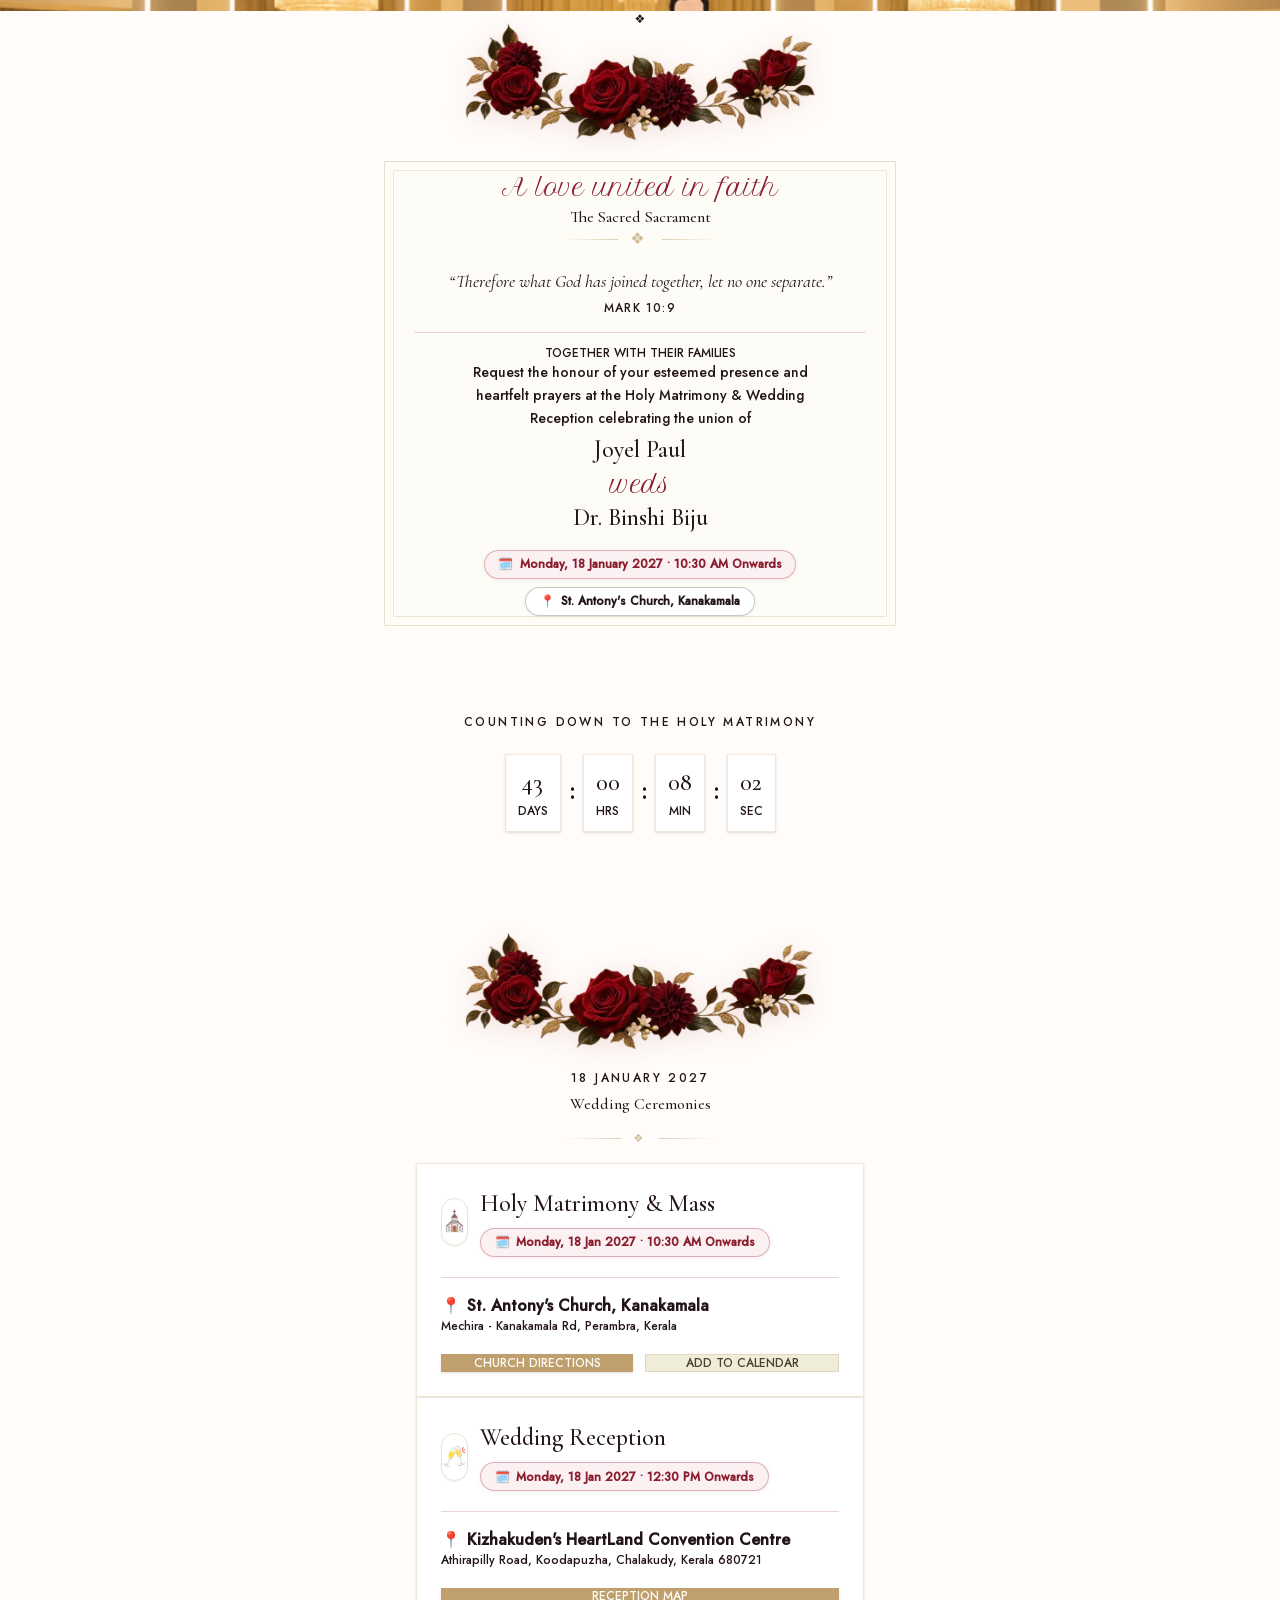
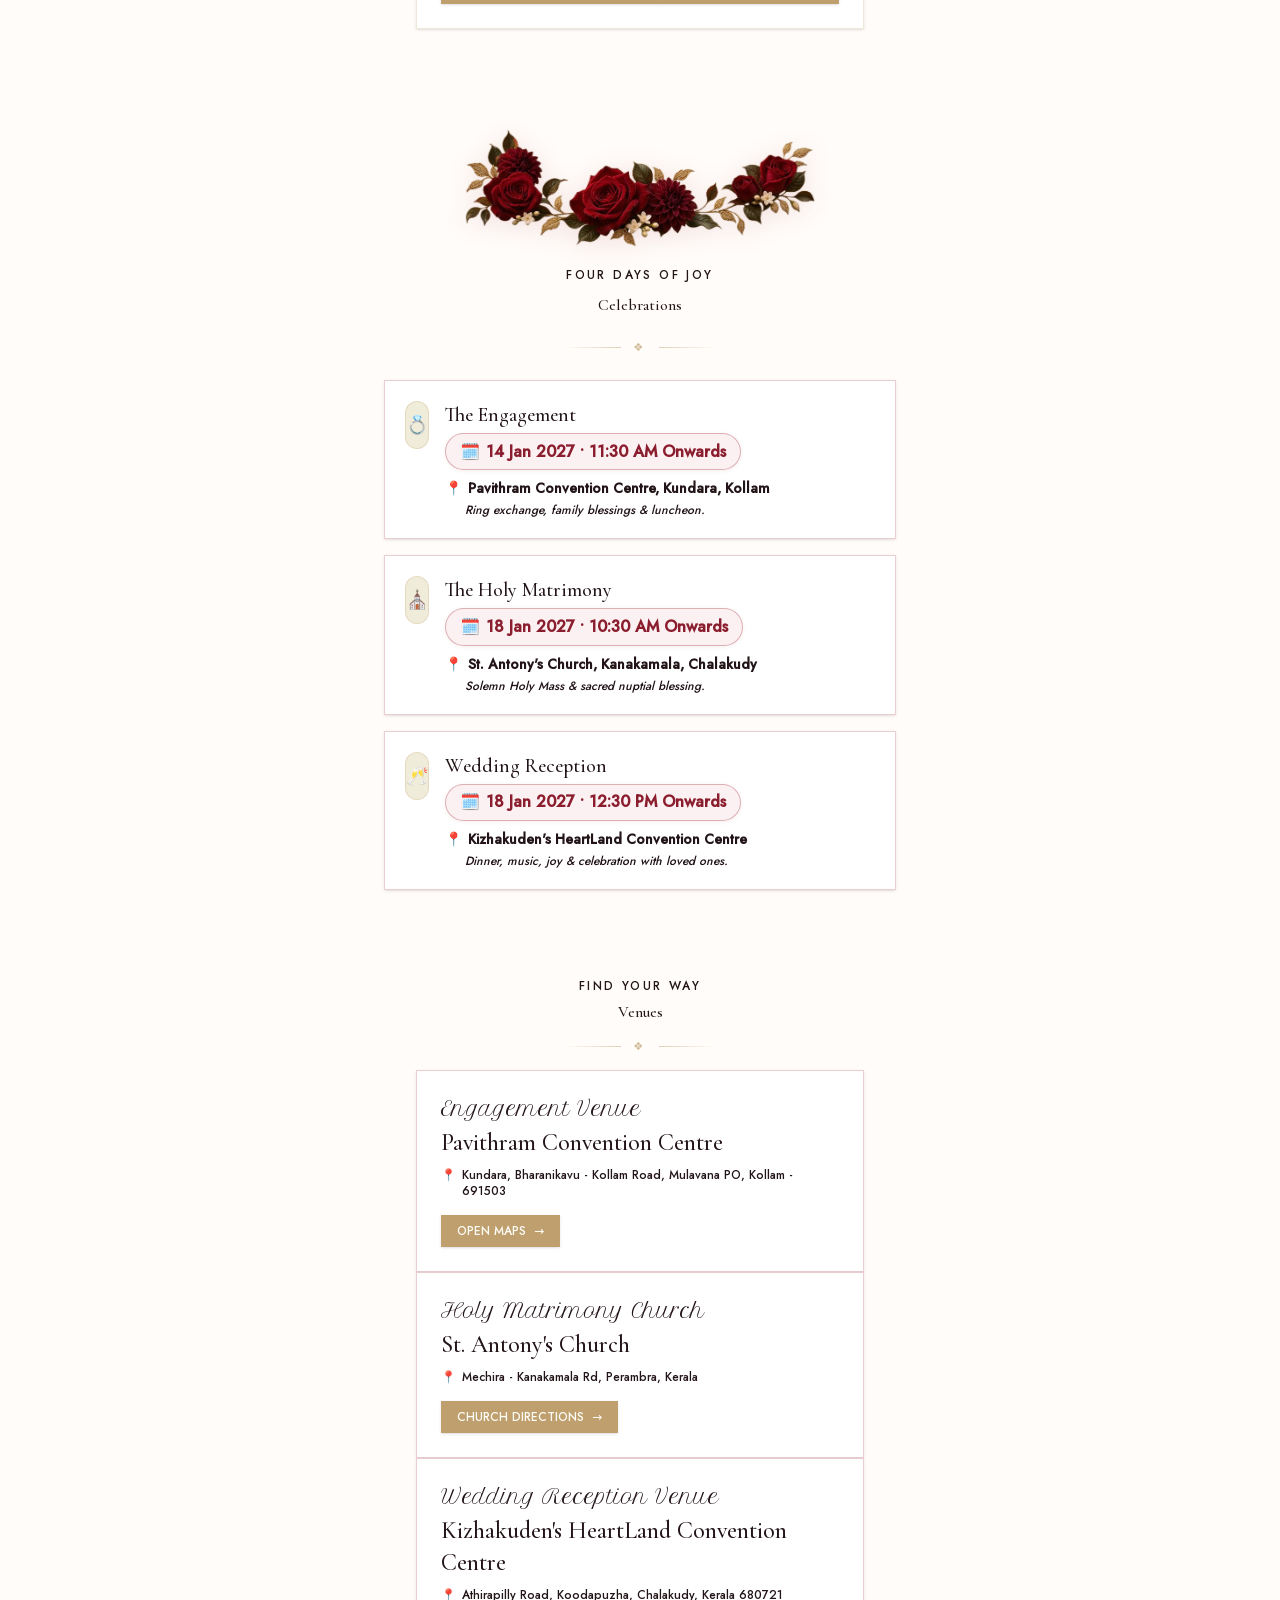
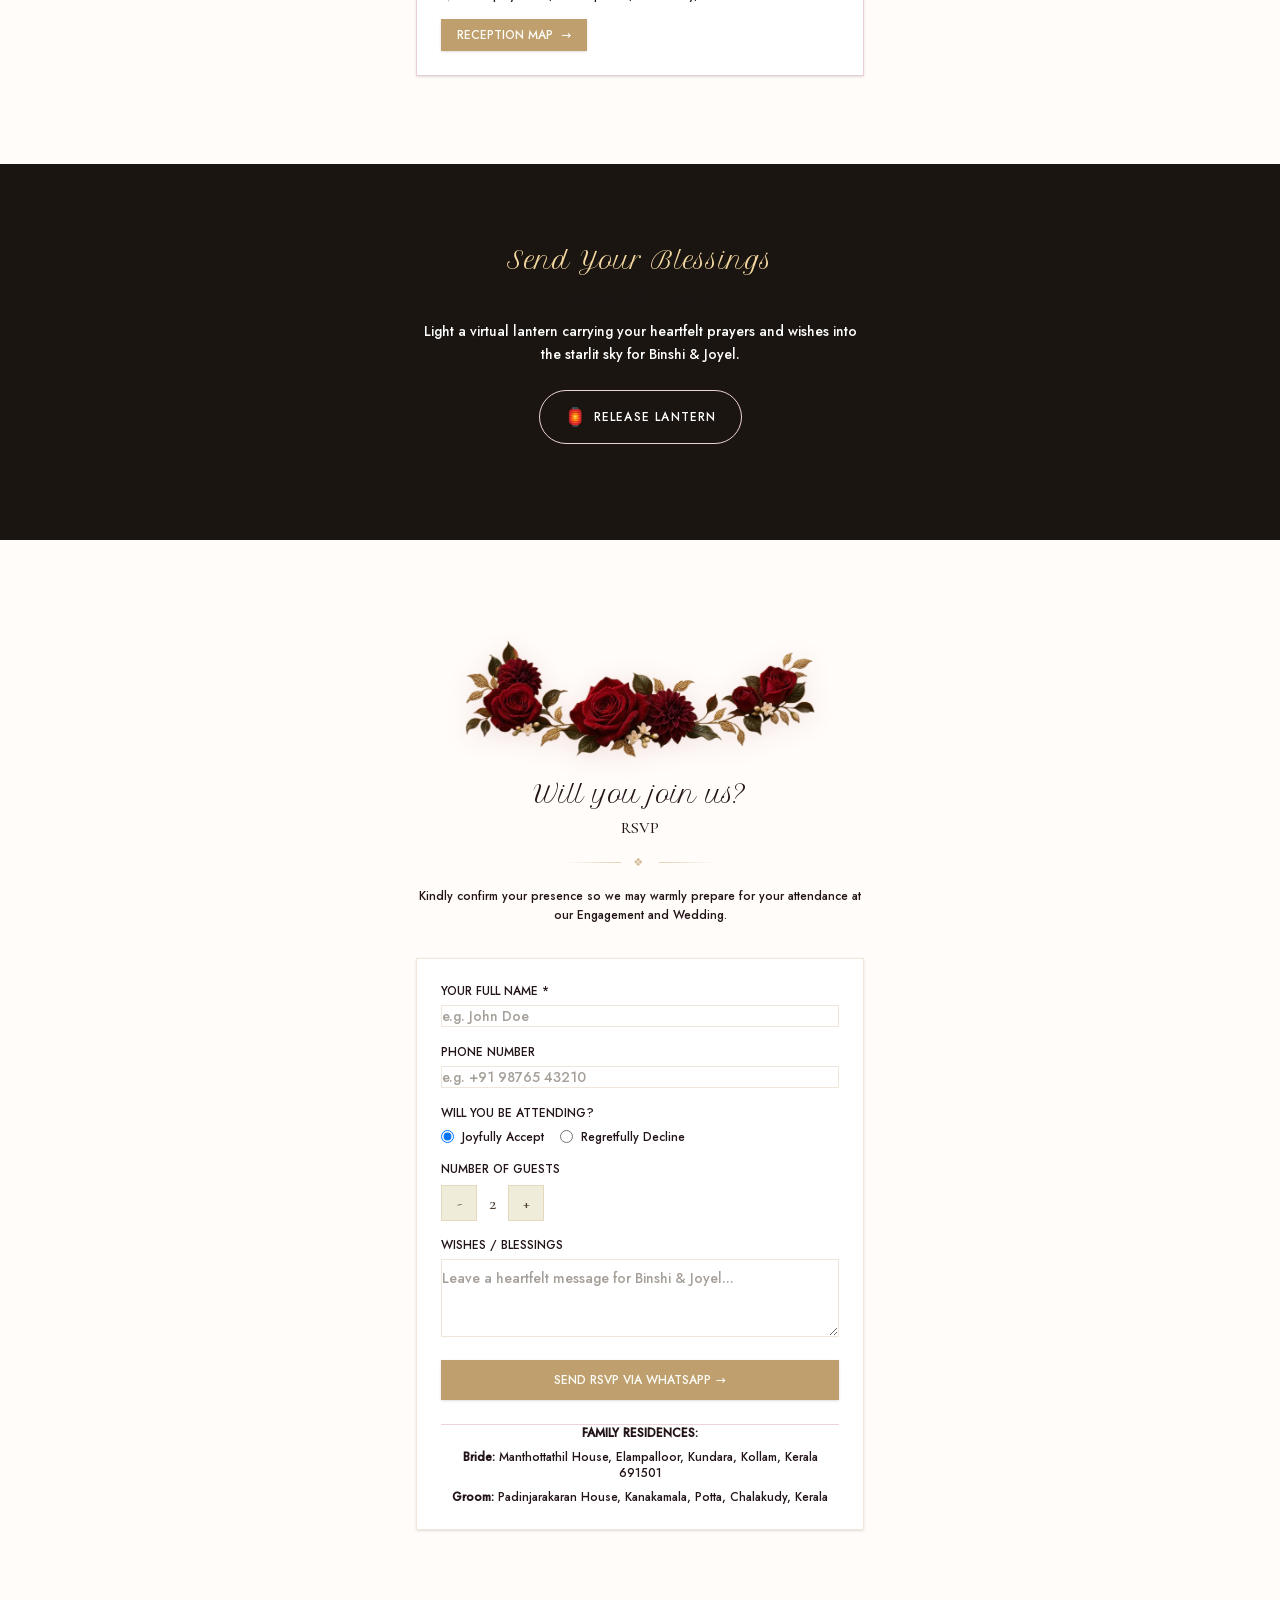
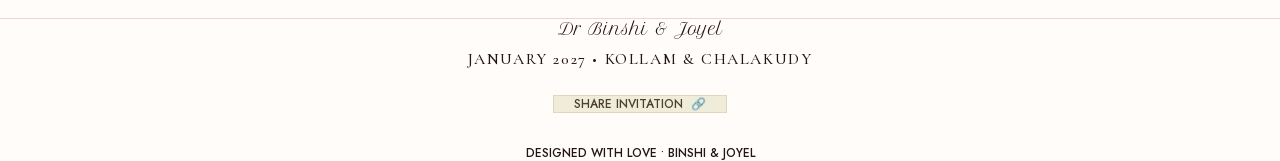
==== commit f2346f28: "Fix faint fonts across all sections and prominently highlight date and location" ====
--- a/index.html
+++ b/index.html
@@ -50,7 +50,7 @@
         --color-primary-foreground: #ffffff;
         --color-secondary: #fcf1f2; /* Soft Rose Blush Tint */
         --color-muted: #fcf1f2;
-        --color-muted-foreground: #7e5a62; /* Rosewood Muted Tone */
+        --color-muted-foreground: #4a2c35; /* Crisp readable Rosewood Tone */
         --color-border: #edd2d7; /* Delicate Rose Gold / Blush Border */
         --color-rose: #b82d43;
         --color-sage: #9ca38f;
@@ -60,31 +60,71 @@
         background-color: var(--color-background);
         color: var(--color-foreground);
         font-family: var(--font-body);
-        font-weight: 300;
+        font-weight: 400;
         margin: 0;
         padding: 0;
         overflow-x: hidden;
         -webkit-font-smoothing: antialiased;
       }
 
-      /* Heading typography: light, elegant, serif, never bold */
+      /* Heading typography: refined, clear, legible */
       h1, h2, h3, h4 {
         font-family: var(--font-display);
-        font-weight: 300;
+        font-weight: 500;
         color: var(--color-foreground);
       }
 
       .font-display {
         font-family: 'Cormorant Garamond', Georgia, serif !important;
-        font-weight: 300;
+        font-weight: 500;
       }
       .script {
         font-family: 'Petit Formal Script', cursive !important;
-        font-weight: 400;
+        font-weight: 500;
       }
       .font-body {
         font-family: 'Jost', system-ui, -apple-system, sans-serif !important;
-        font-weight: 300;
+        font-weight: 450;
+      }
+      .font-light {
+        font-weight: 450 !important;
+      }
+      .text-muted-foreground {
+        color: #4a2c35 !important;
+        font-weight: 450 !important;
+      }
+      .text-primary {
+        color: #9b2234 !important;
+      }
+
+      /* Date & Location Highlight Badges */
+      .badge-date {
+        display: inline-flex;
+        align-items: center;
+        gap: 0.4rem;
+        background: #fcf1f2;
+        border: 1px solid rgba(155, 34, 52, 0.32);
+        color: #8b1e2e !important;
+        -webkit-text-fill-color: #8b1e2e !important;
+        font-family: 'Jost', system-ui, sans-serif !important;
+        font-weight: 600 !important;
+        border-radius: 9999px;
+        padding: 0.35rem 0.85rem;
+        box-shadow: 0 1px 4px rgba(155, 34, 52, 0.08);
+      }
+      .badge-location {
+        display: inline-flex;
+        align-items: center;
+        gap: 0.4rem;
+        background: #ffffff;
+        border: 1px solid rgba(34, 20, 23, 0.24);
+        color: #221417 !important;
+        -webkit-text-fill-color: #221417 !important;
+        font-family: 'Jost', system-ui, sans-serif !important;
+        font-weight: 600 !important;
+        border-radius: 9999px;
+        padding: 0.35rem 0.85rem;
+        box-shadow: 0 1px 4px rgba(0, 0, 0, 0.05);
       }
 
       /* Opener Gate Modal */
@@ -242,11 +282,11 @@
       }
       .gilded-first-page .font-display {
         font-family: 'Cormorant Garamond', Georgia, serif !important;
-        font-weight: 300;
+        font-weight: 500;
       }
       .gilded-first-page .font-body {
         font-family: 'Jost', system-ui, sans-serif !important;
-        font-weight: 300;
+        font-weight: 450;
       }
 
       /* All writings in Gilded Hall first page strictly pure white & Grand typography */
@@ -276,6 +316,7 @@
         text-shadow: 0 3px 14px rgba(0, 0, 0, 0.95) !important;
       }
 
+      /* Engagement couple names */
       /* Engagement couple names & tagline */
       .together-families-tagline {
         font-family: 'Petit Formal Script', cursive !important;
@@ -487,44 +528,49 @@
             <span class="engagement-weds script block text-primary my-1 font-bold" style="font-family: 'Petit Formal Script', cursive !important; font-size: clamp(1.6rem, 5vw, 2.5rem) !important;">Weds</span>
             Dr. Binshi Biju
           </h1>
-          <p class="mt-3 font-body text-[0.66rem] sm:text-[0.72rem] uppercase tracking-airy text-muted-foreground animate-ink font-light" style="animation-delay:1s">
-            Thursday, 14 January 2027 &bull; 11:30 AM Onwards
-          </p>
-          <p class="mt-1 font-body text-[0.66rem] sm:text-[0.72rem] uppercase tracking-airy text-muted-foreground animate-ink font-light" style="animation-delay:1.15s">
-            Pavithram Convention Centre &bull; Kundara, Kollam
-          </p>
+          <!-- Highlighted Date & Location Badges (Prominent, High-Contrast & Clear) -->
+          <div class="mt-4 flex flex-col items-center gap-2 animate-ink" style="animation-delay:1s">
+            <span class="badge-date text-xs sm:text-sm font-semibold tracking-wide">
+              <span>🗓️</span>
+              <span>Thursday, 14 January 2027 &bull; 11:30 AM Onwards</span>
+            </span>
+            <span class="badge-location text-xs sm:text-sm font-semibold tracking-wide">
+              <span>📍</span>
+              <span>Pavithram Convention Centre &bull; Kundara, Kollam</span>
+            </span>
+          </div>
         </div>
       </header>
 
       <!-- SPACE BETWEEN PAGES -->
       <div class="page-spacer"></div>
 
-      <!-- Engagement Countdown (Delicate light numbers, no harsh bold) -->
+      <!-- Engagement Countdown (Clear, prominent numerals & labels) -->
       <section class="px-6 py-12 sm:py-16">
         <div class="reveal">
-          <p class="text-center font-body text-[0.62rem] uppercase tracking-airy text-muted-foreground font-light">
+          <p class="text-center font-body text-xs sm:text-sm uppercase tracking-[0.2em] text-[#8b1e2e] font-bold">
             Counting down to the Engagement
           </p>
           <div class="mt-6">
             <div class="flex items-center justify-center gap-2 sm:gap-3 text-center">
-              <div class="card-soft min-w-[4.4rem] px-3 py-3 rounded-sm border border-primary/20">
-                <span id="engDays" class="font-display text-2xl sm:text-3xl font-light text-foreground">00</span>
-                <span class="block font-body text-[0.55rem] uppercase tracking-airy text-muted-foreground mt-1 font-light">Days</span>
-              </div>
-              <span class="text-primary/50 font-serif text-lg font-light">:</span>
-              <div class="card-soft min-w-[4.4rem] px-3 py-3 rounded-sm border border-primary/20">
-                <span id="engHours" class="font-display text-2xl sm:text-3xl font-light text-foreground">00</span>
-                <span class="block font-body text-[0.55rem] uppercase tracking-airy text-muted-foreground mt-1 font-light">Hrs</span>
-              </div>
-              <span class="text-primary/50 font-serif text-lg font-light">:</span>
-              <div class="card-soft min-w-[4.4rem] px-3 py-3 rounded-sm border border-primary/20">
-                <span id="engMins" class="font-display text-2xl sm:text-3xl font-light text-foreground">00</span>
-                <span class="block font-body text-[0.55rem] uppercase tracking-airy text-muted-foreground mt-1 font-light">Min</span>
-              </div>
-              <span class="text-primary/50 font-serif text-lg font-light">:</span>
-              <div class="card-soft min-w-[4.4rem] px-3 py-3 rounded-sm border border-primary/20">
-                <span id="engSecs" class="font-display text-2xl sm:text-3xl font-light text-foreground">00</span>
-                <span class="block font-body text-[0.55rem] uppercase tracking-airy text-muted-foreground mt-1 font-light">Sec</span>
+              <div class="card-soft min-w-[4.6rem] px-3 py-3 rounded-sm border border-primary/25 shadow-sm">
+                <span id="engDays" class="font-display text-2xl sm:text-3xl font-bold text-[#221417]">00</span>
+                <span class="block font-body text-xs uppercase tracking-wider text-[#4a2c35] mt-1 font-bold">Days</span>
+              </div>
+              <span class="text-[#8b1e2e] font-serif text-xl font-bold">:</span>
+              <div class="card-soft min-w-[4.6rem] px-3 py-3 rounded-sm border border-primary/25 shadow-sm">
+                <span id="engHours" class="font-display text-2xl sm:text-3xl font-bold text-[#221417]">00</span>
+                <span class="block font-body text-xs uppercase tracking-wider text-[#4a2c35] mt-1 font-bold">Hrs</span>
+              </div>
+              <span class="text-[#8b1e2e] font-serif text-xl font-bold">:</span>
+              <div class="card-soft min-w-[4.6rem] px-3 py-3 rounded-sm border border-primary/25 shadow-sm">
+                <span id="engMins" class="font-display text-2xl sm:text-3xl font-bold text-[#221417]">00</span>
+                <span class="block font-body text-xs uppercase tracking-wider text-[#4a2c35] mt-1 font-bold">Min</span>
+              </div>
+              <span class="text-[#8b1e2e] font-serif text-xl font-bold">:</span>
+              <div class="card-soft min-w-[4.6rem] px-3 py-3 rounded-sm border border-primary/25 shadow-sm">
+                <span id="engSecs" class="font-display text-2xl sm:text-3xl font-bold text-[#221417]">00</span>
+                <span class="block font-body text-xs uppercase tracking-wider text-[#4a2c35] mt-1 font-bold">Sec</span>
               </div>
             </div>
           </div>
@@ -534,7 +580,7 @@
       <!-- SPACE BETWEEN PAGES -->
       <div class="page-spacer"></div>
 
-      <!-- Parents Blessing Section (Airy, elegant light typography) -->
+      <!-- Parents Blessing Section (Prominent, beautiful typography) -->
       <section class="relative px-7 py-12 sm:py-16">
         <div class="reveal">
           <!-- Flower Page Border -->
@@ -543,8 +589,8 @@
           </div>
 
           <div class="text-center">
-            <p class="script text-xl text-primary font-normal">With the blessings of our families</p>
-            <h2 class="mt-2 font-display text-[2.2rem] leading-tight text-foreground font-light">Parents</h2>
+            <p class="script text-2xl sm:text-3xl text-[#8b1e2e] font-semibold">With the blessings of our families</p>
+            <h2 class="mt-2 font-display text-3xl sm:text-4xl leading-tight text-[#221417] font-bold">Parents</h2>
             <div class="flex items-center justify-center gap-3 py-4 text-primary/70">
               <span class="h-px w-14 bg-gradient-to-r from-transparent to-primary/50"></span>
               <span class="text-[0.7rem] tracking-airy">❖</span>
@@ -554,29 +600,29 @@
 
           <div class="mx-auto max-w-md space-y-5">
             <!-- Bride's Parents -->
-            <div class="card-soft p-6 rounded-sm border border-primary/15 text-center">
-              <span class="script text-lg text-primary block font-normal">Bride's Parents</span>
-              <h3 class="font-display text-2xl text-foreground mt-1 font-light">
+            <div class="card-soft p-6 rounded-sm border border-primary/20 text-center shadow-sm">
+              <span class="script text-xl text-[#8b1e2e] block font-semibold">Bride's Parents</span>
+              <h3 class="font-display text-2xl sm:text-3xl text-[#221417] mt-1 font-bold">
                 Biju Yohannan &amp; Shini Biju
               </h3>
-              <p class="text-xs text-muted-foreground mt-1 font-body font-light">
+              <p class="text-xs sm:text-sm text-[#4a2c35] mt-1 font-body font-bold">
                 Parents of Dr Binshi Biju
               </p>
-              <p class="text-xs text-foreground/75 mt-2 font-body font-light leading-relaxed">
+              <p class="text-xs sm:text-sm text-[#221417] mt-2 font-body font-medium leading-relaxed">
                 Manthottathil House, Elampalloor, Kundara, Kollam, Kerala 691501
               </p>
             </div>
 
             <!-- Groom's Parents -->
-            <div class="card-soft p-6 rounded-sm border border-primary/15 text-center">
-              <span class="script text-lg text-primary block font-normal">Groom's Parents</span>
-              <h3 class="font-display text-2xl text-foreground mt-1 font-light">
+            <div class="card-soft p-6 rounded-sm border border-primary/20 text-center shadow-sm">
+              <span class="script text-xl text-[#8b1e2e] block font-semibold">Groom's Parents</span>
+              <h3 class="font-display text-2xl sm:text-3xl text-[#221417] mt-1 font-bold">
                 Poulose Padinjarakaran Rappai &amp; Siji Devasia
               </h3>
-              <p class="text-xs text-muted-foreground mt-1 font-body font-light">
+              <p class="text-xs sm:text-sm text-[#4a2c35] mt-1 font-body font-bold">
                 Parents of Joyel Paul
               </p>
-              <p class="text-xs text-foreground/75 mt-2 font-body font-light leading-relaxed">
+              <p class="text-xs sm:text-sm text-[#221417] mt-2 font-body font-medium leading-relaxed">
                 Padinjarakaran House, Kanakamala, Potta, Chalakudy, Kerala
               </p>
             </div>
@@ -591,8 +637,8 @@
       <section class="relative px-6 py-12 sm:py-16">
         <div class="reveal">
           <div class="text-center">
-            <p class="font-body text-[0.62rem] uppercase tracking-airy text-muted-foreground font-light">Our Engagement</p>
-            <h2 class="mt-2 font-display text-[2.2rem] leading-tight text-foreground font-light">Ring Exchange &amp; Feast</h2>
+            <p class="font-body text-xs sm:text-sm uppercase tracking-[0.2em] text-[#8b1e2e] font-bold">Our Engagement</p>
+            <h2 class="mt-2 font-display text-3xl sm:text-4xl leading-tight text-[#221417] font-bold">Ring Exchange &amp; Feast</h2>
             <div class="flex items-center justify-center gap-3 py-4 text-primary/70">
               <span class="h-px w-14 bg-gradient-to-r from-transparent to-primary/50"></span>
               <span class="text-[0.7rem] tracking-airy">❖</span>
@@ -600,20 +646,28 @@
             </div>
           </div>
 
-          <div class="mx-auto max-w-md card-soft p-6 sm:p-8 rounded-sm border border-primary/20">
+          <div class="mx-auto max-w-md card-soft p-6 sm:p-8 rounded-sm border border-primary/25 shadow-sm">
             <div class="flex items-center gap-3">
-              <span class="grid h-12 w-12 shrink-0 place-items-center rounded-full border border-primary/25 text-primary text-xl">💍</span>
+              <span class="grid h-12 w-12 shrink-0 place-items-center rounded-full border border-primary/30 text-primary text-xl bg-white shadow-xs">💍</span>
               <div>
-                <h3 class="font-display text-2xl text-foreground font-light">The Engagement Ceremony</h3>
-                <p class="font-body text-[0.62rem] uppercase tracking-airy text-muted-foreground mt-0.5 font-light">
-                  Thursday, 14 Jan 2027 &bull; 11:30 AM Onwards
-                </p>
-              </div>
-            </div>
-
-            <div class="mt-5 border-t border-primary/15 pt-4 text-sm text-foreground/80 space-y-1 font-body font-light">
-              <p class="font-normal text-foreground">Pavithram Convention Centre</p>
-              <p class="text-xs text-muted-foreground">Kundara, Bharanikavu - Kollam Road, Mulavana PO, Kollam - 691503</p>
+                <h3 class="font-display text-2xl sm:text-3xl text-[#221417] font-bold">The Engagement Ceremony</h3>
+                <!-- Highlighted Date Badge -->
+                <div class="mt-2">
+                  <span class="badge-date text-xs sm:text-sm font-semibold tracking-wide">
+                    <span>🗓️</span>
+                    <span>Thursday, 14 Jan 2027 &bull; 11:30 AM Onwards</span>
+                  </span>
+                </div>
+              </div>
+            </div>
+
+            <!-- Highlighted Location -->
+            <div class="mt-5 border-t border-primary/20 pt-4 space-y-1 font-body">
+              <div class="flex items-center gap-1.5 font-bold text-base text-[#221417]">
+                <span>📍</span>
+                <span>Pavithram Convention Centre</span>
+              </div>
+              <p class="text-xs sm:text-sm text-[#4a2c35] font-medium pl-6">Kundara, Bharanikavu - Kollam Road, Mulavana PO, Kollam - 691503</p>
             </div>
 
             <div class="mt-5 flex flex-wrap gap-3">
@@ -621,14 +675,14 @@
                 href="https://share.google/eKgdNtTLRLDoC2pMJ"
                 target="_blank"
                 rel="noreferrer"
-                class="press flex min-h-[44px] flex-1 items-center justify-center rounded-sm bg-primary px-4 font-body text-[0.68rem] font-normal uppercase tracking-airy text-primary-foreground shadow-sm"
+                class="press flex min-h-[44px] flex-1 items-center justify-center rounded-sm bg-primary px-4 font-body text-xs font-semibold uppercase tracking-wider text-primary-foreground shadow-sm hover:opacity-95"
               >
                 Open in Google Maps
               </a>
               <button
                 type="button"
                 onclick="addToCalendarEngagement()"
-                class="press flex min-h-[44px] flex-1 items-center justify-center rounded-sm border border-primary/30 bg-secondary px-4 font-body text-[0.68rem] font-normal uppercase tracking-airy text-foreground"
+                class="press flex min-h-[44px] flex-1 items-center justify-center rounded-sm border border-primary/30 bg-secondary px-4 font-body text-xs font-semibold uppercase tracking-wider text-foreground hover:bg-white"
               >
                 Add to Calendar
               </button>
@@ -680,7 +734,7 @@
         <!-- Wedding Details Typography (All writings in pure brilliant white) -->
         <div class="relative z-20 px-6 text-center" style="padding-top:calc(env(safe-area-inset-top) + 7svh)">
           <div class="mx-auto max-w-md rounded-2xl py-3 px-4" style="background:radial-gradient(ellipse at center, rgba(21,14,4,0.78) 0%, rgba(21,14,4,0.45) 60%, transparent 90%);">
-            <p class="font-body text-[0.72rem] uppercase tracking-[0.45em] reveal font-light text-white" style="color: #ffffff !important; -webkit-text-fill-color: #ffffff !important; transition-delay:300ms; text-shadow:0 2px 10px rgba(0,0,0,0.95), 0 0 16px rgba(0,0,0,0.9);">
+            <p class="font-body text-xs sm:text-sm uppercase tracking-[0.35em] reveal font-semibold text-white" style="color: #ffffff !important; -webkit-text-fill-color: #ffffff !important; transition-delay:300ms; text-shadow:0 2px 10px rgba(0,0,0,0.95), 0 0 16px rgba(0,0,0,0.9);">
               Shubh Vivah &bull; Holy Matrimony
             </p>
             <!-- Grand Big & Bold Names in PURE WHITE with Capital starting words: Joyel Paul & Dr. Binshi Biju -->
@@ -700,10 +754,13 @@
                 class="mx-auto h-auto opacity-90"
                 style="width:160px; filter: brightness(1.2) drop-shadow(0 2px 8px rgba(0,0,0,0.9));"
               />
-              <!-- Date lifted cleanly above the stage arches in PURE WHITE -->
-              <p class="mt-2.5 sm:mt-3 font-title text-[1.1rem] sm:text-[1.25rem] tracking-[0.4em] font-normal text-white" style="color: #ffffff !important; -webkit-text-fill-color: #ffffff !important; text-shadow: 0 2px 12px rgba(0,0,0,0.95), 0 0 18px rgba(0,0,0,0.9);">
-                18 . 01 . 2027
-              </p>
+              <!-- Date lifted cleanly above the stage arches in PURE WHITE with highlight badge -->
+              <div class="mt-3 flex justify-center">
+                <span class="inline-flex items-center gap-2 px-5 py-2 rounded-full font-title text-base sm:text-lg tracking-[0.35em] font-bold text-white bg-black/50 border border-[#d4af37]/80 shadow-[0_4px_20px_rgba(0,0,0,0.9),0_0_15px_rgba(212,175,55,0.3)] backdrop-blur-sm">
+                  <span>🗓️</span>
+                  <span>18 . 01 . 2027</span>
+                </span>
+              </div>
             </div>
           </div>
         </div>
@@ -739,8 +796,8 @@
             <div class="border border-primary/25 rounded-[2px] px-5 py-7 sm:px-8 sm:py-9 text-center space-y-4">
               <!-- Header -->
               <div>
-                <p class="script text-xl sm:text-2xl text-primary font-normal">A love united in faith</p>
-                <h2 class="mt-1 font-display text-[2rem] sm:text-[2.4rem] leading-tight text-foreground font-light">
+                <p class="script text-2xl sm:text-3xl text-[#8b1e2e] font-bold" style="color: #8b1e2e !important; -webkit-text-fill-color: #8b1e2e !important;">A love united in faith</p>
+                <h2 class="mt-1 font-display text-[2.2rem] sm:text-[2.6rem] leading-tight text-[#221417] font-bold">
                   The Sacred Sacrament
                 </h2>
                 <div class="flex items-center justify-center gap-3 py-2.5 text-primary/70">
@@ -752,41 +809,44 @@
 
               <!-- Scripture Verse -->
               <div>
-                <p class="font-display italic text-base sm:text-lg leading-relaxed text-foreground/80 font-light">
+                <p class="font-display italic text-lg sm:text-xl leading-relaxed text-[#221417] font-medium">
                   &ldquo;Therefore what God has joined together, let no one separate.&rdquo;
                 </p>
-                <p class="font-body text-[0.6rem] uppercase tracking-airy text-muted-foreground font-light mt-1">
+                <p class="font-body text-xs uppercase tracking-widest text-[#8b1e2e] font-bold mt-1">
                   Mark 10:9
                 </p>
               </div>
 
               <!-- Formal Invitation Letter Note -->
               <div class="pt-3 border-t border-primary/20 space-y-2.5">
-                <p class="font-body text-[0.68rem] uppercase tracking-[0.25em] text-primary font-medium">
+                <p class="font-body text-xs sm:text-sm uppercase tracking-[0.25em] text-[#8b1e2e] font-bold">
                   Together with their families
                 </p>
-                <p class="font-body text-xs sm:text-[0.82rem] leading-relaxed text-foreground/85 font-light max-w-sm mx-auto">
+                <p class="font-body text-sm sm:text-base leading-relaxed text-[#221417] font-medium max-w-sm mx-auto">
                   Request the honour of your esteemed presence and heartfelt prayers at the Holy Matrimony &amp; Wedding Reception celebrating the union of
                 </p>
                 
                 <!-- Couple Names inside Letter -->
                 <div class="py-1">
-                  <h3 class="font-display text-2xl sm:text-3xl text-foreground font-bold">
+                  <h3 class="font-display text-2xl sm:text-3xl text-[#221417] font-bold">
                     Joyel Paul
                   </h3>
-                  <span class="script text-xl text-primary my-0.5 block font-normal">weds</span>
-                  <h3 class="font-display text-2xl sm:text-3xl text-foreground font-bold">
+                  <span class="script text-2xl text-[#8b1e2e] my-0.5 block font-bold" style="color: #8b1e2e !important; -webkit-text-fill-color: #8b1e2e !important;">weds</span>
+                  <h3 class="font-display text-2xl sm:text-3xl text-[#221417] font-bold">
                     Dr. Binshi Biju
                   </h3>
                 </div>
 
-                <div class="pt-1.5 space-y-1">
-                  <p class="font-body text-xs sm:text-[0.78rem] uppercase tracking-wider text-muted-foreground font-light">
-                    Monday, 18 January 2027 &bull; 10:30 AM Onwards
-                  </p>
-                  <p class="font-body text-xs sm:text-sm text-foreground font-normal">
-                    St. Antony's Church, Kanakamala
-                  </p>
+                <!-- Highlighted Date & Location Badges -->
+                <div class="pt-3 flex flex-col items-center gap-2">
+                  <span class="badge-date text-xs sm:text-sm font-semibold tracking-wide">
+                    <span>🗓️</span>
+                    <span>Monday, 18 January 2027 &bull; 10:30 AM Onwards</span>
+                  </span>
+                  <span class="badge-location text-xs sm:text-sm font-semibold tracking-wide">
+                    <span>📍</span>
+                    <span>St. Antony's Church, Kanakamala</span>
+                  </span>
                 </div>
               </div>
             </div>
@@ -797,32 +857,32 @@
       <!-- SPACE BETWEEN PAGES -->
       <div class="page-spacer"></div>
 
-      <!-- Wedding Countdown (Light airy numerals) -->
+      <!-- Wedding Countdown (Clear, prominent numerals & labels) -->
       <section class="px-6 py-12 sm:py-16">
         <div class="reveal">
-          <p class="text-center font-body text-[0.62rem] uppercase tracking-airy text-muted-foreground font-light">
+          <p class="text-center font-body text-xs sm:text-sm uppercase tracking-[0.2em] text-[#8b1e2e] font-bold">
             Counting down to the Holy Matrimony
           </p>
           <div class="mt-6">
             <div class="flex items-center justify-center gap-2 sm:gap-3 text-center">
-              <div class="card-soft min-w-[4.4rem] px-3 py-3 rounded-sm border border-primary/20">
-                <span id="wedDays" class="font-display text-2xl sm:text-3xl font-light text-foreground">00</span>
-                <span class="block font-body text-[0.55rem] uppercase tracking-airy text-muted-foreground mt-1 font-light">Days</span>
-              </div>
-              <span class="text-primary/50 font-serif text-lg font-light">:</span>
-              <div class="card-soft min-w-[4.4rem] px-3 py-3 rounded-sm border border-primary/20">
-                <span id="wedHours" class="font-display text-2xl sm:text-3xl font-light text-foreground">00</span>
-                <span class="block font-body text-[0.55rem] uppercase tracking-airy text-muted-foreground mt-1 font-light">Hrs</span>
-              </div>
-              <span class="text-primary/50 font-serif text-lg font-light">:</span>
-              <div class="card-soft min-w-[4.4rem] px-3 py-3 rounded-sm border border-primary/20">
-                <span id="wedMins" class="font-display text-2xl sm:text-3xl font-light text-foreground">00</span>
-                <span class="block font-body text-[0.55rem] uppercase tracking-airy text-muted-foreground mt-1 font-light">Min</span>
-              </div>
-              <span class="text-primary/50 font-serif text-lg font-light">:</span>
-              <div class="card-soft min-w-[4.4rem] px-3 py-3 rounded-sm border border-primary/20">
-                <span id="wedSecs" class="font-display text-2xl sm:text-3xl font-light text-foreground">00</span>
-                <span class="block font-body text-[0.55rem] uppercase tracking-airy text-muted-foreground mt-1 font-light">Sec</span>
+              <div class="card-soft min-w-[4.6rem] px-3 py-3 rounded-sm border border-primary/25 shadow-sm">
+                <span id="wedDays" class="font-display text-2xl sm:text-3xl font-bold text-[#221417]">00</span>
+                <span class="block font-body text-xs uppercase tracking-wider text-[#4a2c35] mt-1 font-bold">Days</span>
+              </div>
+              <span class="text-[#8b1e2e] font-serif text-xl font-bold">:</span>
+              <div class="card-soft min-w-[4.6rem] px-3 py-3 rounded-sm border border-primary/25 shadow-sm">
+                <span id="wedHours" class="font-display text-2xl sm:text-3xl font-bold text-[#221417]">00</span>
+                <span class="block font-body text-xs uppercase tracking-wider text-[#4a2c35] mt-1 font-bold">Hrs</span>
+              </div>
+              <span class="text-[#8b1e2e] font-serif text-xl font-bold">:</span>
+              <div class="card-soft min-w-[4.6rem] px-3 py-3 rounded-sm border border-primary/25 shadow-sm">
+                <span id="wedMins" class="font-display text-2xl sm:text-3xl font-bold text-[#221417]">00</span>
+                <span class="block font-body text-xs uppercase tracking-wider text-[#4a2c35] mt-1 font-bold">Min</span>
+              </div>
+              <span class="text-[#8b1e2e] font-serif text-xl font-bold">:</span>
+              <div class="card-soft min-w-[4.6rem] px-3 py-3 rounded-sm border border-primary/25 shadow-sm">
+                <span id="wedSecs" class="font-display text-2xl sm:text-3xl font-bold text-[#221417]">00</span>
+                <span class="block font-body text-xs uppercase tracking-wider text-[#4a2c35] mt-1 font-bold">Sec</span>
               </div>
             </div>
           </div>
@@ -841,8 +901,8 @@
           </div>
 
           <div class="text-center">
-            <p class="font-body text-[0.62rem] uppercase tracking-airy text-muted-foreground font-light">18 January 2027</p>
-            <h2 class="mt-2 font-display text-[2.2rem] leading-tight text-foreground font-light">Wedding Ceremonies</h2>
+            <p class="font-body text-xs sm:text-sm uppercase tracking-[0.2em] text-[#8b1e2e] font-bold">18 January 2027</p>
+            <h2 class="mt-2 font-display text-3xl sm:text-4xl leading-tight text-[#221417] font-bold">Wedding Ceremonies</h2>
             <div class="flex items-center justify-center gap-3 py-4 text-primary/70">
               <span class="h-px w-14 bg-gradient-to-r from-transparent to-primary/50"></span>
               <span class="text-[0.7rem] tracking-airy">❖</span>
@@ -852,20 +912,28 @@
 
           <div class="mx-auto max-w-md space-y-6">
             <!-- 1. Holy Mass Ceremony Card -->
-            <div class="card-soft p-6 sm:p-8 rounded-sm border border-primary/20">
+            <div class="card-soft p-6 sm:p-8 rounded-sm border border-primary/25 shadow-sm">
               <div class="flex items-center gap-3">
-                <span class="grid h-12 w-12 shrink-0 place-items-center rounded-full border border-primary/25 text-primary text-xl">⛪</span>
+                <span class="grid h-12 w-12 shrink-0 place-items-center rounded-full border border-primary/30 text-primary text-xl bg-white shadow-xs">⛪</span>
                 <div>
-                  <h3 class="font-display text-2xl text-foreground font-light">Holy Matrimony &amp; Mass</h3>
-                  <p class="font-body text-[0.62rem] uppercase tracking-airy text-muted-foreground mt-0.5 font-light">
-                    Monday, 18 Jan 2027 &bull; 10:30 AM Onwards
-                  </p>
-                </div>
-              </div>
-
-              <div class="mt-5 border-t border-primary/15 pt-4 text-sm text-foreground/80 space-y-1 font-body font-light">
-                <p class="font-normal text-foreground">St. Antony's Church, Kanakamala</p>
-                <p class="text-xs text-muted-foreground">Mechira - Kanakamala Rd, Perambra, Kerala</p>
+                  <h3 class="font-display text-2xl sm:text-3xl text-[#221417] font-bold">Holy Matrimony &amp; Mass</h3>
+                  <!-- Highlighted Date Badge -->
+                  <div class="mt-2">
+                    <span class="badge-date text-xs sm:text-sm font-semibold tracking-wide">
+                      <span>🗓️</span>
+                      <span>Monday, 18 Jan 2027 &bull; 10:30 AM Onwards</span>
+                    </span>
+                  </div>
+                </div>
+              </div>
+
+              <!-- Highlighted Location -->
+              <div class="mt-5 border-t border-primary/20 pt-4 space-y-1 font-body">
+                <div class="flex items-center gap-1.5 font-bold text-base text-[#221417]">
+                  <span>📍</span>
+                  <span>St. Antony's Church, Kanakamala</span>
+                </div>
+                <p class="text-xs sm:text-sm text-[#4a2c35] font-medium pl-6">Mechira - Kanakamala Rd, Perambra, Kerala</p>
               </div>
 
               <div class="mt-5 flex flex-wrap gap-3">
@@ -873,14 +941,14 @@
                   href="https://maps.google.com/?q=St.+Antony's+Church+Kanakamala+Perambra+Kerala"
                   target="_blank"
                   rel="noreferrer"
-                  class="press flex min-h-[44px] flex-1 items-center justify-center rounded-sm bg-primary px-4 font-body text-[0.68rem] font-normal uppercase tracking-airy text-primary-foreground shadow-sm"
+                  class="press flex min-h-[44px] flex-1 items-center justify-center rounded-sm bg-primary px-4 font-body text-xs font-semibold uppercase tracking-wider text-primary-foreground shadow-sm hover:opacity-95"
                 >
                   Church Directions
                 </a>
                 <button
                   type="button"
                   onclick="addToCalendarWedding()"
-                  class="press flex min-h-[44px] flex-1 items-center justify-center rounded-sm border border-primary/30 bg-secondary px-4 font-body text-[0.68rem] font-normal uppercase tracking-airy text-foreground"
+                  class="press flex min-h-[44px] flex-1 items-center justify-center rounded-sm border border-primary/30 bg-secondary px-4 font-body text-xs font-semibold uppercase tracking-wider text-foreground hover:bg-white"
                 >
                   Add to Calendar
                 </button>
@@ -888,20 +956,28 @@
             </div>
 
             <!-- 2. Reception Card -->
-            <div class="card-soft p-6 sm:p-8 rounded-sm border border-primary/20">
+            <div class="card-soft p-6 sm:p-8 rounded-sm border border-primary/25 shadow-sm">
               <div class="flex items-center gap-3">
-                <span class="grid h-12 w-12 shrink-0 place-items-center rounded-full border border-primary/25 text-primary text-xl">🥂</span>
+                <span class="grid h-12 w-12 shrink-0 place-items-center rounded-full border border-primary/30 text-primary text-xl bg-white shadow-xs">🥂</span>
                 <div>
-                  <h3 class="font-display text-2xl text-foreground font-light">Wedding Reception</h3>
-                  <p class="font-body text-[0.62rem] uppercase tracking-airy text-muted-foreground mt-0.5 font-light">
-                    Monday, 18 Jan 2027 &bull; 12:30 PM Onwards
-                  </p>
-                </div>
-              </div>
-
-              <div class="mt-5 border-t border-primary/15 pt-4 text-sm text-foreground/80 space-y-1 font-body font-light">
-                <p class="font-normal text-foreground">Kizhakuden's HeartLand Convention Centre</p>
-                <p class="text-xs text-muted-foreground">Athirapilly Road, Koodapuzha, Chalakudy, Kerala 680721</p>
+                  <h3 class="font-display text-2xl sm:text-3xl text-[#221417] font-bold">Wedding Reception</h3>
+                  <!-- Highlighted Date Badge -->
+                  <div class="mt-2">
+                    <span class="badge-date text-xs sm:text-sm font-semibold tracking-wide">
+                      <span>🗓️</span>
+                      <span>Monday, 18 Jan 2027 &bull; 12:30 PM Onwards</span>
+                    </span>
+                  </div>
+                </div>
+              </div>
+
+              <!-- Highlighted Location -->
+              <div class="mt-5 border-t border-primary/20 pt-4 space-y-1 font-body">
+                <div class="flex items-center gap-1.5 font-bold text-base text-[#221417]">
+                  <span>📍</span>
+                  <span>Kizhakuden's HeartLand Convention Centre</span>
+                </div>
+                <p class="text-xs sm:text-sm text-[#4a2c35] font-medium pl-6">Athirapilly Road, Koodapuzha, Chalakudy, Kerala 680721</p>
               </div>
 
               <div class="mt-5 flex flex-wrap gap-3">
@@ -909,7 +985,7 @@
                   href="https://share.google/Os4UVfy3K6uJ26IiD"
                   target="_blank"
                   rel="noreferrer"
-                  class="press flex min-h-[44px] flex-1 items-center justify-center rounded-sm bg-primary px-4 font-body text-[0.68rem] font-normal uppercase tracking-airy text-primary-foreground shadow-sm"
+                  class="press flex min-h-[44px] flex-1 items-center justify-center rounded-sm bg-primary px-4 font-body text-xs font-semibold uppercase tracking-wider text-primary-foreground shadow-sm hover:opacity-95"
                 >
                   Reception Map
                 </a>
@@ -922,7 +998,7 @@
       <!-- SPACE BETWEEN PAGES -->
       <div class="page-spacer"></div>
 
-      <!-- Celebrations Timeline (EXACT IMAGE 4 STYLE & LIGHT TYPOGRAPHY) -->
+      <!-- Celebrations Timeline (EXACT IMAGE 4 STYLE & HIGH-CONTRAST TYPOGRAPHY) -->
       <section class="px-6 py-12 sm:py-16">
         <div class="reveal">
           <!-- Flower Page Border -->
@@ -931,8 +1007,8 @@
           </div>
 
           <div class="text-center">
-            <p class="font-body text-[0.62rem] uppercase tracking-airy text-muted-foreground font-light">Four Days of Joy</p>
-            <h2 class="mt-3 font-display text-[2rem] leading-tight text-foreground font-light">Celebrations</h2>
+            <p class="font-body text-xs sm:text-sm uppercase tracking-[0.2em] text-[#8b1e2e] font-bold">Four Days of Joy</p>
+            <h2 class="mt-3 font-display text-3xl sm:text-4xl leading-tight text-[#221417] font-bold">Celebrations</h2>
             <div class="flex items-center justify-center gap-3 py-6 text-primary/70">
               <span class="h-px w-14 bg-gradient-to-r from-transparent to-primary/50"></span>
               <span class="text-[0.7rem] tracking-airy">❖</span>
@@ -942,53 +1018,77 @@
 
           <div class="mx-auto max-w-lg space-y-4">
             <!-- Event 1: Engagement -->
-            <article class="card-soft relative flex gap-4 p-5 rounded-sm border border-primary/15">
-              <div class="grid h-12 w-12 shrink-0 place-items-center rounded-full border border-primary/20 bg-secondary text-primary">
+            <article class="card-soft relative flex gap-4 p-5 rounded-sm border border-primary/20 shadow-sm">
+              <div class="grid h-12 w-12 shrink-0 place-items-center rounded-full border border-primary/25 bg-secondary text-primary text-lg">
                 💍
               </div>
               <div class="flex-1">
                 <div class="flex items-baseline justify-between gap-2">
-                  <h3 class="font-display text-xl text-foreground font-light">The Engagement</h3>
-                </div>
-                <p class="mt-0.5 font-body text-[0.62rem] uppercase tracking-airy text-muted-foreground font-light">
-                  14 Jan 2027 &bull; 11:30 AM Onwards
-                </p>
-                <p class="mt-2 text-sm text-foreground/80 font-body font-light">Pavithram Convention Centre, Kundara, Kollam</p>
-                <p class="mt-1 text-xs text-muted-foreground font-body font-light italic">Ring exchange, family blessings &amp; luncheon.</p>
+                  <h3 class="font-display text-xl sm:text-2xl text-[#221417] font-bold">The Engagement</h3>
+                </div>
+                <!-- Highlighted Date Badge -->
+                <div class="mt-1">
+                  <span class="badge-date text-[0.72rem] sm:text-xs font-semibold tracking-wide">
+                    <span>🗓️</span>
+                    <span>14 Jan 2027 &bull; 11:30 AM Onwards</span>
+                  </span>
+                </div>
+                <!-- Highlighted Location -->
+                <div class="mt-2 flex items-center gap-1.5 font-bold text-sm text-[#221417]">
+                  <span>📍</span>
+                  <span>Pavithram Convention Centre, Kundara, Kollam</span>
+                </div>
+                <p class="mt-1 text-xs sm:text-sm text-[#4a2c35] font-body font-medium italic pl-5">Ring exchange, family blessings &amp; luncheon.</p>
               </div>
             </article>
 
             <!-- Event 2: Holy Mass -->
-            <article class="card-soft relative flex gap-4 p-5 rounded-sm border border-primary/15">
-              <div class="grid h-12 w-12 shrink-0 place-items-center rounded-full border border-primary/20 bg-secondary text-primary">
+            <article class="card-soft relative flex gap-4 p-5 rounded-sm border border-primary/20 shadow-sm">
+              <div class="grid h-12 w-12 shrink-0 place-items-center rounded-full border border-primary/25 bg-secondary text-primary text-lg">
                 ⛪
               </div>
               <div class="flex-1">
                 <div class="flex items-baseline justify-between gap-2">
-                  <h3 class="font-display text-xl text-foreground font-light">The Holy Matrimony</h3>
-                </div>
-                <p class="mt-0.5 font-body text-[0.62rem] uppercase tracking-airy text-muted-foreground font-light">
-                  18 Jan 2027 &bull; 10:30 AM Onwards
-                </p>
-                <p class="mt-2 text-sm text-foreground/80 font-body font-light">St. Antony's Church, Kanakamala, Chalakudy</p>
-                <p class="mt-1 text-xs text-muted-foreground font-body font-light italic">Solemn Holy Mass &amp; sacred nuptial blessing.</p>
+                  <h3 class="font-display text-xl sm:text-2xl text-[#221417] font-bold">The Holy Matrimony</h3>
+                </div>
+                <!-- Highlighted Date Badge -->
+                <div class="mt-1">
+                  <span class="badge-date text-[0.72rem] sm:text-xs font-semibold tracking-wide">
+                    <span>🗓️</span>
+                    <span>18 Jan 2027 &bull; 10:30 AM Onwards</span>
+                  </span>
+                </div>
+                <!-- Highlighted Location -->
+                <div class="mt-2 flex items-center gap-1.5 font-bold text-sm text-[#221417]">
+                  <span>📍</span>
+                  <span>St. Antony's Church, Kanakamala, Chalakudy</span>
+                </div>
+                <p class="mt-1 text-xs sm:text-sm text-[#4a2c35] font-body font-medium italic pl-5">Solemn Holy Mass &amp; sacred nuptial blessing.</p>
               </div>
             </article>
 
             <!-- Event 3: Reception -->
-            <article class="card-soft relative flex gap-4 p-5 rounded-sm border border-primary/15">
-              <div class="grid h-12 w-12 shrink-0 place-items-center rounded-full border border-primary/20 bg-secondary text-primary">
+            <article class="card-soft relative flex gap-4 p-5 rounded-sm border border-primary/20 shadow-sm">
+              <div class="grid h-12 w-12 shrink-0 place-items-center rounded-full border border-primary/25 bg-secondary text-primary text-lg">
                 🥂
               </div>
               <div class="flex-1">
                 <div class="flex items-baseline justify-between gap-2">
-                  <h3 class="font-display text-xl text-foreground font-light">Wedding Reception</h3>
-                </div>
-                <p class="mt-0.5 font-body text-[0.62rem] uppercase tracking-airy text-muted-foreground font-light">
-                  18 Jan 2027 &bull; 12:30 PM Onwards
-                </p>
-                <p class="mt-2 text-sm text-foreground/80 font-body font-light">Kizhakuden's HeartLand Convention Centre</p>
-                <p class="mt-1 text-xs text-muted-foreground font-body font-light italic">Dinner, music, joy &amp; celebration with loved ones.</p>
+                  <h3 class="font-display text-xl sm:text-2xl text-[#221417] font-bold">Wedding Reception</h3>
+                </div>
+                <!-- Highlighted Date Badge -->
+                <div class="mt-1">
+                  <span class="badge-date text-[0.72rem] sm:text-xs font-semibold tracking-wide">
+                    <span>🗓️</span>
+                    <span>18 Jan 2027 &bull; 12:30 PM Onwards</span>
+                  </span>
+                </div>
+                <!-- Highlighted Location -->
+                <div class="mt-2 flex items-center gap-1.5 font-bold text-sm text-[#221417]">
+                  <span>📍</span>
+                  <span>Kizhakuden's HeartLand Convention Centre</span>
+                </div>
+                <p class="mt-1 text-xs sm:text-sm text-[#4a2c35] font-body font-medium italic pl-5">Dinner, music, joy &amp; celebration with loved ones.</p>
               </div>
             </article>
           </div>
@@ -1002,8 +1102,8 @@
       <section class="px-6 py-12 sm:py-16">
         <div class="reveal">
           <div class="text-center">
-            <p class="font-body text-[0.62rem] uppercase tracking-airy text-muted-foreground font-light">Find Your Way</p>
-            <h2 class="mt-2 font-display text-[2.2rem] leading-tight text-foreground font-light">Venues</h2>
+            <p class="font-body text-xs sm:text-sm uppercase tracking-[0.2em] text-[#8b1e2e] font-bold">Find Your Way</p>
+            <h2 class="mt-2 font-display text-3xl sm:text-4xl leading-tight text-[#221417] font-bold">Venues</h2>
             <div class="flex items-center justify-center gap-3 py-4 text-primary/70">
               <span class="h-px w-14 bg-gradient-to-r from-transparent to-primary/50"></span>
               <span class="text-[0.7rem] tracking-airy">❖</span>
@@ -1013,18 +1113,20 @@
 
           <div class="mx-auto max-w-md space-y-5">
             <!-- Venue 1: Pavithram -->
-            <div class="card-soft p-6 rounded-sm border border-primary/15">
-              <span class="script text-lg text-primary block font-normal">Engagement Venue</span>
-              <h3 class="font-display text-2xl text-foreground mt-1 font-light">Pavithram Convention Centre</h3>
-              <p class="text-xs text-muted-foreground mt-1 font-body font-light">
-                Kundara, Bharanikavu - Kollam Road, Mulavana PO, Kollam - 691503
-              </p>
+            <div class="card-soft p-6 rounded-sm border border-primary/20 shadow-sm">
+              <span class="script text-xl text-[#8b1e2e] block font-semibold">Engagement Venue</span>
+              <h3 class="font-display text-2xl sm:text-3xl text-[#221417] mt-1 font-bold">Pavithram Convention Centre</h3>
+              <!-- Highlighted Location -->
+              <div class="flex items-start gap-1.5 text-xs sm:text-sm text-[#221417] mt-2 font-body font-medium">
+                <span>📍</span>
+                <span>Kundara, Bharanikavu - Kollam Road, Mulavana PO, Kollam - 691503</span>
+              </div>
               <div class="mt-4">
                 <a
                   href="https://share.google/eKgdNtTLRLDoC2pMJ"
                   target="_blank"
                   rel="noreferrer"
-                  class="press inline-flex items-center gap-2 rounded-sm bg-primary px-4 py-2 font-body text-[0.68rem] font-normal uppercase tracking-airy text-primary-foreground shadow-sm"
+                  class="press inline-flex items-center gap-2 rounded-sm bg-primary px-4 py-2 font-body text-xs font-semibold uppercase tracking-wider text-primary-foreground shadow-sm hover:opacity-95"
                 >
                   <span>Open Maps</span>
                   <span>&rarr;</span>
@@ -1033,18 +1135,20 @@
             </div>
 
             <!-- Venue 2: St. Antony's Church -->
-            <div class="card-soft p-6 rounded-sm border border-primary/15">
-              <span class="script text-lg text-primary block font-normal">Holy Matrimony Church</span>
-              <h3 class="font-display text-2xl text-foreground mt-1 font-light">St. Antony's Church</h3>
-              <p class="text-xs text-muted-foreground mt-1 font-body font-light">
-                Mechira - Kanakamala Rd, Perambra, Kerala
-              </p>
+            <div class="card-soft p-6 rounded-sm border border-primary/20 shadow-sm">
+              <span class="script text-xl text-[#8b1e2e] block font-semibold">Holy Matrimony Church</span>
+              <h3 class="font-display text-2xl sm:text-3xl text-[#221417] mt-1 font-bold">St. Antony's Church</h3>
+              <!-- Highlighted Location -->
+              <div class="flex items-start gap-1.5 text-xs sm:text-sm text-[#221417] mt-2 font-body font-medium">
+                <span>📍</span>
+                <span>Mechira - Kanakamala Rd, Perambra, Kerala</span>
+              </div>
               <div class="mt-4">
                 <a
                   href="https://maps.google.com/?q=St.+Antony's+Church+Kanakamala+Perambra+Kerala"
                   target="_blank"
                   rel="noreferrer"
-                  class="press inline-flex items-center gap-2 rounded-sm bg-primary px-4 py-2 font-body text-[0.68rem] font-normal uppercase tracking-airy text-primary-foreground shadow-sm"
+                  class="press inline-flex items-center gap-2 rounded-sm bg-primary px-4 py-2 font-body text-xs font-semibold uppercase tracking-wider text-primary-foreground shadow-sm hover:opacity-95"
                 >
                   <span>Church Directions</span>
                   <span>&rarr;</span>
@@ -1053,18 +1157,20 @@
             </div>
 
             <!-- Venue 3: HeartLand -->
-            <div class="card-soft p-6 rounded-sm border border-primary/15">
-              <span class="script text-lg text-primary block font-normal">Wedding Reception Venue</span>
-              <h3 class="font-display text-2xl text-foreground mt-1 font-light">Kizhakuden's HeartLand Convention Centre</h3>
-              <p class="text-xs text-muted-foreground mt-1 font-body font-light">
-                Athirapilly Road, Koodapuzha, Chalakudy, Kerala 680721
-              </p>
+            <div class="card-soft p-6 rounded-sm border border-primary/20 shadow-sm">
+              <span class="script text-xl text-[#8b1e2e] block font-semibold">Wedding Reception Venue</span>
+              <h3 class="font-display text-2xl sm:text-3xl text-[#221417] mt-1 font-bold">Kizhakuden's HeartLand Convention Centre</h3>
+              <!-- Highlighted Location -->
+              <div class="flex items-start gap-1.5 text-xs sm:text-sm text-[#221417] mt-2 font-body font-medium">
+                <span>📍</span>
+                <span>Athirapilly Road, Koodapuzha, Chalakudy, Kerala 680721</span>
+              </div>
               <div class="mt-4">
                 <a
                   href="https://share.google/Os4UVfy3K6uJ26IiD"
                   target="_blank"
                   rel="noreferrer"
-                  class="press inline-flex items-center gap-2 rounded-sm bg-primary px-4 py-2 font-body text-[0.68rem] font-normal uppercase tracking-airy text-primary-foreground shadow-sm"
+                  class="press inline-flex items-center gap-2 rounded-sm bg-primary px-4 py-2 font-body text-xs font-semibold uppercase tracking-wider text-primary-foreground shadow-sm hover:opacity-95"
                 >
                   <span>Reception Map</span>
                   <span>&rarr;</span>
@@ -1081,9 +1187,9 @@
       <!-- Wish Sky / Floating Lanterns (OG Seashell Style) -->
       <section class="wish-sky relative isolate overflow-hidden px-6 py-20 text-center text-white" style="background:#1a1510;">
         <div class="relative z-10 mx-auto max-w-md">
-          <p class="script text-xl text-[#f4d8a1] font-normal">Send Your Blessings</p>
-          <h2 class="mt-2 font-display text-3xl font-light text-[#fff6df]">Release a Sky Lantern</h2>
-          <p class="mt-3 text-xs leading-relaxed text-[#e6dcc6]/90 font-body font-light">
+          <p class="script text-2xl text-[#f4d8a1] font-semibold">Send Your Blessings</p>
+          <h2 class="mt-2 font-display text-3xl sm:text-4xl font-bold text-[#fff6df]">Release a Sky Lantern</h2>
+          <p class="mt-3 text-sm leading-relaxed text-[#f4ece1] font-body font-medium">
             Light a virtual lantern carrying your heartfelt prayers and wishes into the starlit sky for Binshi &amp; Joyel.
           </p>
 
@@ -1094,11 +1200,11 @@
               class="press flex items-center gap-2 rounded-full border border-[#d4af37]/60 bg-[#251707]/90 px-6 py-3 shadow-[0_4px_20px_rgba(0,0,0,0.5),0_0_15px_rgba(212,175,55,0.3)] backdrop-blur-md transition-all hover:border-[#d4af37] cursor-pointer"
             >
               <span class="text-lg">🏮</span>
-              <span class="font-body text-xs font-normal uppercase tracking-widest text-[#f7e9c6]">Release Lantern</span>
+              <span class="font-body text-xs font-semibold uppercase tracking-widest text-[#f7e9c6]">Release Lantern</span>
             </button>
           </div>
 
-          <p id="lanternStatus" class="mt-4 font-body text-xs text-[#f4d8a1]/90 min-h-[1.5rem] font-light"></p>
+          <p id="lanternStatus" class="mt-4 font-body text-sm text-[#f4d8a1] min-h-[1.5rem] font-semibold"></p>
         </div>
       </section>
 
@@ -1114,44 +1220,44 @@
           </div>
 
           <div class="text-center">
-            <p class="script text-xl text-primary font-normal">Will you join us?</p>
-            <h2 class="mt-2 font-display text-[2.2rem] leading-tight text-foreground font-light">RSVP</h2>
+            <p class="script text-2xl sm:text-3xl text-[#8b1e2e] font-semibold">Will you join us?</p>
+            <h2 class="mt-2 font-display text-3xl sm:text-4xl leading-tight text-[#221417] font-bold">RSVP</h2>
             <div class="flex items-center justify-center gap-3 py-4 text-primary/70">
               <span class="h-px w-14 bg-gradient-to-r from-transparent to-primary/50"></span>
               <span class="text-[0.7rem] tracking-airy">❖</span>
               <span class="h-px w-14 bg-gradient-to-l from-transparent to-primary/50"></span>
             </div>
-            <p class="mx-auto max-w-md font-body text-xs text-muted-foreground leading-relaxed font-light">
+            <p class="mx-auto max-w-md font-body text-xs sm:text-sm text-[#4a2c35] leading-relaxed font-semibold">
               Kindly confirm your presence so we may warmly prepare for your attendance at our Engagement and Wedding.
             </p>
           </div>
 
-          <div class="mx-auto mt-8 max-w-md card-soft p-6 sm:p-8 rounded-sm border border-primary/20">
+          <div class="mx-auto mt-8 max-w-md card-soft p-6 sm:p-8 rounded-sm border border-primary/25 shadow-sm">
             <form onsubmit="event.preventDefault(); submitRsvp();" class="space-y-4">
               <div>
-                <label for="guestName" class="block font-body text-xs font-light text-foreground uppercase tracking-wider">Your Full Name *</label>
+                <label for="guestName" class="block font-body text-xs sm:text-sm font-bold text-[#221417] uppercase tracking-wider">Your Full Name *</label>
                 <input
                   type="text"
                   id="guestName"
                   required
                   placeholder="e.g. John Doe"
-                  class="mt-1.5 w-full rounded-sm border border-primary/25 bg-white/70 px-3.5 py-2.5 font-body text-sm text-foreground font-light focus:border-primary focus:outline-none"
+                  class="mt-1.5 w-full rounded-sm border border-primary/25 bg-white/70 px-3.5 py-2.5 font-body text-sm text-foreground font-medium focus:border-primary focus:outline-none"
                 />
               </div>
 
               <div>
-                <label for="guestPhone" class="block font-body text-xs font-light text-foreground uppercase tracking-wider">Phone Number</label>
+                <label for="guestPhone" class="block font-body text-xs sm:text-sm font-bold text-[#221417] uppercase tracking-wider">Phone Number</label>
                 <input
                   type="tel"
                   id="guestPhone"
                   placeholder="e.g. +91 98765 43210"
-                  class="mt-1.5 w-full rounded-sm border border-primary/25 bg-white/70 px-3.5 py-2.5 font-body text-sm text-foreground font-light focus:border-primary focus:outline-none"
+                  class="mt-1.5 w-full rounded-sm border border-primary/25 bg-white/70 px-3.5 py-2.5 font-body text-sm text-foreground font-medium focus:border-primary focus:outline-none"
                 />
               </div>
 
               <div>
-                <label class="block font-body text-xs font-light text-foreground uppercase tracking-wider">Will you be attending?</label>
-                <div class="mt-2 flex gap-4 font-body text-xs text-foreground font-light">
+                <label class="block font-body text-xs sm:text-sm font-bold text-[#221417] uppercase tracking-wider">Will you be attending?</label>
+                <div class="mt-2 flex gap-4 font-body text-xs sm:text-sm text-[#221417] font-bold">
                   <label class="flex items-center gap-2 cursor-pointer">
                     <input type="radio" name="attendance" value="attending" checked class="accent-[#8b6b43]" />
                     <span>Joyfully Accept</span>
@@ -1164,22 +1270,22 @@
               </div>
 
               <div>
-                <label class="block font-body text-xs font-light text-foreground uppercase tracking-wider">Number of Guests</label>
+                <label class="block font-body text-xs sm:text-sm font-bold text-[#221417] uppercase tracking-wider">Number of Guests</label>
                 <div class="mt-2 flex items-center gap-3">
                   <button
                     type="button"
                     onclick="adjustGuest(-1)"
-                    class="h-9 w-9 rounded-sm border border-primary/25 bg-secondary font-display text-base font-light text-foreground hover:bg-primary hover:text-white"
+                    class="h-9 w-9 rounded-sm border border-primary/25 bg-secondary font-display text-base font-bold text-foreground hover:bg-primary hover:text-white"
                   >
                     -
                   </button>
-                  <span id="guestCountDisplay" class="min-w-[2.5rem] text-center font-display text-lg font-light text-foreground">
+                  <span id="guestCountDisplay" class="min-w-[2.5rem] text-center font-display text-lg font-bold text-foreground">
                     2
                   </span>
                   <button
                     type="button"
                     onclick="adjustGuest(1)"
-                    class="h-9 w-9 rounded-sm border border-primary/25 bg-secondary font-display text-base font-light text-foreground hover:bg-primary hover:text-white"
+                    class="h-9 w-9 rounded-sm border border-primary/25 bg-secondary font-display text-base font-bold text-foreground hover:bg-primary hover:text-white"
                   >
                     +
                   </button>
@@ -1187,29 +1293,29 @@
               </div>
 
               <div>
-                <label for="guestMessage" class="block font-body text-xs font-light text-foreground uppercase tracking-wider">Wishes / Blessings</label>
+                <label for="guestMessage" class="block font-body text-xs sm:text-sm font-bold text-[#221417] uppercase tracking-wider">Wishes / Blessings</label>
                 <textarea
                   id="guestMessage"
                   rows="3"
                   placeholder="Leave a heartfelt message for Binshi & Joyel..."
-                  class="mt-1.5 w-full rounded-sm border border-primary/25 bg-white/70 px-3.5 py-2 font-body text-sm text-foreground font-light focus:border-primary focus:outline-none"
+                  class="mt-1.5 w-full rounded-sm border border-primary/25 bg-white/70 px-3.5 py-2 font-body text-sm text-foreground font-medium focus:border-primary focus:outline-none"
                 ></textarea>
               </div>
 
               <div class="pt-2">
                 <button
                   type="submit"
-                  class="press w-full rounded-sm bg-primary py-3 font-body text-xs font-normal uppercase tracking-airy text-primary-foreground shadow-sm hover:opacity-95"
+                  class="press w-full rounded-sm bg-primary py-3 font-body text-xs sm:text-sm font-bold uppercase tracking-wider text-primary-foreground shadow-sm hover:opacity-95"
                 >
                   Send RSVP via WhatsApp &rarr;
                 </button>
               </div>
             </form>
 
-            <div class="mt-6 border-t border-primary/15 pt-5 text-center font-body text-[0.72rem] text-muted-foreground space-y-2 font-light">
-              <p class="font-normal text-foreground">Family Residences:</p>
-              <p>Manthottathil House, Elampalloor, Kundara, Kollam, Kerala 691501</p>
-              <p>Padinjarakaran House, Kanakamala, Potta, Chalakudy, Kerala</p>
+            <div class="mt-6 border-t border-primary/20 pt-5 text-center font-body text-xs sm:text-sm text-[#221417] space-y-2 font-medium">
+              <p class="font-bold text-[#8b1e2e] uppercase tracking-wider">Family Residences:</p>
+              <p><span class="font-bold">Bride:</span> Manthottathil House, Elampalloor, Kundara, Kollam, Kerala 691501</p>
+              <p><span class="font-bold">Groom:</span> Padinjarakaran House, Kanakamala, Potta, Chalakudy, Kerala</p>
             </div>
           </div>
         </div>
@@ -1221,21 +1327,21 @@
       <!-- Footer Scene (Grand names everywhere, light airy text) -->
       <footer class="relative overflow-hidden px-6 pt-12 pb-24 text-center border-t border-primary/15">
         <div class="reveal">
-          <p class="script text-[clamp(4.5rem,15vw,6.5rem)] text-primary font-normal leading-tight">Dr Binshi &amp; Joyel</p>
-          <p class="mt-2 font-display text-sm tracking-widest uppercase text-muted-foreground font-light">
+          <p class="script text-[clamp(4rem,14vw,6rem)] text-[#8b1e2e] font-bold leading-tight">Dr Binshi &amp; Joyel</p>
+          <p class="mt-2 font-display text-base sm:text-lg tracking-widest uppercase text-[#4a2c35] font-bold">
             January 2027 &bull; Kollam &amp; Chalakudy
           </p>
           <div class="mt-6 flex justify-center gap-3">
             <button
               type="button"
               onclick="shareInvitation()"
-              class="press inline-flex items-center gap-2 rounded-sm border border-primary/30 bg-secondary px-5 py-2.5 font-body text-xs font-normal uppercase tracking-airy text-foreground"
+              class="press inline-flex items-center gap-2 rounded-sm border border-primary/30 bg-secondary px-5 py-2.5 font-body text-xs font-semibold uppercase tracking-wider text-foreground hover:bg-white"
             >
               <span>Share Invitation</span>
               <span>🔗</span>
             </button>
           </div>
-          <p class="mt-8 font-body text-[0.62rem] text-muted-foreground/75 tracking-wider uppercase font-light">
+          <p class="mt-8 font-body text-xs text-[#4a2c35] tracking-wider uppercase font-semibold">
             Designed with love &bull; Binshi &amp; Joyel
           </p>
         </div>
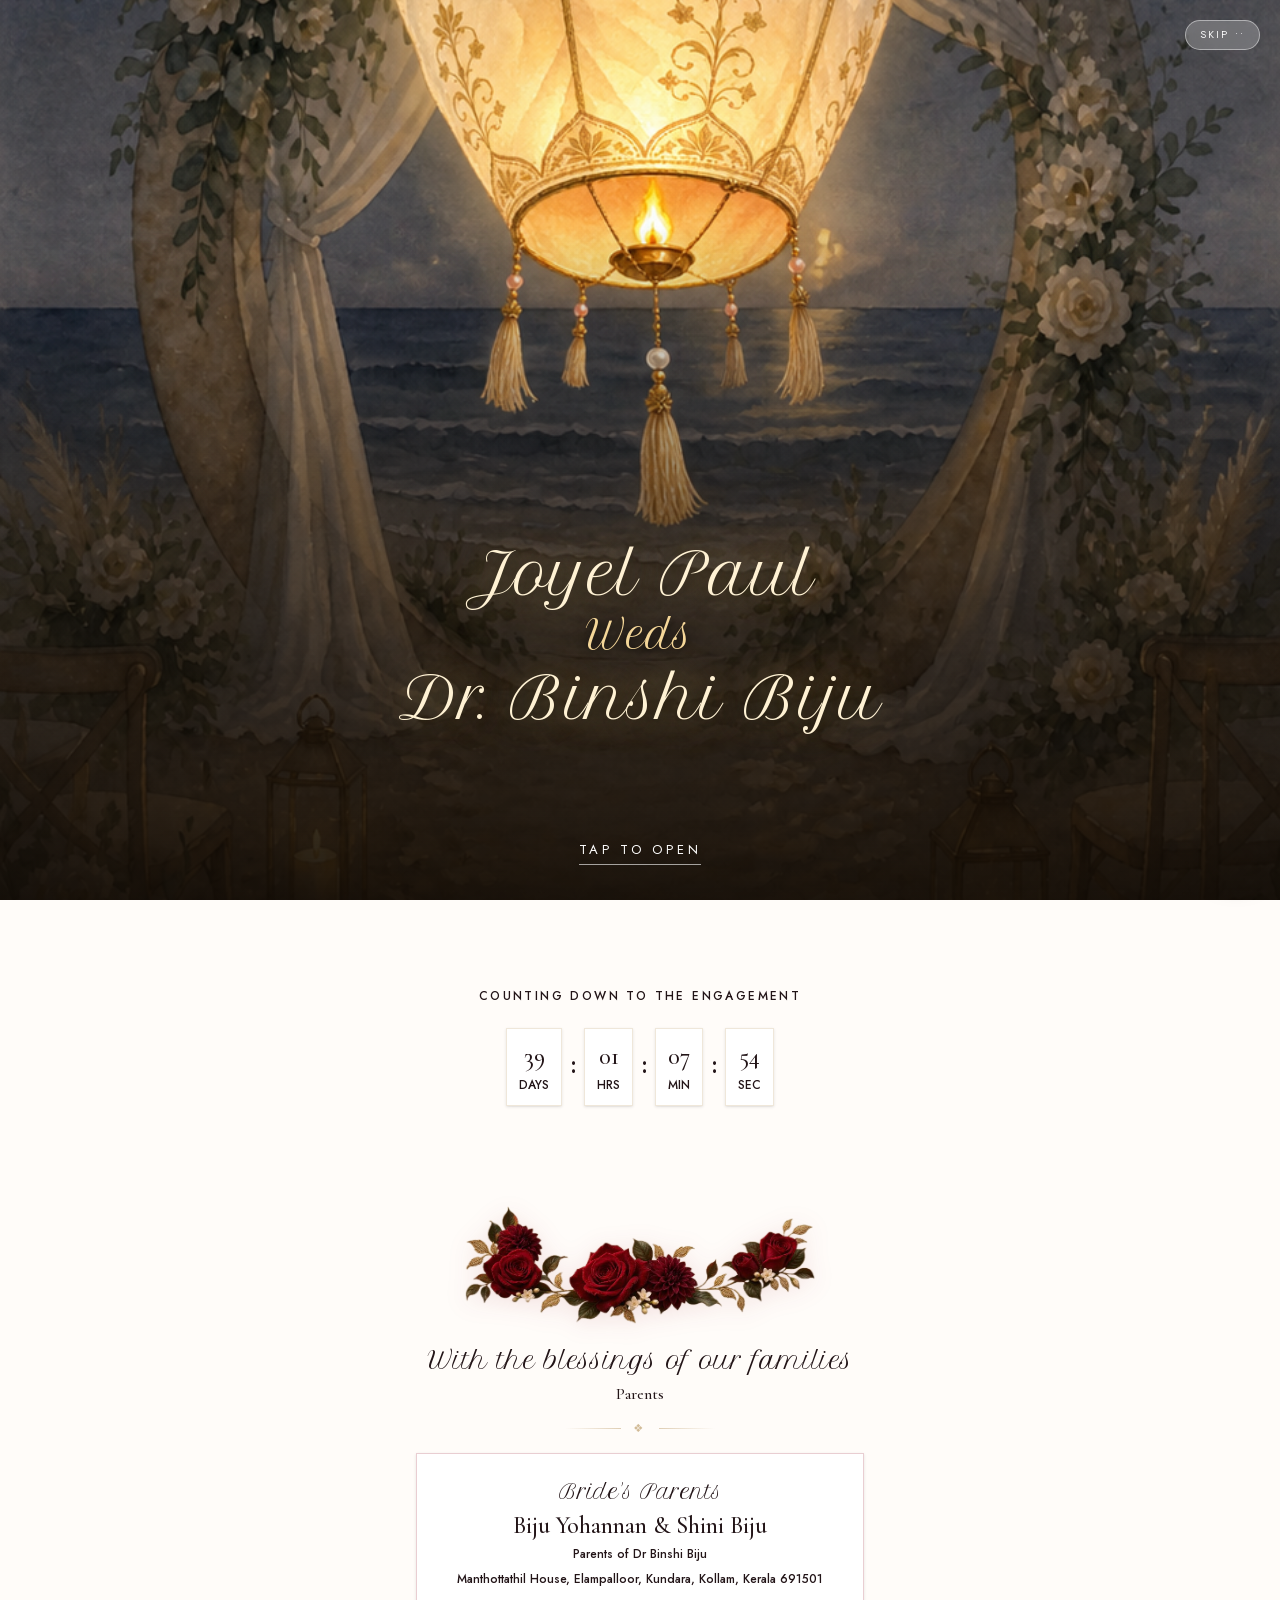
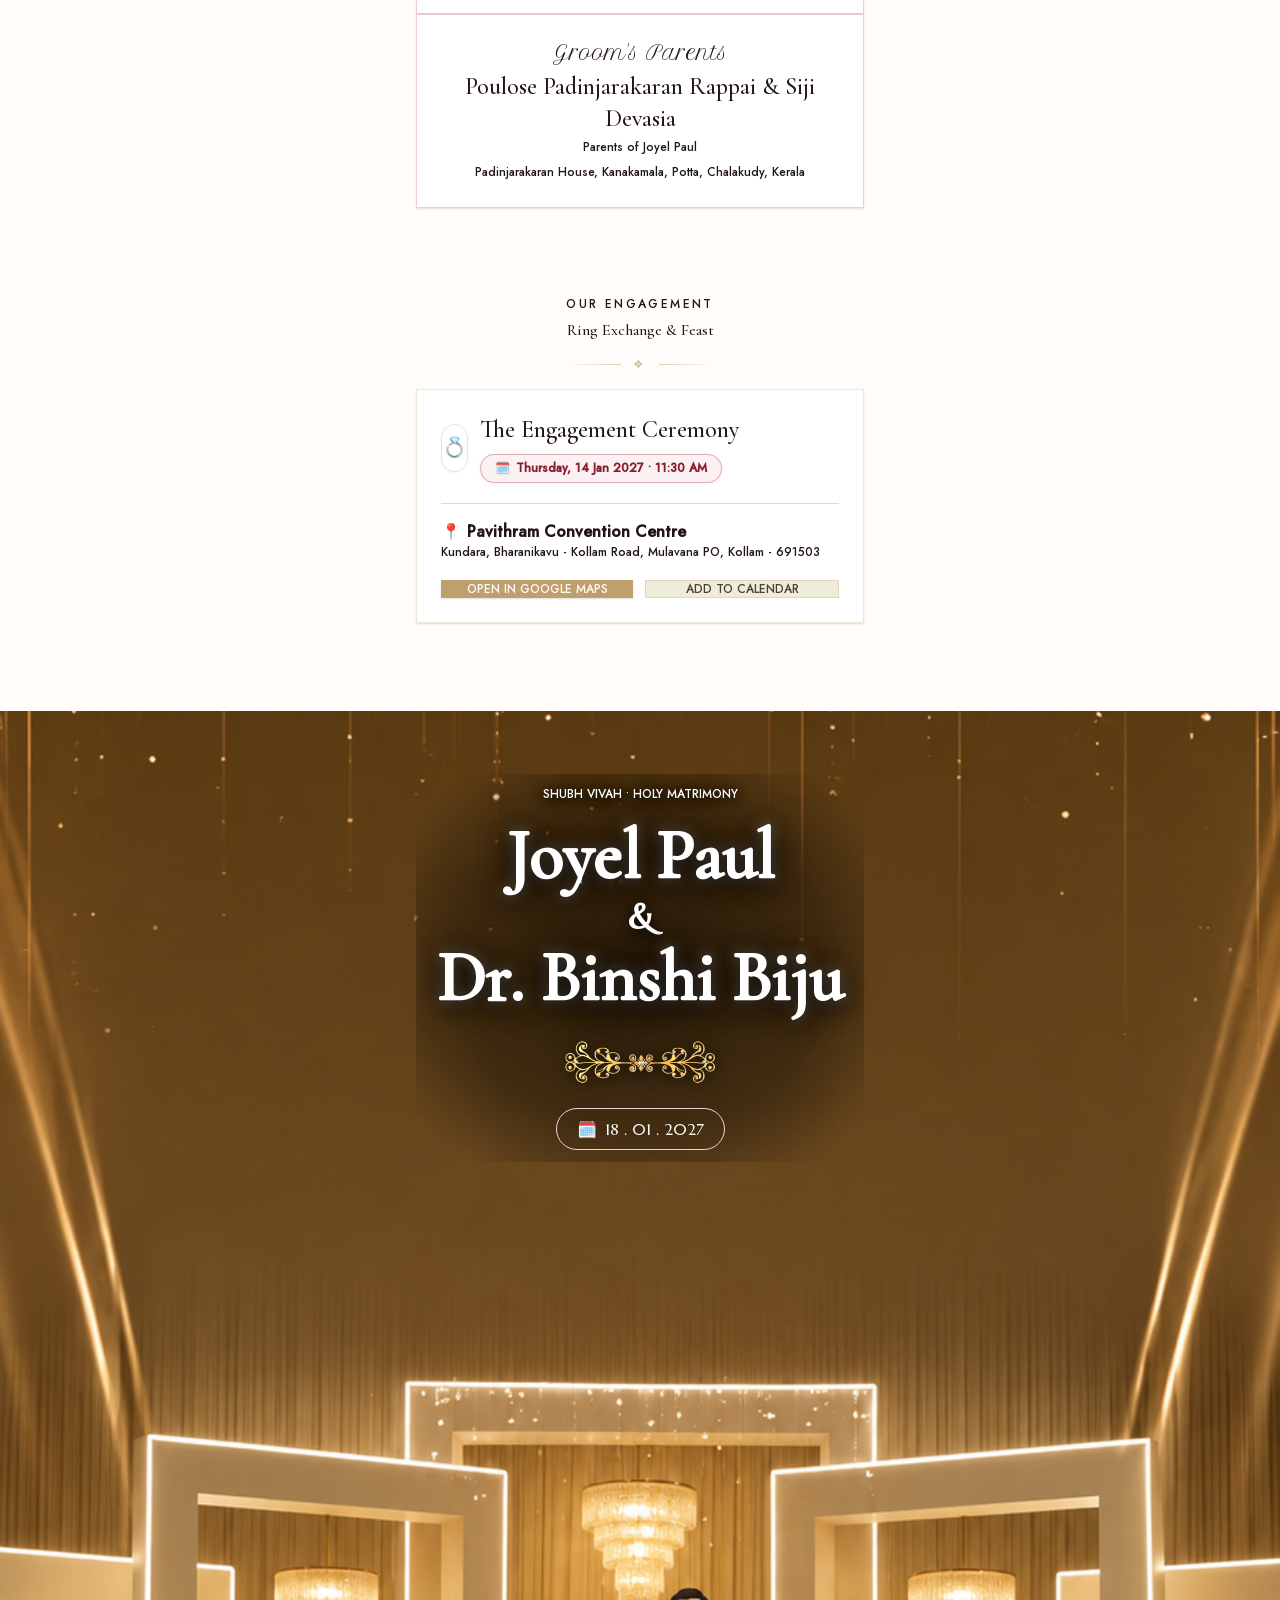
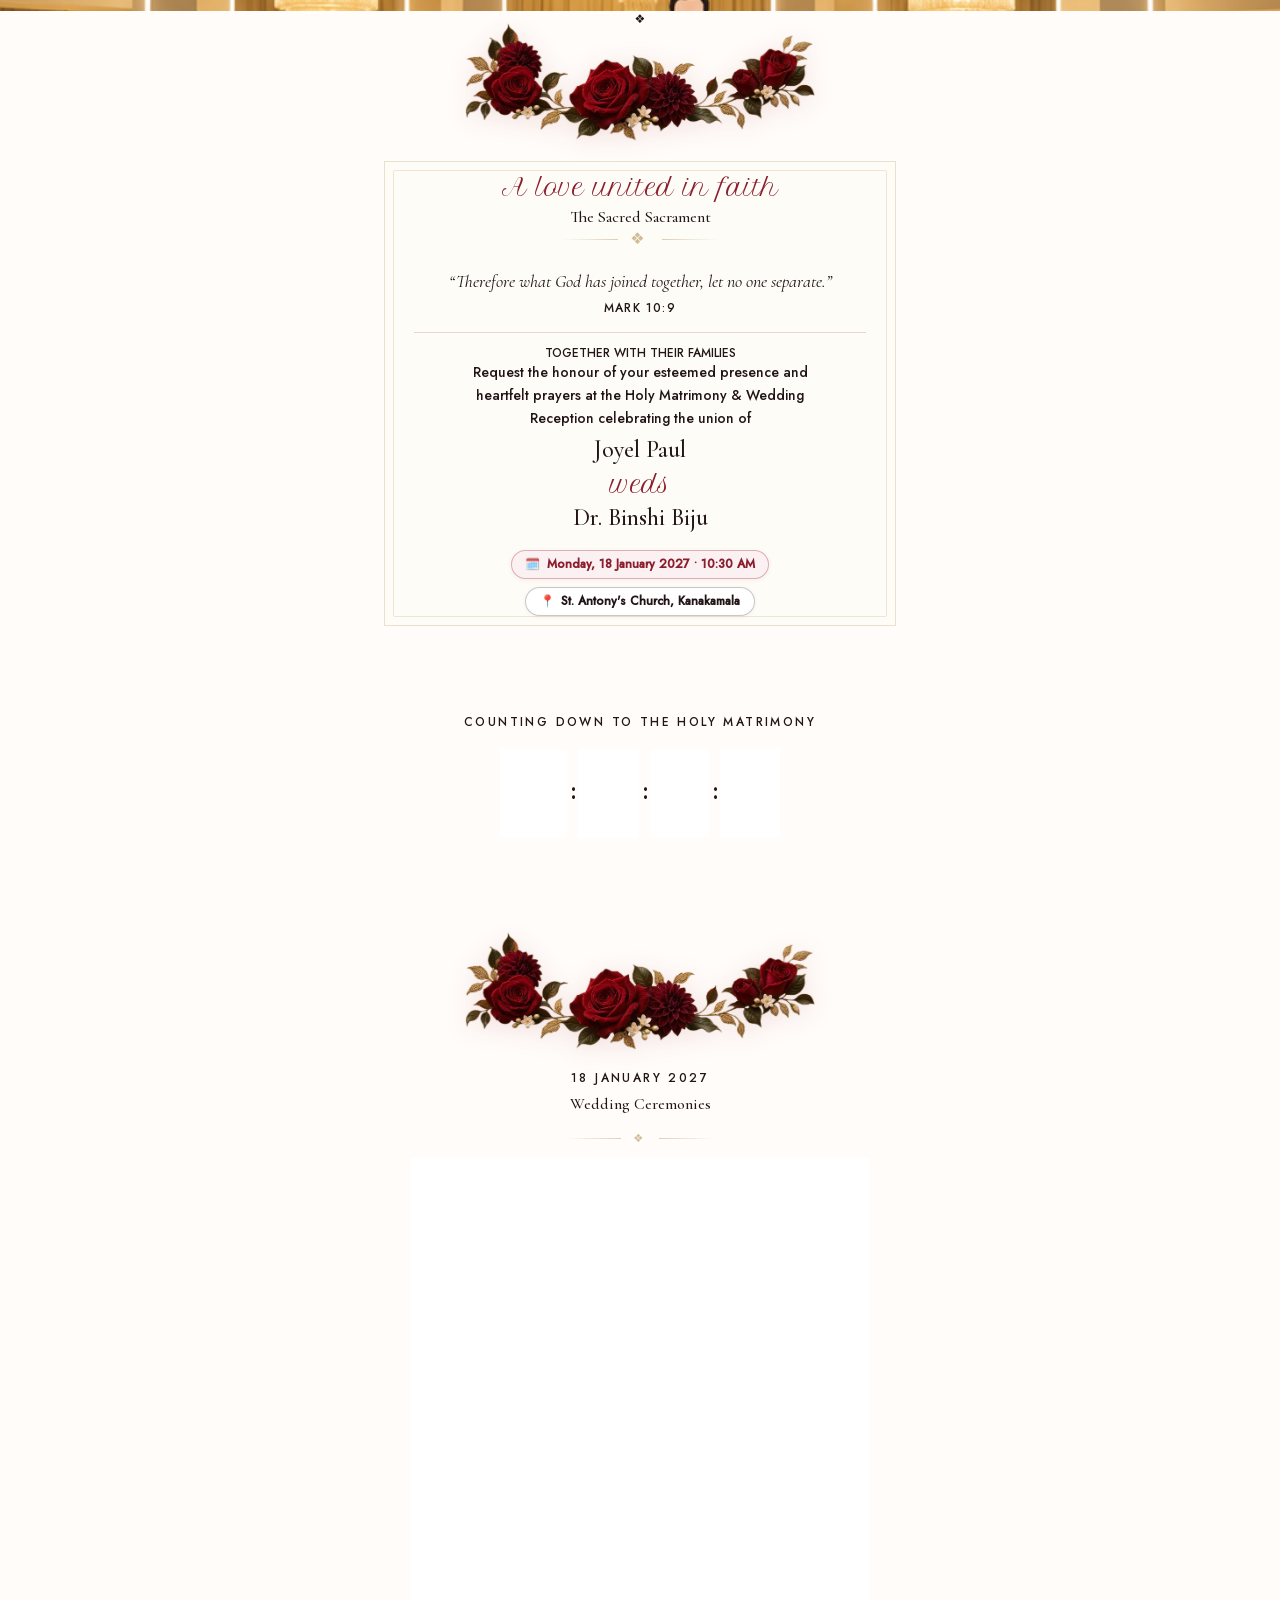
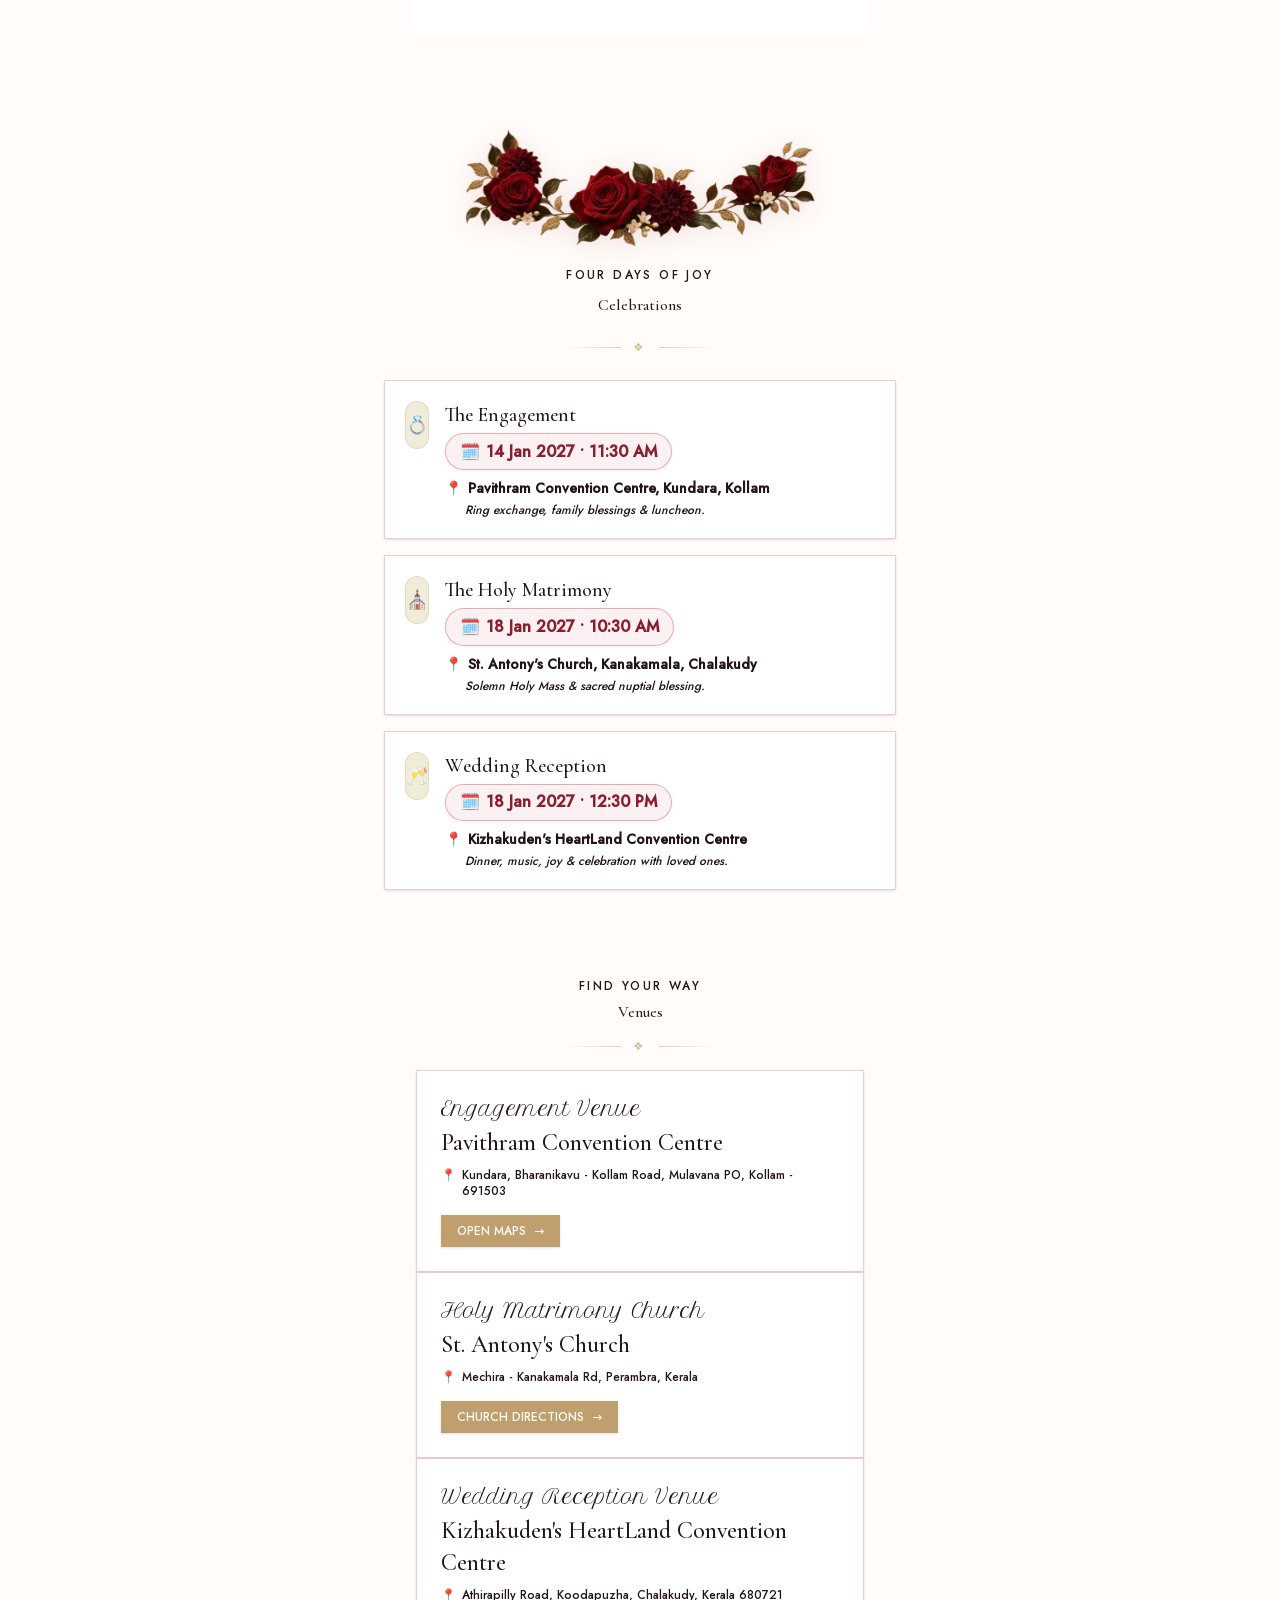
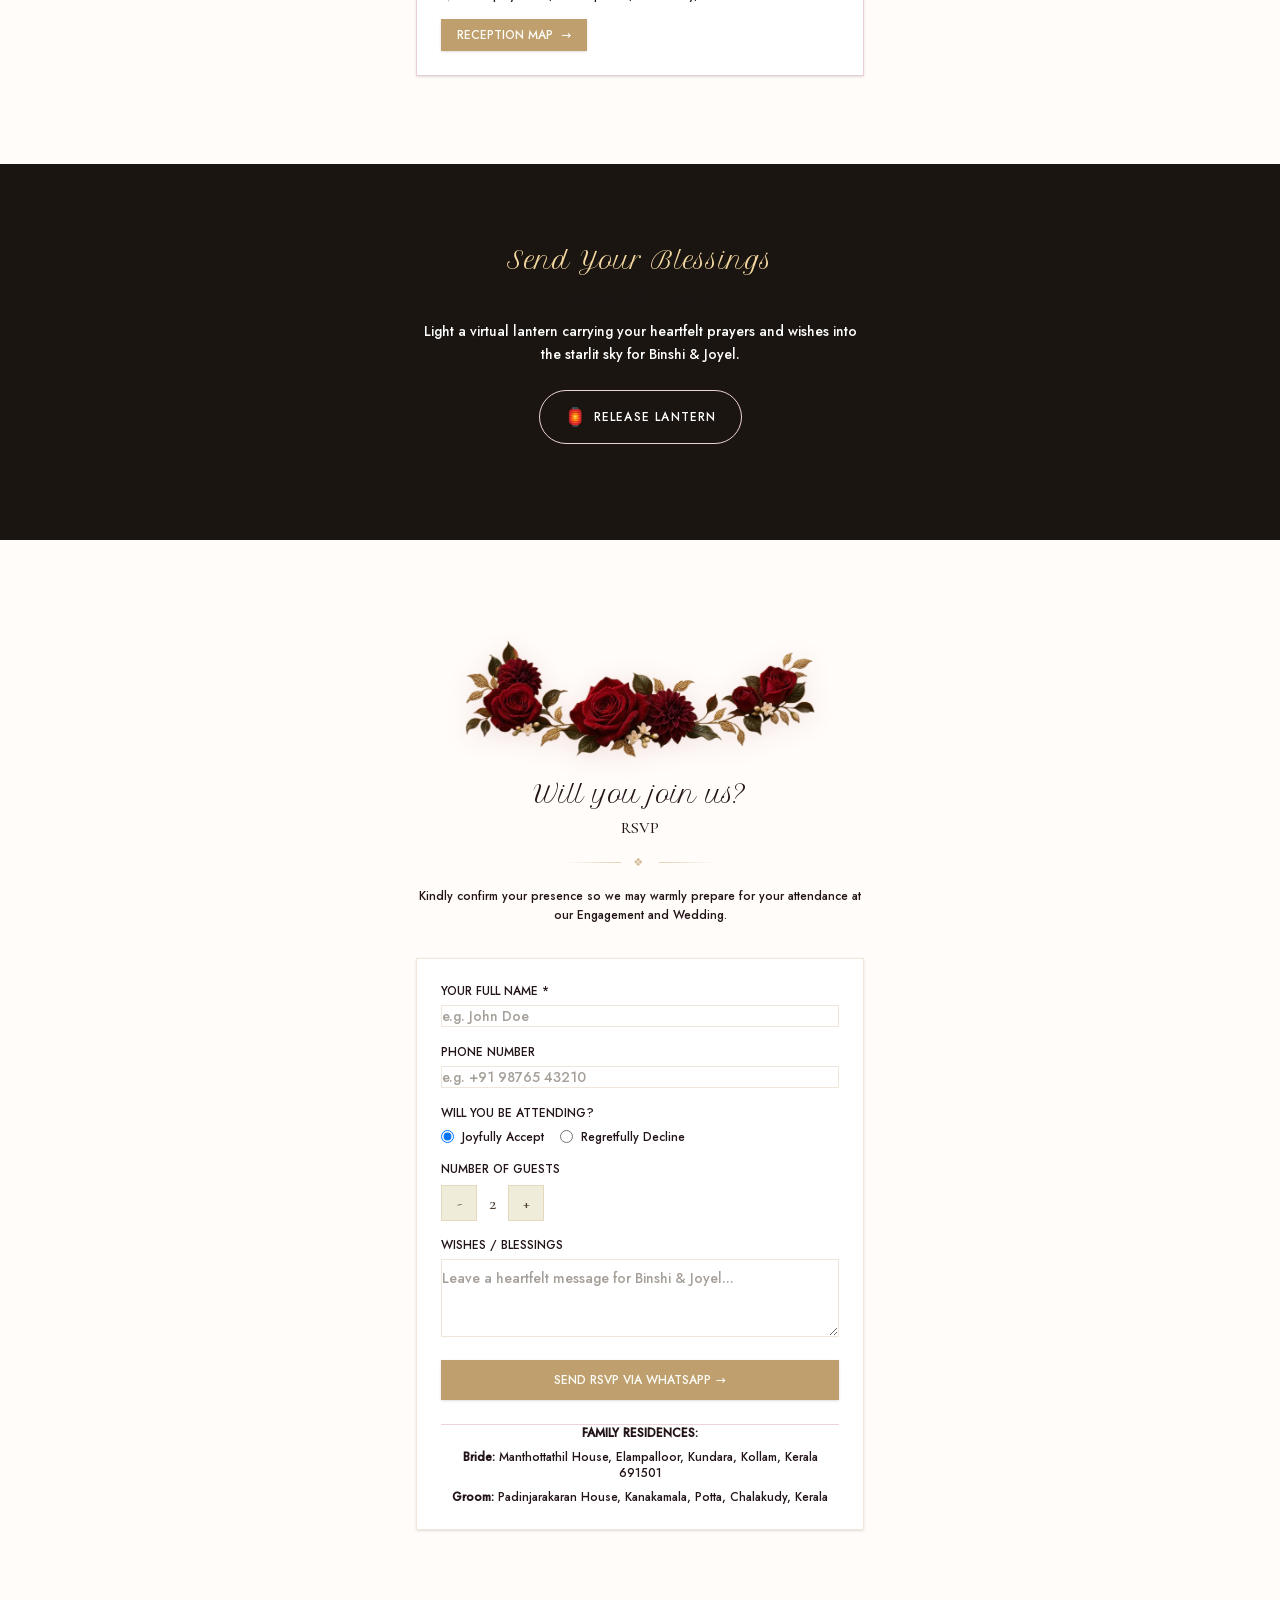
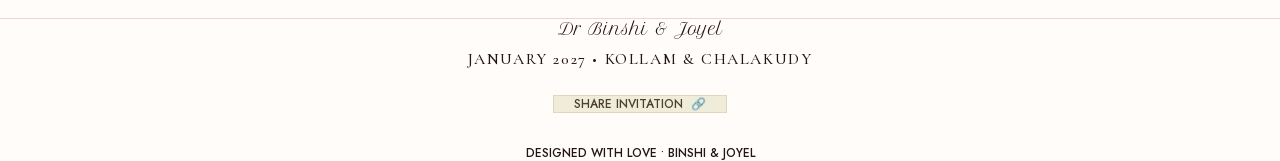
==== commit d32bdafc: "Remove the word onwards from all ceremony times and invitation letter" ====
--- a/index.html
+++ b/index.html
@@ -532,7 +532,7 @@
           <div class="mt-4 flex flex-col items-center gap-2 animate-ink" style="animation-delay:1s">
             <span class="badge-date text-xs sm:text-sm font-semibold tracking-wide">
               <span>🗓️</span>
-              <span>Thursday, 14 January 2027 &bull; 11:30 AM Onwards</span>
+              <span>Thursday, 14 January 2027 &bull; 11:30 AM</span>
             </span>
             <span class="badge-location text-xs sm:text-sm font-semibold tracking-wide">
               <span>📍</span>
@@ -655,7 +655,7 @@
                 <div class="mt-2">
                   <span class="badge-date text-xs sm:text-sm font-semibold tracking-wide">
                     <span>🗓️</span>
-                    <span>Thursday, 14 Jan 2027 &bull; 11:30 AM Onwards</span>
+                    <span>Thursday, 14 Jan 2027 &bull; 11:30 AM</span>
                   </span>
                 </div>
               </div>
@@ -841,7 +841,7 @@
                 <div class="pt-3 flex flex-col items-center gap-2">
                   <span class="badge-date text-xs sm:text-sm font-semibold tracking-wide">
                     <span>🗓️</span>
-                    <span>Monday, 18 January 2027 &bull; 10:30 AM Onwards</span>
+                    <span>Monday, 18 January 2027 &bull; 10:30 AM</span>
                   </span>
                   <span class="badge-location text-xs sm:text-sm font-semibold tracking-wide">
                     <span>📍</span>
@@ -921,7 +921,7 @@
                   <div class="mt-2">
                     <span class="badge-date text-xs sm:text-sm font-semibold tracking-wide">
                       <span>🗓️</span>
-                      <span>Monday, 18 Jan 2027 &bull; 10:30 AM Onwards</span>
+                      <span>Monday, 18 Jan 2027 &bull; 10:30 AM</span>
                     </span>
                   </div>
                 </div>
@@ -965,7 +965,7 @@
                   <div class="mt-2">
                     <span class="badge-date text-xs sm:text-sm font-semibold tracking-wide">
                       <span>🗓️</span>
-                      <span>Monday, 18 Jan 2027 &bull; 12:30 PM Onwards</span>
+                      <span>Monday, 18 Jan 2027 &bull; 12:30 PM</span>
                     </span>
                   </div>
                 </div>
@@ -1030,7 +1030,7 @@
                 <div class="mt-1">
                   <span class="badge-date text-[0.72rem] sm:text-xs font-semibold tracking-wide">
                     <span>🗓️</span>
-                    <span>14 Jan 2027 &bull; 11:30 AM Onwards</span>
+                    <span>14 Jan 2027 &bull; 11:30 AM</span>
                   </span>
                 </div>
                 <!-- Highlighted Location -->
@@ -1055,7 +1055,7 @@
                 <div class="mt-1">
                   <span class="badge-date text-[0.72rem] sm:text-xs font-semibold tracking-wide">
                     <span>🗓️</span>
-                    <span>18 Jan 2027 &bull; 10:30 AM Onwards</span>
+                    <span>18 Jan 2027 &bull; 10:30 AM</span>
                   </span>
                 </div>
                 <!-- Highlighted Location -->
@@ -1080,7 +1080,7 @@
                 <div class="mt-1">
                   <span class="badge-date text-[0.72rem] sm:text-xs font-semibold tracking-wide">
                     <span>🗓️</span>
-                    <span>18 Jan 2027 &bull; 12:30 PM Onwards</span>
+                    <span>18 Jan 2027 &bull; 12:30 PM</span>
                   </span>
                 </div>
                 <!-- Highlighted Location -->
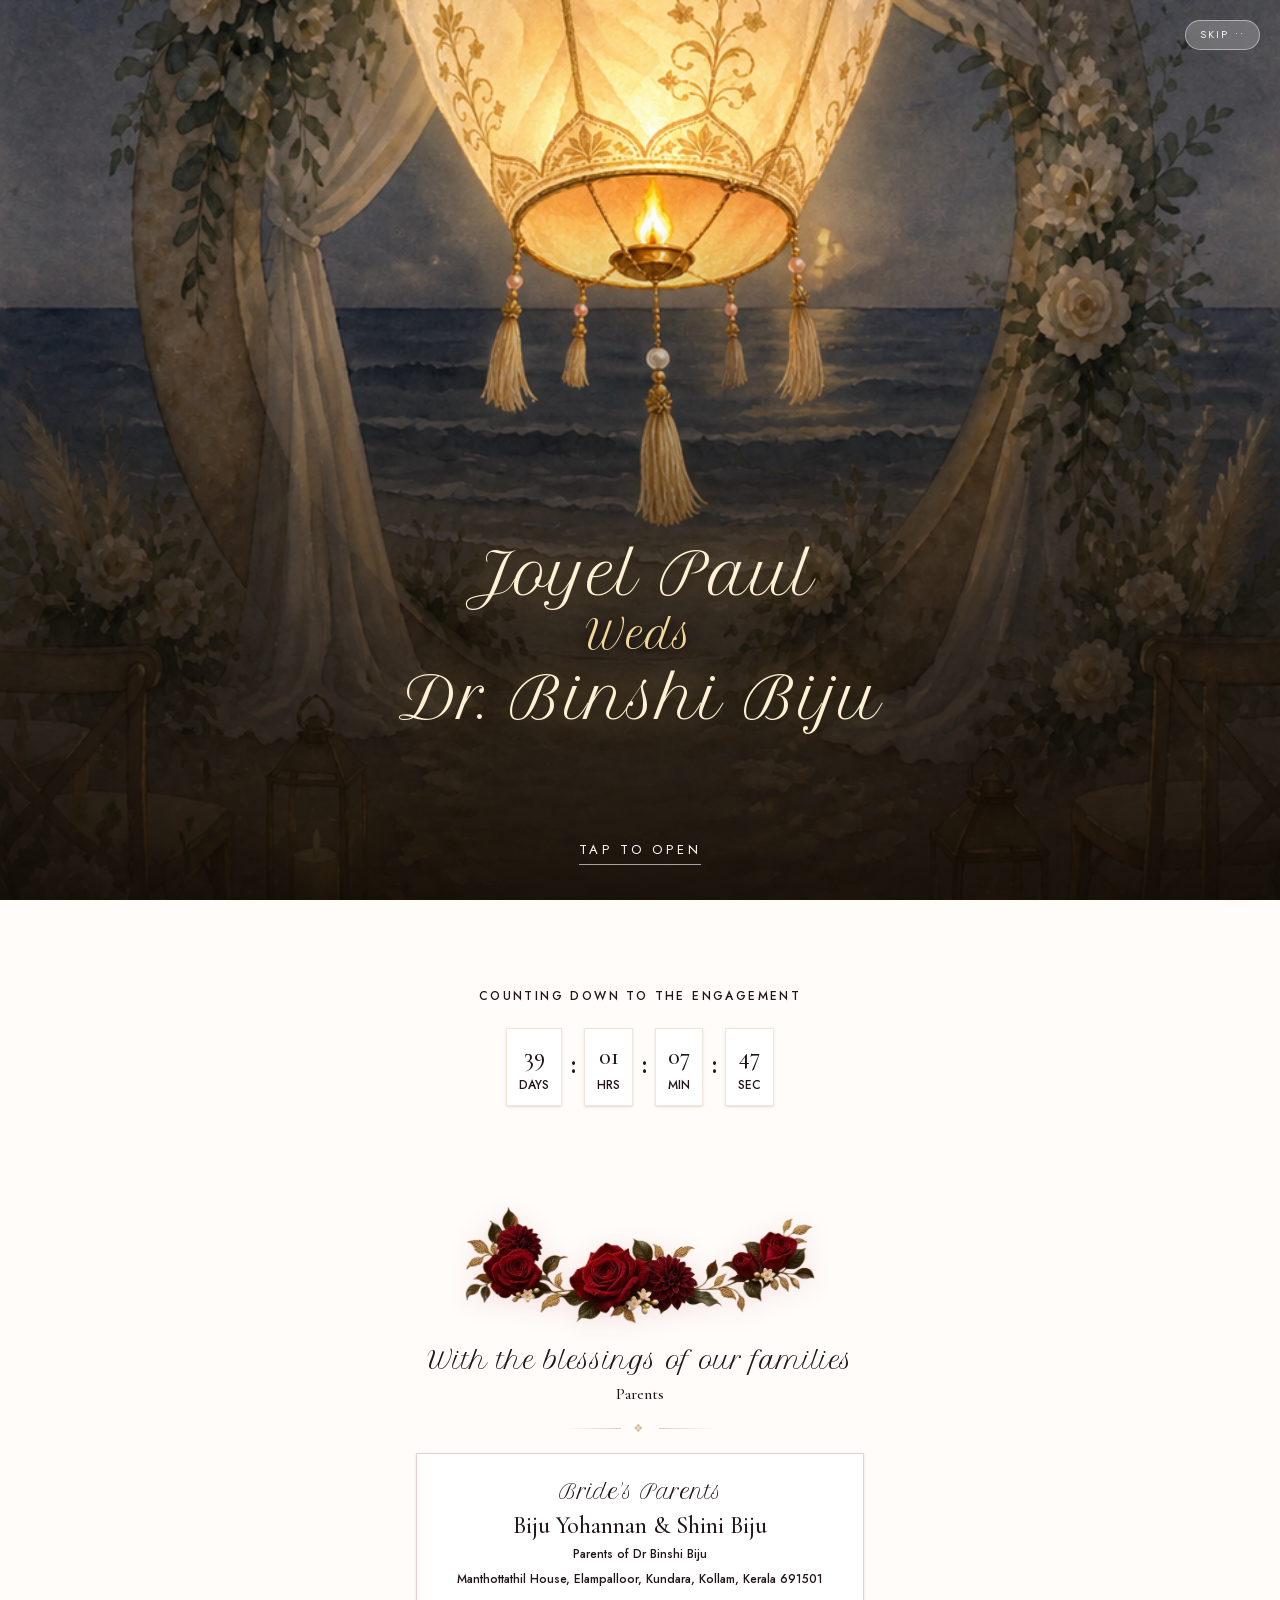
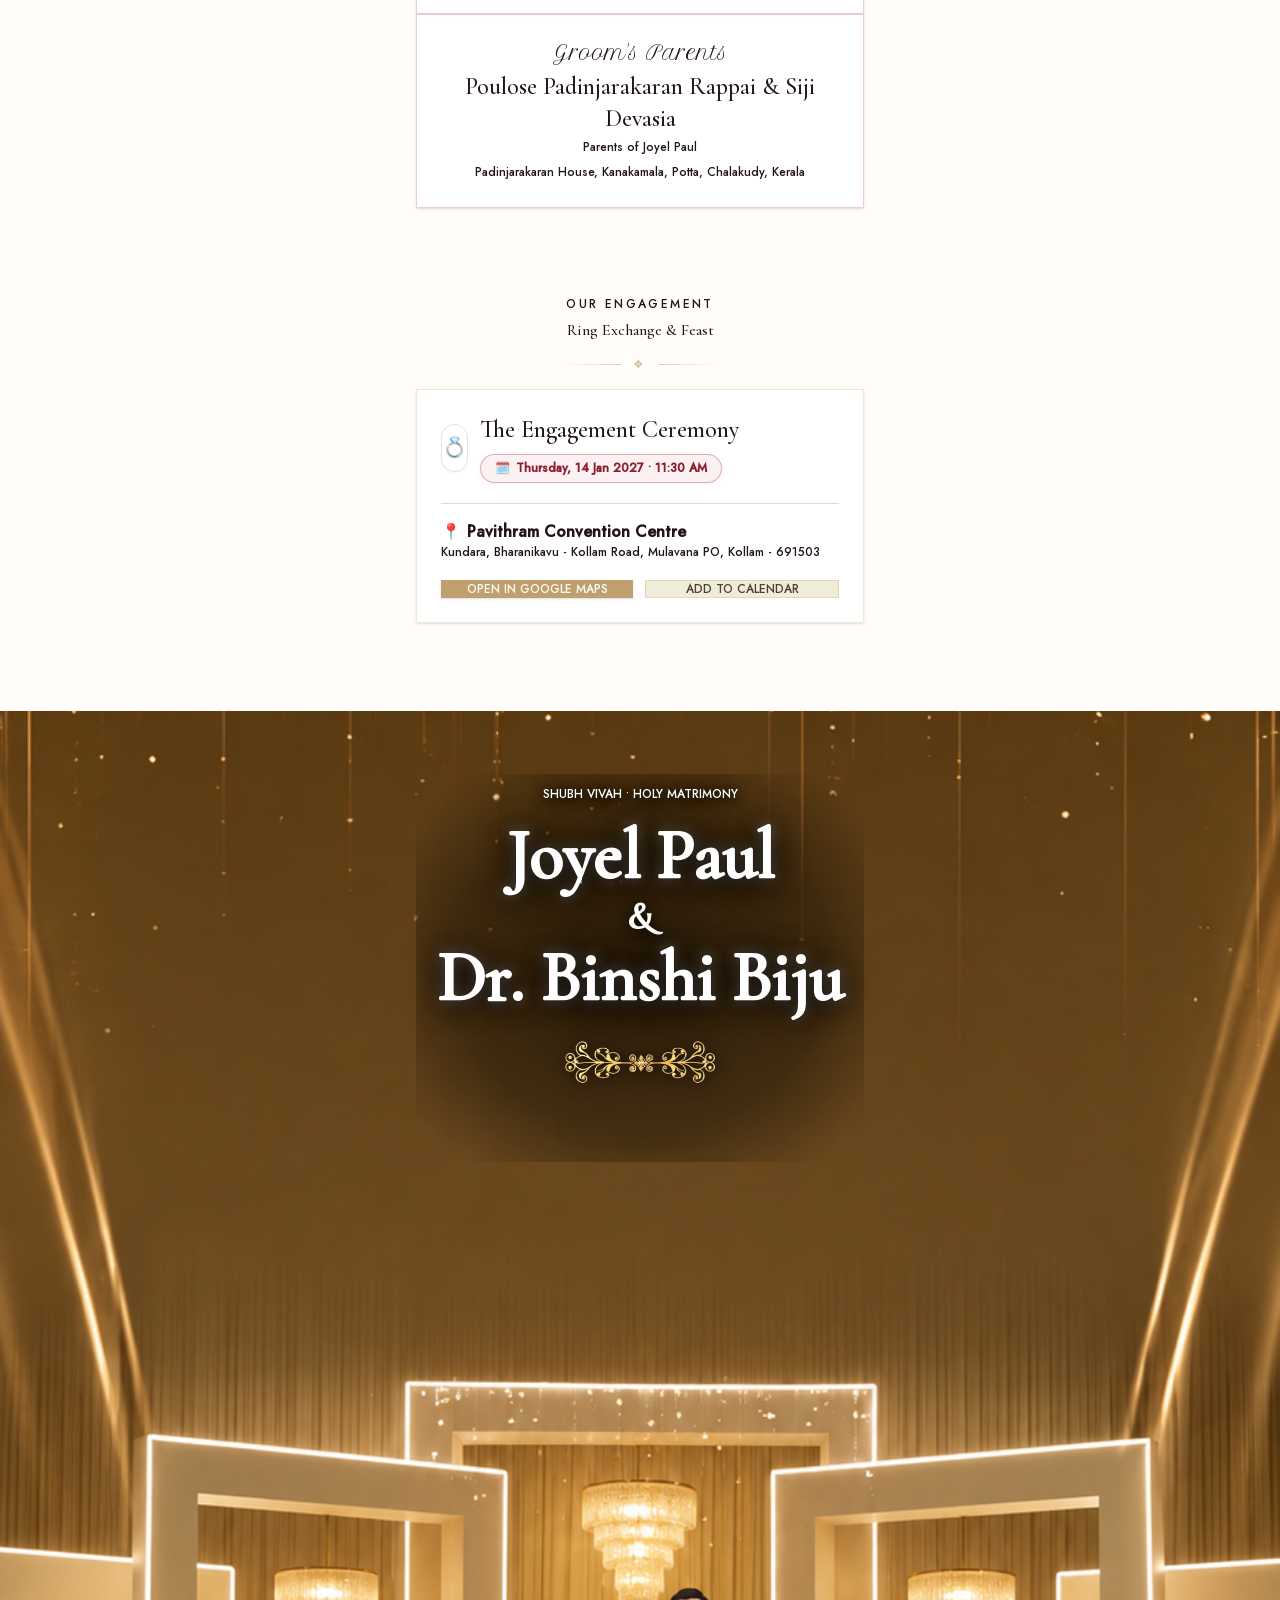
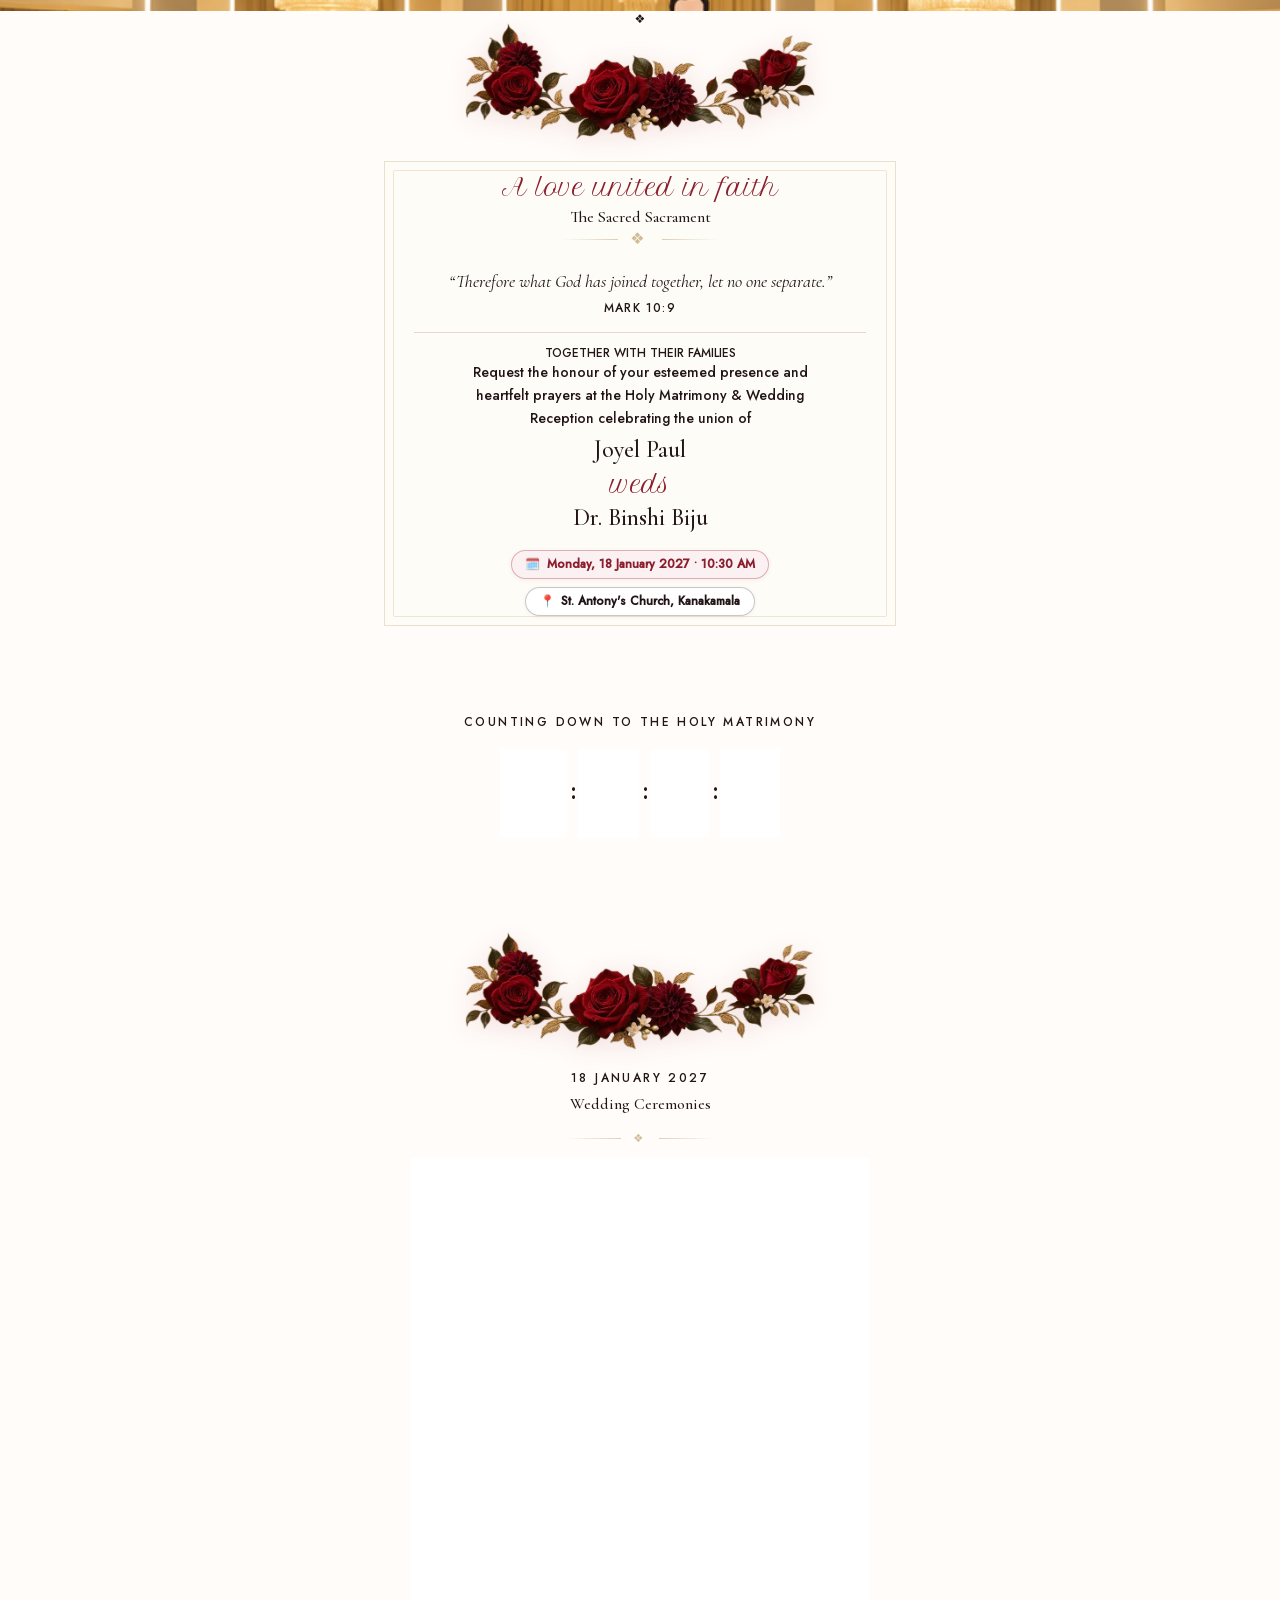
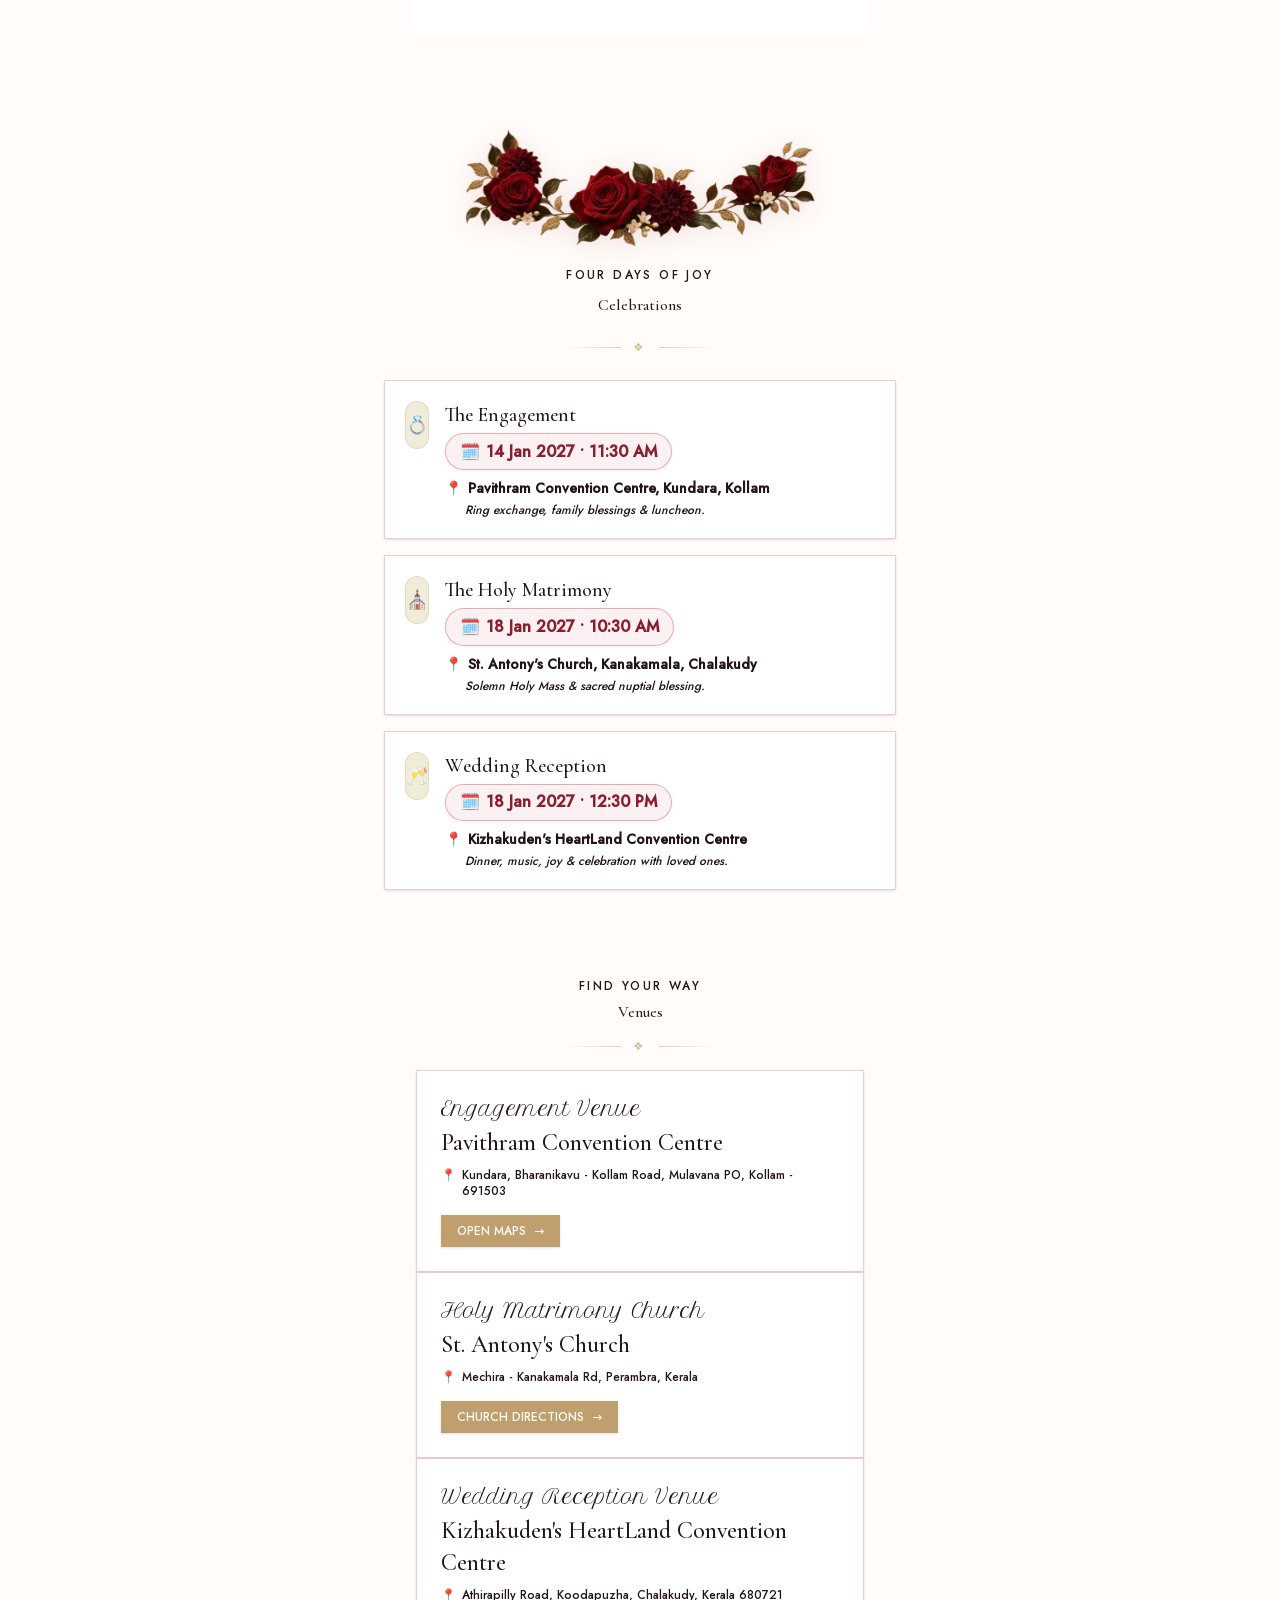
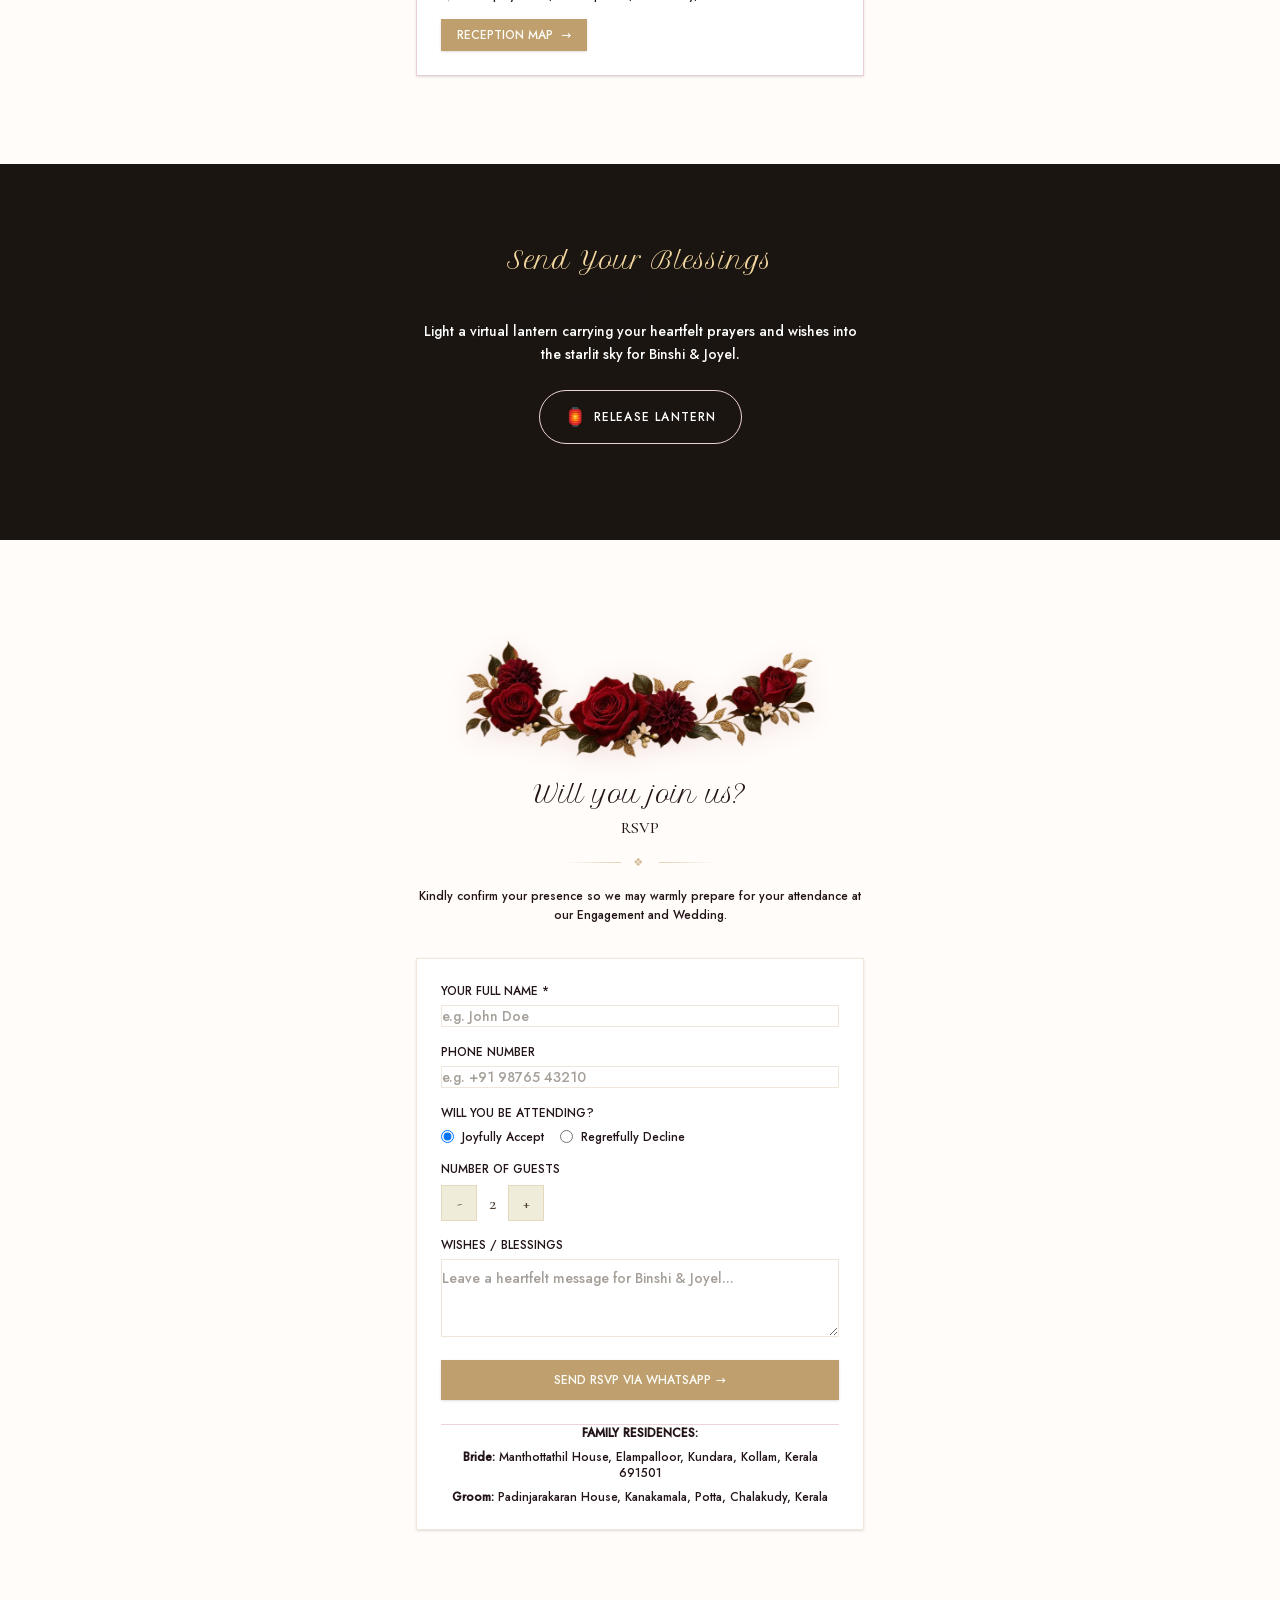
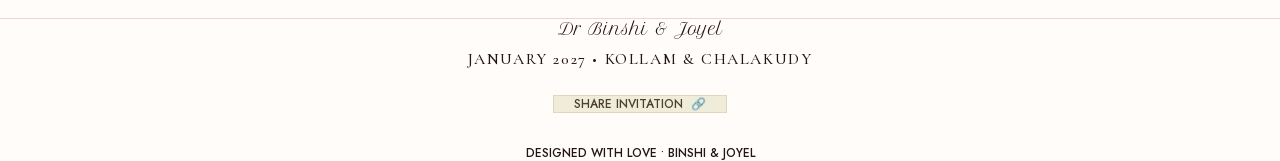
==== commit 96cae29e: "Create OG image, complete Open Graph tags, and OG wedding monogram logo suite" ====
--- a/index.html
+++ b/index.html
@@ -3,31 +3,58 @@
   <head>
     <meta charset="utf-8" />
     <meta name="viewport" content="width=device-width, initial-scale=1, viewport-fit=cover" />
-    <title>Joyel Paul Weds Dr. Binshi Biju — Engagement &amp; Wedding Invitation</title>
+    <title>Joyel Paul Weds Dr. Binshi Biju — Wedding &amp; Engagement Invitation</title>
     <meta
       name="description"
-      content="Join Joyel Paul &amp; Dr. Binshi Biju for their Engagement on 14 Jan 2027 at Pavithram Convention Centre, Kollam, and Holy Matrimony &amp; Wedding Reception on 18 Jan 2027 at St. Antony's Church, Kanakamala &amp; Kizhakuden's HeartLand, Chalakudy."
+      content="Together with their families, Joyel Paul &amp; Dr. Binshi Biju request the honour of your presence at their Engagement on Thursday, 14 January 2027 at Pavithram Convention Centre, Kollam, and Holy Matrimony &amp; Wedding Reception on Monday, 18 January 2027 at St. Antony's Church, Kanakamala &amp; Kizhakuden's HeartLand, Chalakudy."
     />
-
-    <!-- Open Graph Metadata -->
+    <meta name="keywords" content="Joyel Paul, Dr. Binshi Biju, Wedding Invitation, Engagement, St Antony Church Kanakamala, Pavithram Convention Centre, Kizhakudens HeartLand Chalakudy" />
+    <meta name="author" content="Joyel Paul &amp; Dr. Binshi Biju" />
+    <meta name="theme-color" content="#9b2234" />
+    <meta name="msapplication-TileColor" content="#9b2234" />
+
+    <!-- Open Graph / Facebook / WhatsApp Metadata -->
+    <meta property="og:site_name" content="Joyel &amp; Binshi — Wedding &amp; Engagement Invitation" />
     <meta property="og:title" content="Joyel Paul Weds Dr. Binshi Biju — Wedding &amp; Engagement Invitation" />
     <meta
       property="og:description"
-      content="14 Jan 2027 (Engagement at Kundara, Kollam) &bull; 18 Jan 2027 (Holy Matrimony at St. Antony's Church, Kanakamala &amp; Reception at Chalakudy)"
+      content="Together with their families, Joyel Paul &amp; Dr. Binshi Biju invite you to celebrate their Engagement on 14 Jan 2027 (Kollam) and Holy Matrimony &amp; Wedding Reception on 18 Jan 2027 (Chalakudy)."
     />
     <meta property="og:type" content="website" />
-    <meta property="og:image" content="./seashell-vows/editable/assets/couple-walking.png" />
+    <meta property="og:locale" content="en_IN" />
+    <meta property="og:image" content="og-image.jpg" />
+    <meta property="og:image:secure_url" content="og-image.jpg" />
+    <meta property="og:image:type" content="image/jpeg" />
+    <meta property="og:image:width" content="1200" />
+    <meta property="og:image:height" content="630" />
+    <meta property="og:image:alt" content="Joyel Paul Weds Dr. Binshi Biju Wedding &amp; Engagement Invitation" />
+    <meta property="og:logo" content="og-logo.png" />
+
+    <!-- Twitter / X Cards Metadata -->
+    <meta name="twitter:card" content="summary_large_image" />
+    <meta name="twitter:title" content="Joyel Paul Weds Dr. Binshi Biju — Wedding &amp; Engagement Invitation" />
+    <meta
+      name="twitter:description"
+      content="14 Jan 2027 (Engagement at Kollam) • 18 Jan 2027 (Holy Matrimony &amp; Reception at Chalakudy)"
+    />
+    <meta name="twitter:image" content="og-image.jpg" />
+    <meta name="twitter:image:alt" content="Joyel Paul Weds Dr. Binshi Biju Wedding &amp; Engagement Invitation" />
+
+    <!-- Favicon & Touch Icon Suite -->
+    <link rel="icon" type="image/x-icon" href="favicon.ico" />
+    <link rel="icon" type="image/png" sizes="32x32" href="favicon-32x32.png" />
+    <link rel="icon" type="image/png" sizes="16x16" href="favicon-16x16.png" />
+    <link rel="icon" type="image/png" sizes="192x192" href="og-logo.png" />
+    <link rel="apple-touch-icon" sizes="180x180" href="apple-touch-icon.png" />
 
     <!-- Preloads -->
+    <link rel="preload" as="image" href="og-image.jpg" />
     <link rel="preload" as="image" href="seashell-vows/external/media.invitestory.in/seashell-vows/src/assets/opener-frames/lantern-reveal-first.png" fetchpriority="high" />
     <link rel="preload" as="video" href="seashell-vows/editable/assets/wedding-opener.mp4" type="video/mp4" />
     <link rel="preload" as="image" href="seashell-vows/editable/assets/hero-arch.jpg" />
     <link rel="preload" as="image" href="seashell-vows/editable/assets/couple-walking.png" fetchpriority="high" />
     <link rel="preload" as="image" href="gilded-hall/editable/assets/hall.png" />
     <link rel="preload" as="video" href="gilded-hall/editable/assets/couple.mp4" type="video/mp4" />
-
-    <!-- Favicon -->
-    <link rel="icon" type="image/x-icon" href="favicon.ico" />
 
     <!-- Authentic Google Fonts for Seashell Vows & Gilded Hall -->
     <link rel="stylesheet" href="seashell-vows/external/fonts.googleapis.com/css2-6476c501f8.css" />
@@ -1541,8 +1568,8 @@
       function shareInvitation() {
         if (navigator.share) {
           navigator.share({
-            title: 'Dr Binshi & Joyel — Engagement & Wedding Invitation',
-            text: 'You are cordially invited to celebrate the Engagement & Wedding of Dr Binshi Biju & Joyel Paul.',
+            title: 'Joyel Paul Weds Dr. Binshi Biju — Wedding & Engagement Invitation',
+            text: 'Together with their families, Joyel Paul & Dr. Binshi Biju cordially invite you to celebrate their Engagement and Wedding.',
             url: window.location.href
           }).catch(function() {});
         } else {
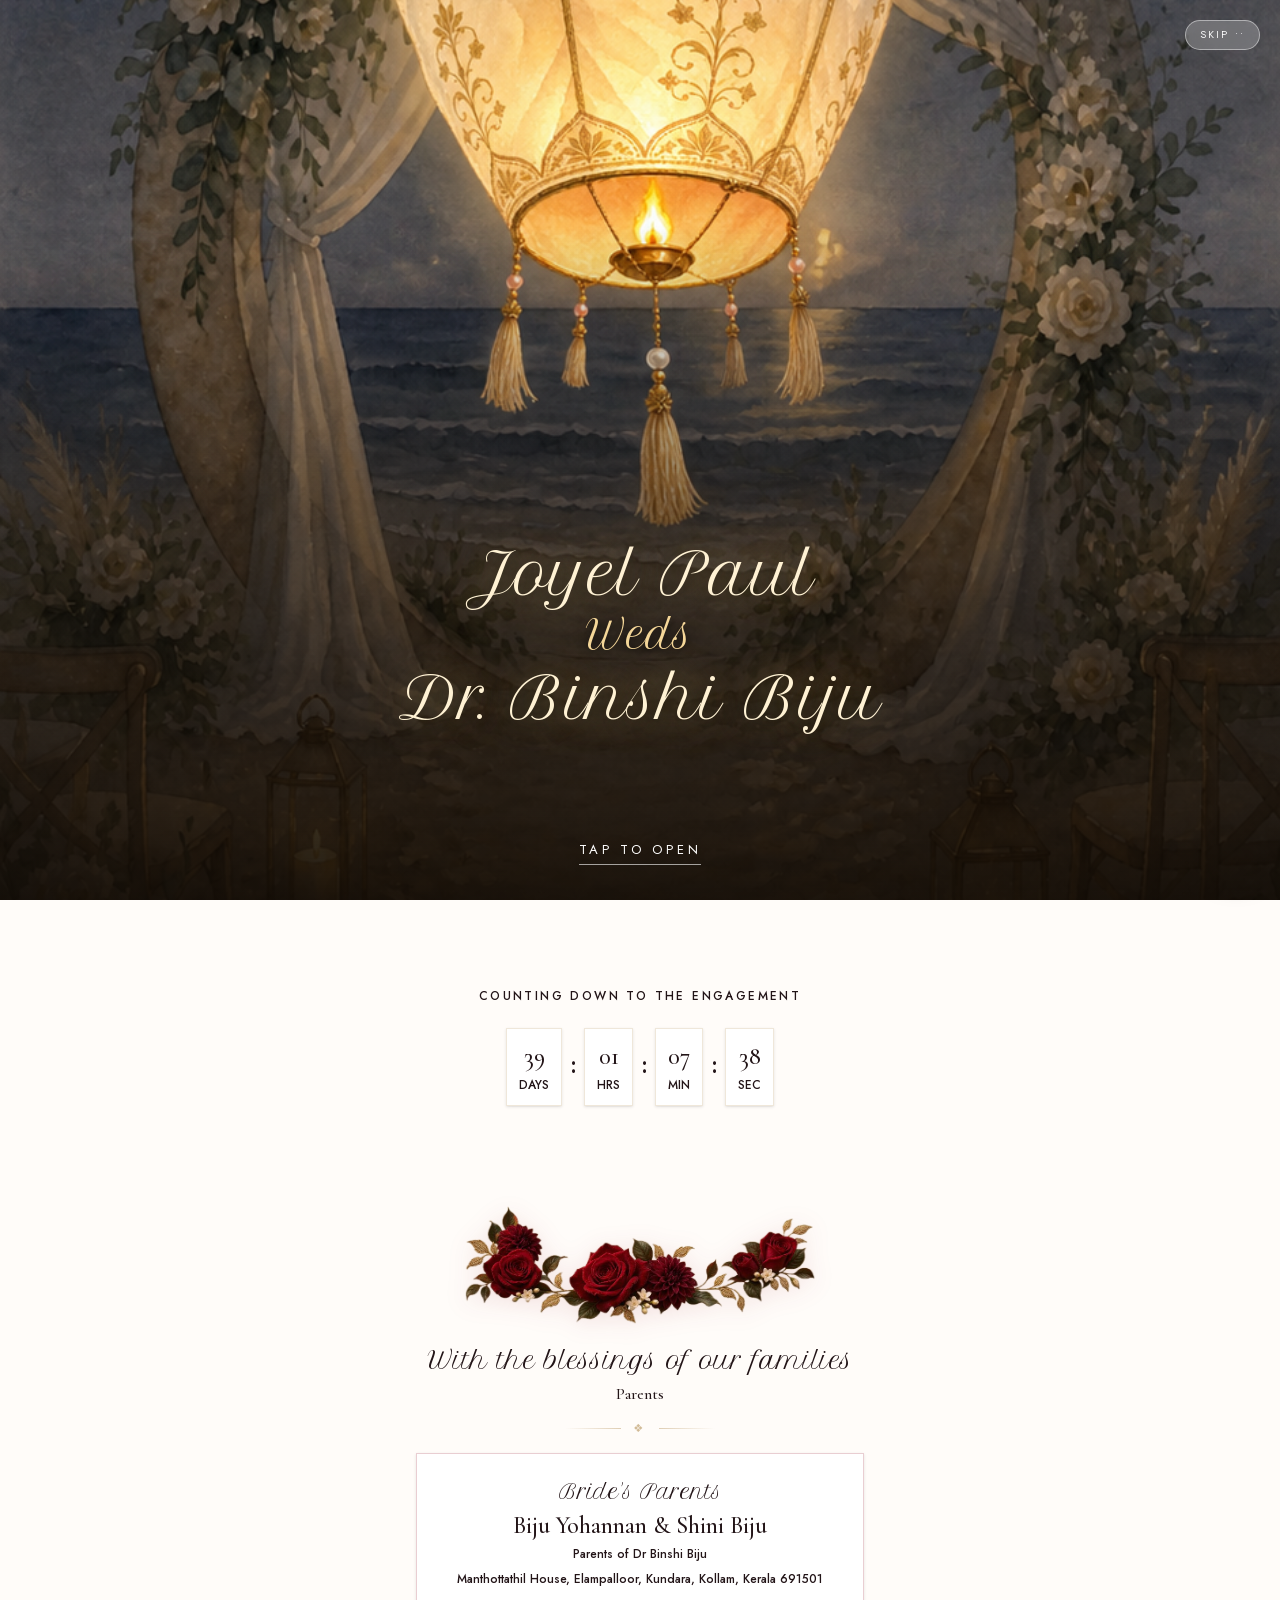
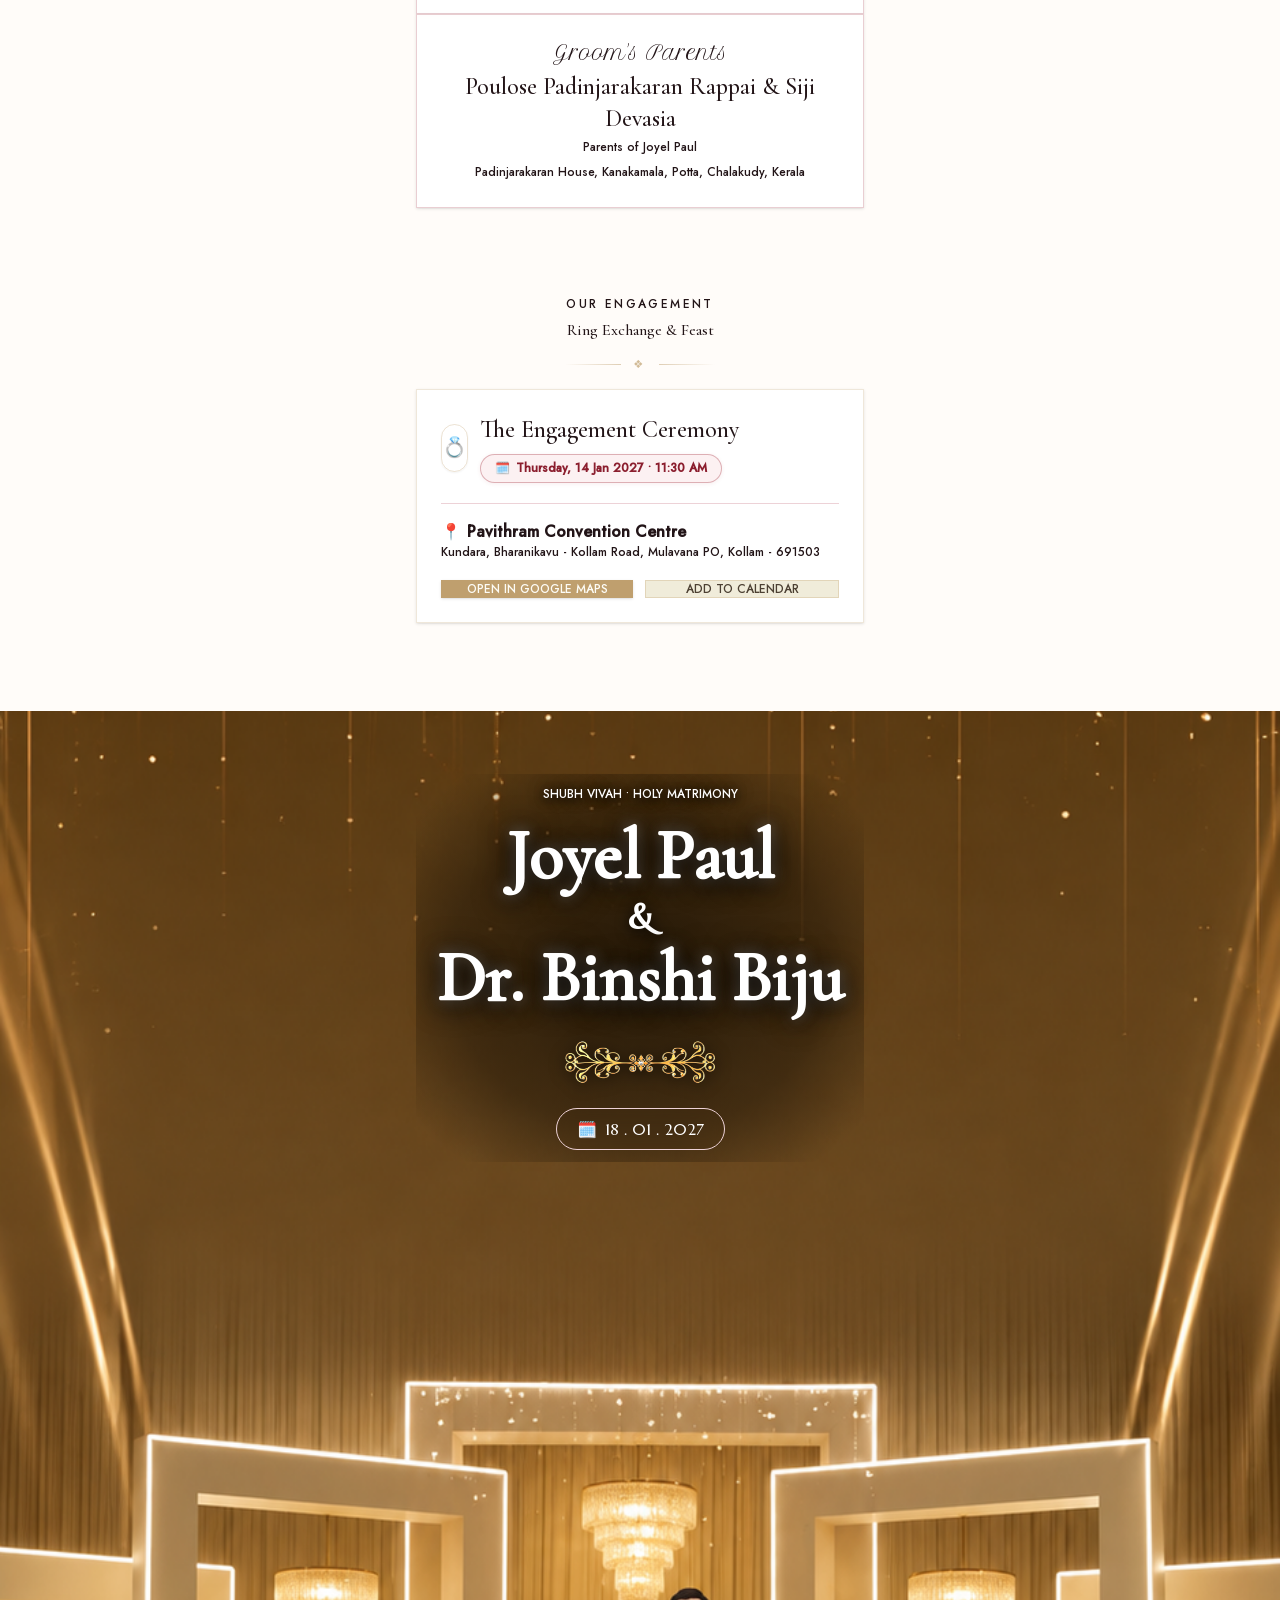
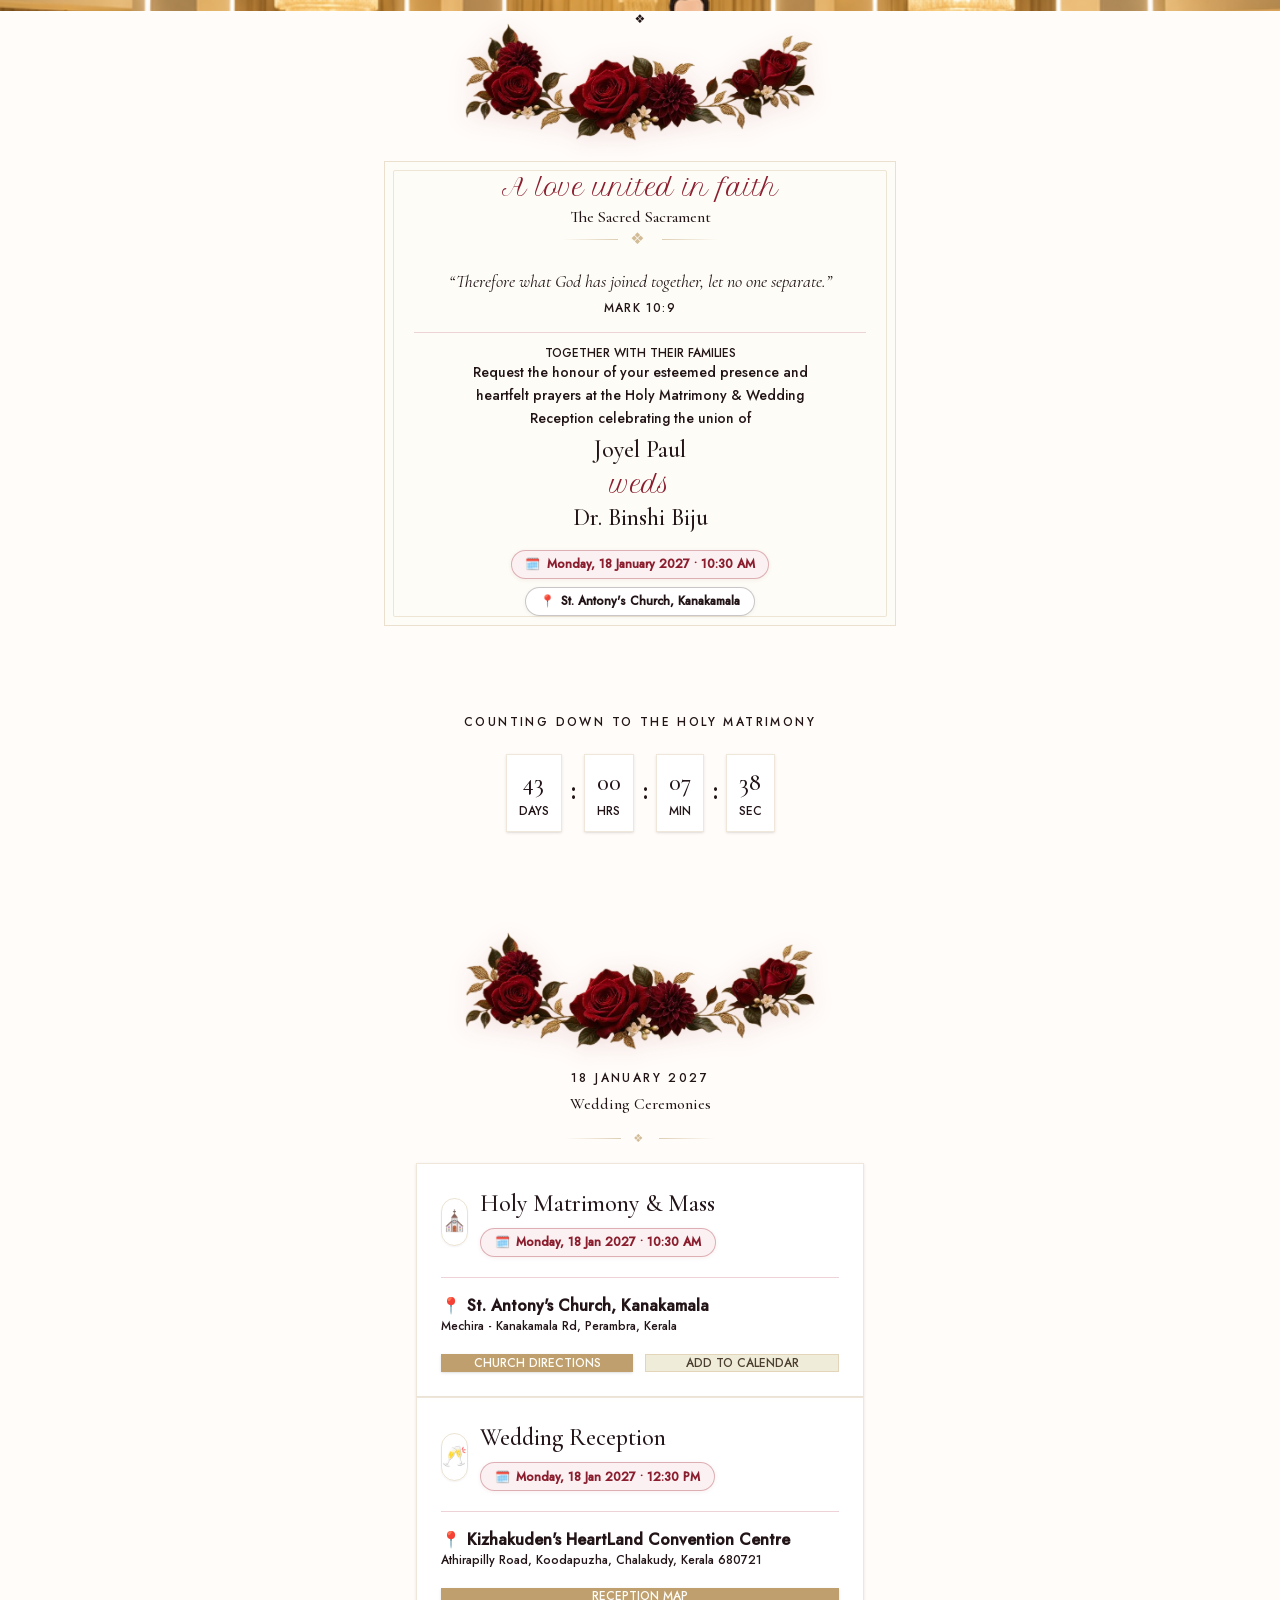
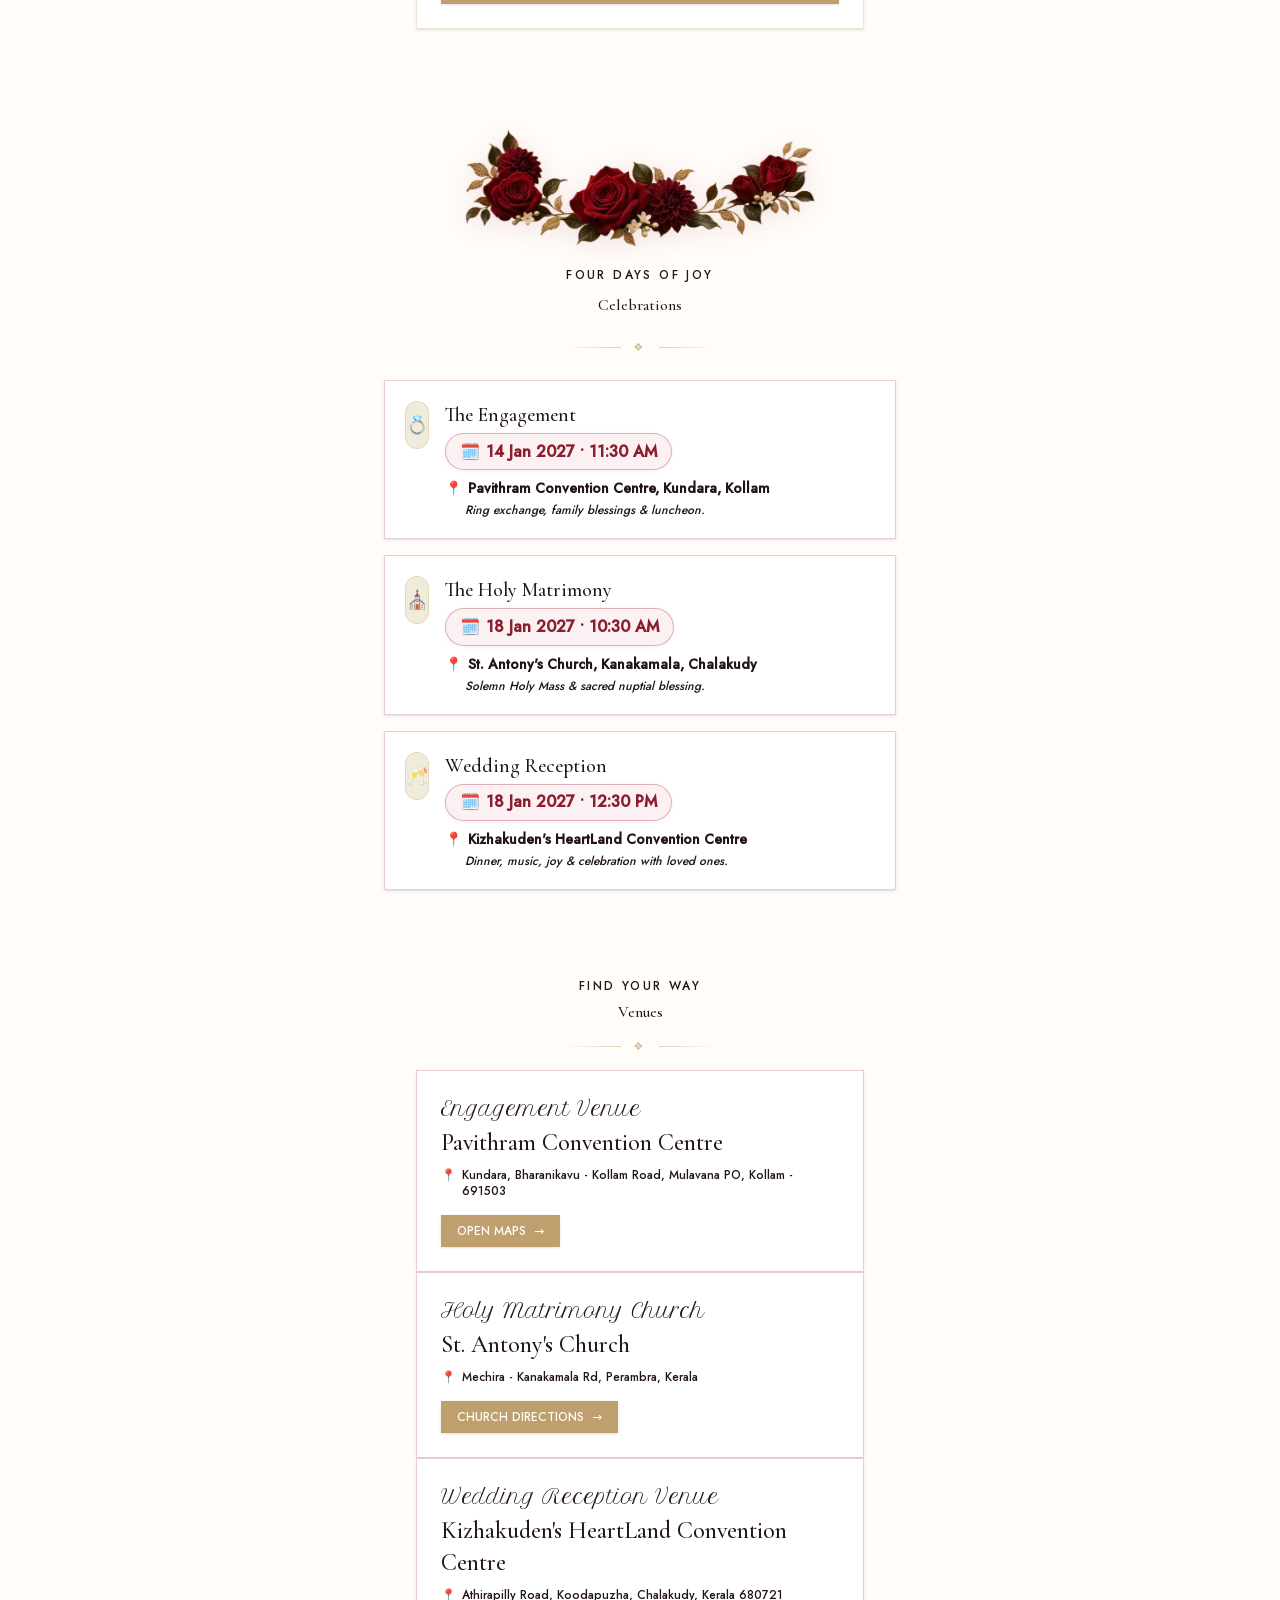
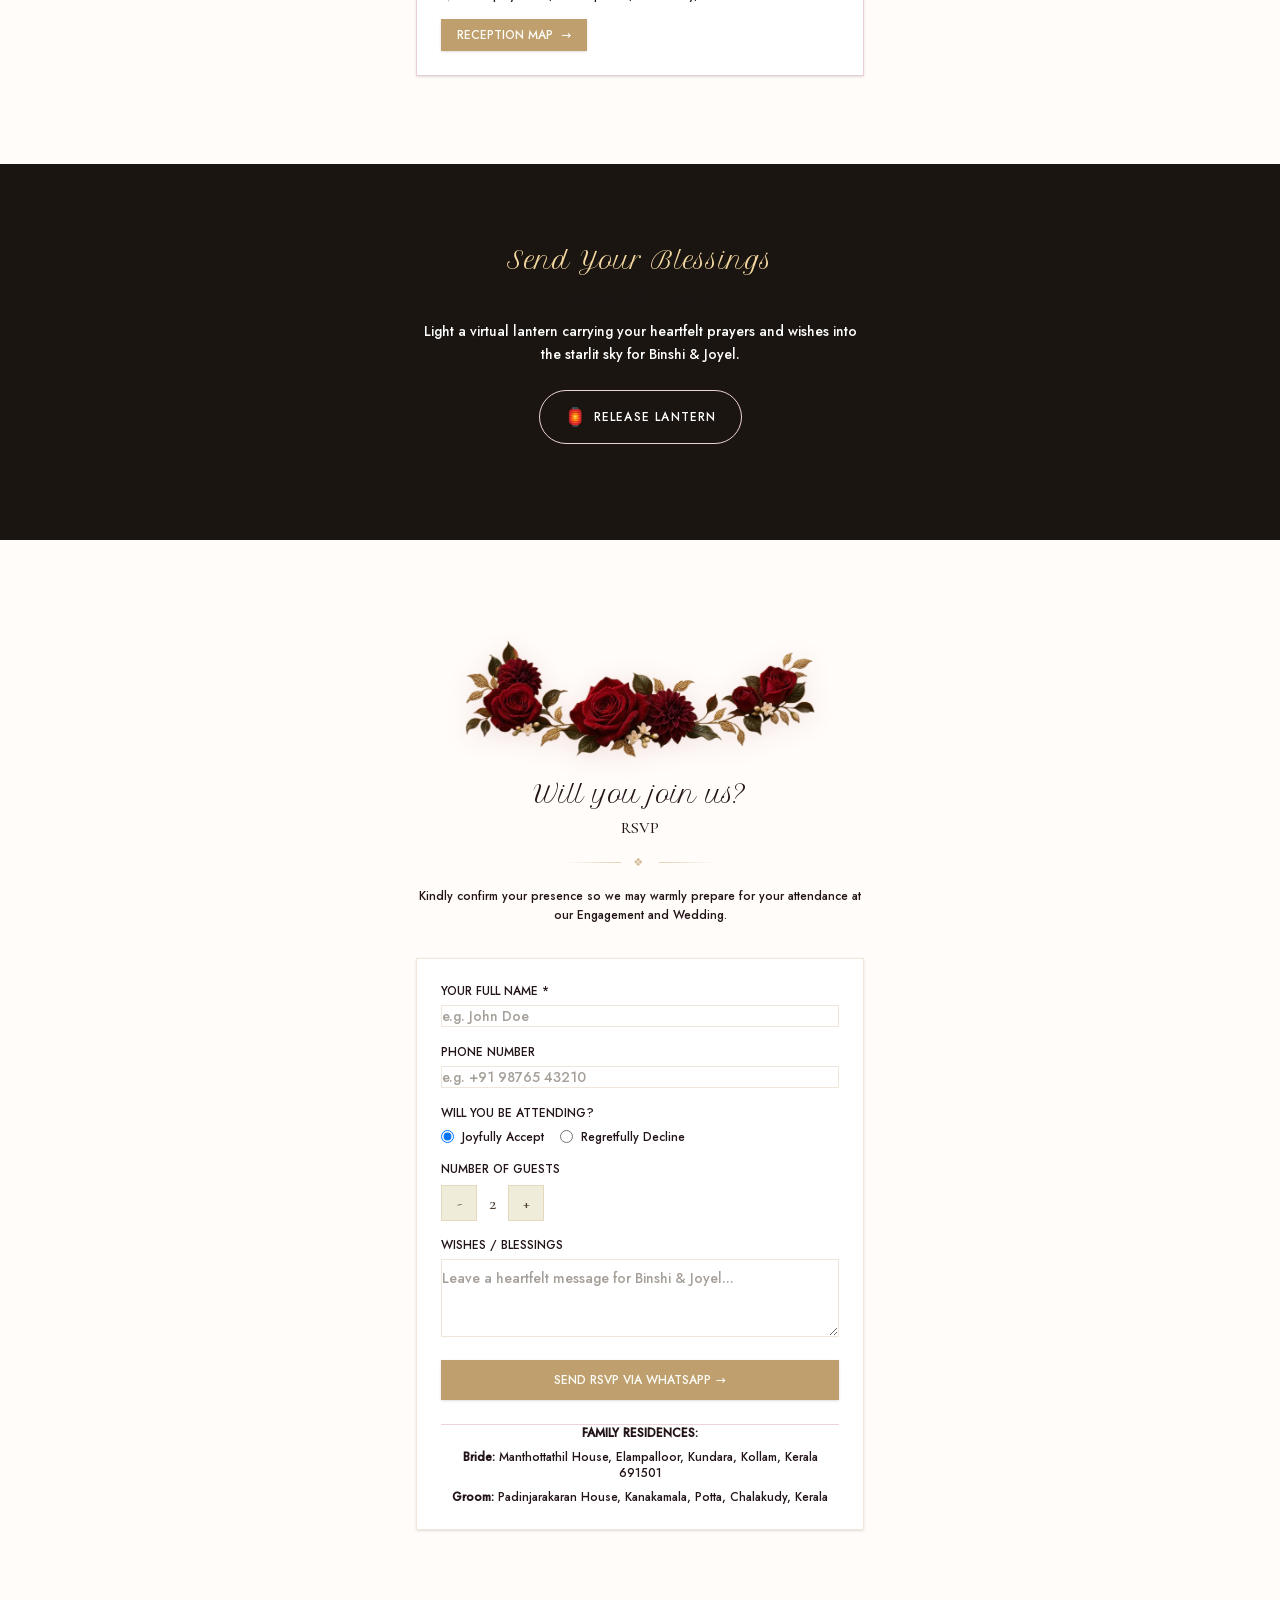
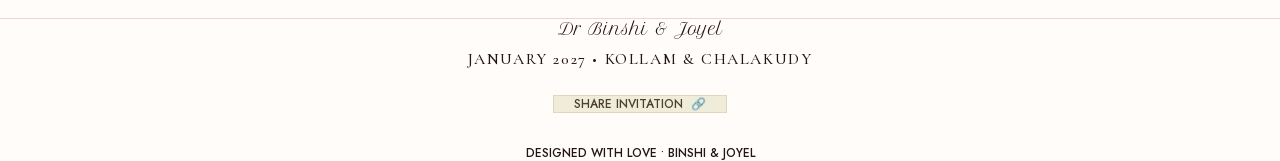
==== commit 3a1c8696: "Add og:url, twitter:url, and canonical link with absolute asset URLs" ====
--- a/index.html
+++ b/index.html
@@ -21,24 +21,29 @@
       content="Together with their families, Joyel Paul &amp; Dr. Binshi Biju invite you to celebrate their Engagement on 14 Jan 2027 (Kollam) and Holy Matrimony &amp; Wedding Reception on 18 Jan 2027 (Chalakudy)."
     />
     <meta property="og:type" content="website" />
+    <meta property="og:url" content="https://joyel-weds-binshi.inviteby.top/" />
     <meta property="og:locale" content="en_IN" />
-    <meta property="og:image" content="og-image.jpg" />
-    <meta property="og:image:secure_url" content="og-image.jpg" />
+    <meta property="og:image" content="https://joyel-weds-binshi.inviteby.top/og-image.jpg" />
+    <meta property="og:image:secure_url" content="https://joyel-weds-binshi.inviteby.top/og-image.jpg" />
     <meta property="og:image:type" content="image/jpeg" />
     <meta property="og:image:width" content="1200" />
     <meta property="og:image:height" content="630" />
     <meta property="og:image:alt" content="Joyel Paul Weds Dr. Binshi Biju Wedding &amp; Engagement Invitation" />
-    <meta property="og:logo" content="og-logo.png" />
+    <meta property="og:logo" content="https://joyel-weds-binshi.inviteby.top/og-logo.png" />
 
     <!-- Twitter / X Cards Metadata -->
     <meta name="twitter:card" content="summary_large_image" />
+    <meta name="twitter:url" content="https://joyel-weds-binshi.inviteby.top/" />
     <meta name="twitter:title" content="Joyel Paul Weds Dr. Binshi Biju — Wedding &amp; Engagement Invitation" />
     <meta
       name="twitter:description"
       content="14 Jan 2027 (Engagement at Kollam) • 18 Jan 2027 (Holy Matrimony &amp; Reception at Chalakudy)"
     />
-    <meta name="twitter:image" content="og-image.jpg" />
+    <meta name="twitter:image" content="https://joyel-weds-binshi.inviteby.top/og-image.jpg" />
     <meta name="twitter:image:alt" content="Joyel Paul Weds Dr. Binshi Biju Wedding &amp; Engagement Invitation" />
+
+    <!-- Canonical Link -->
+    <link rel="canonical" href="https://joyel-weds-binshi.inviteby.top/" />
 
     <!-- Favicon & Touch Icon Suite -->
     <link rel="icon" type="image/x-icon" href="favicon.ico" />
